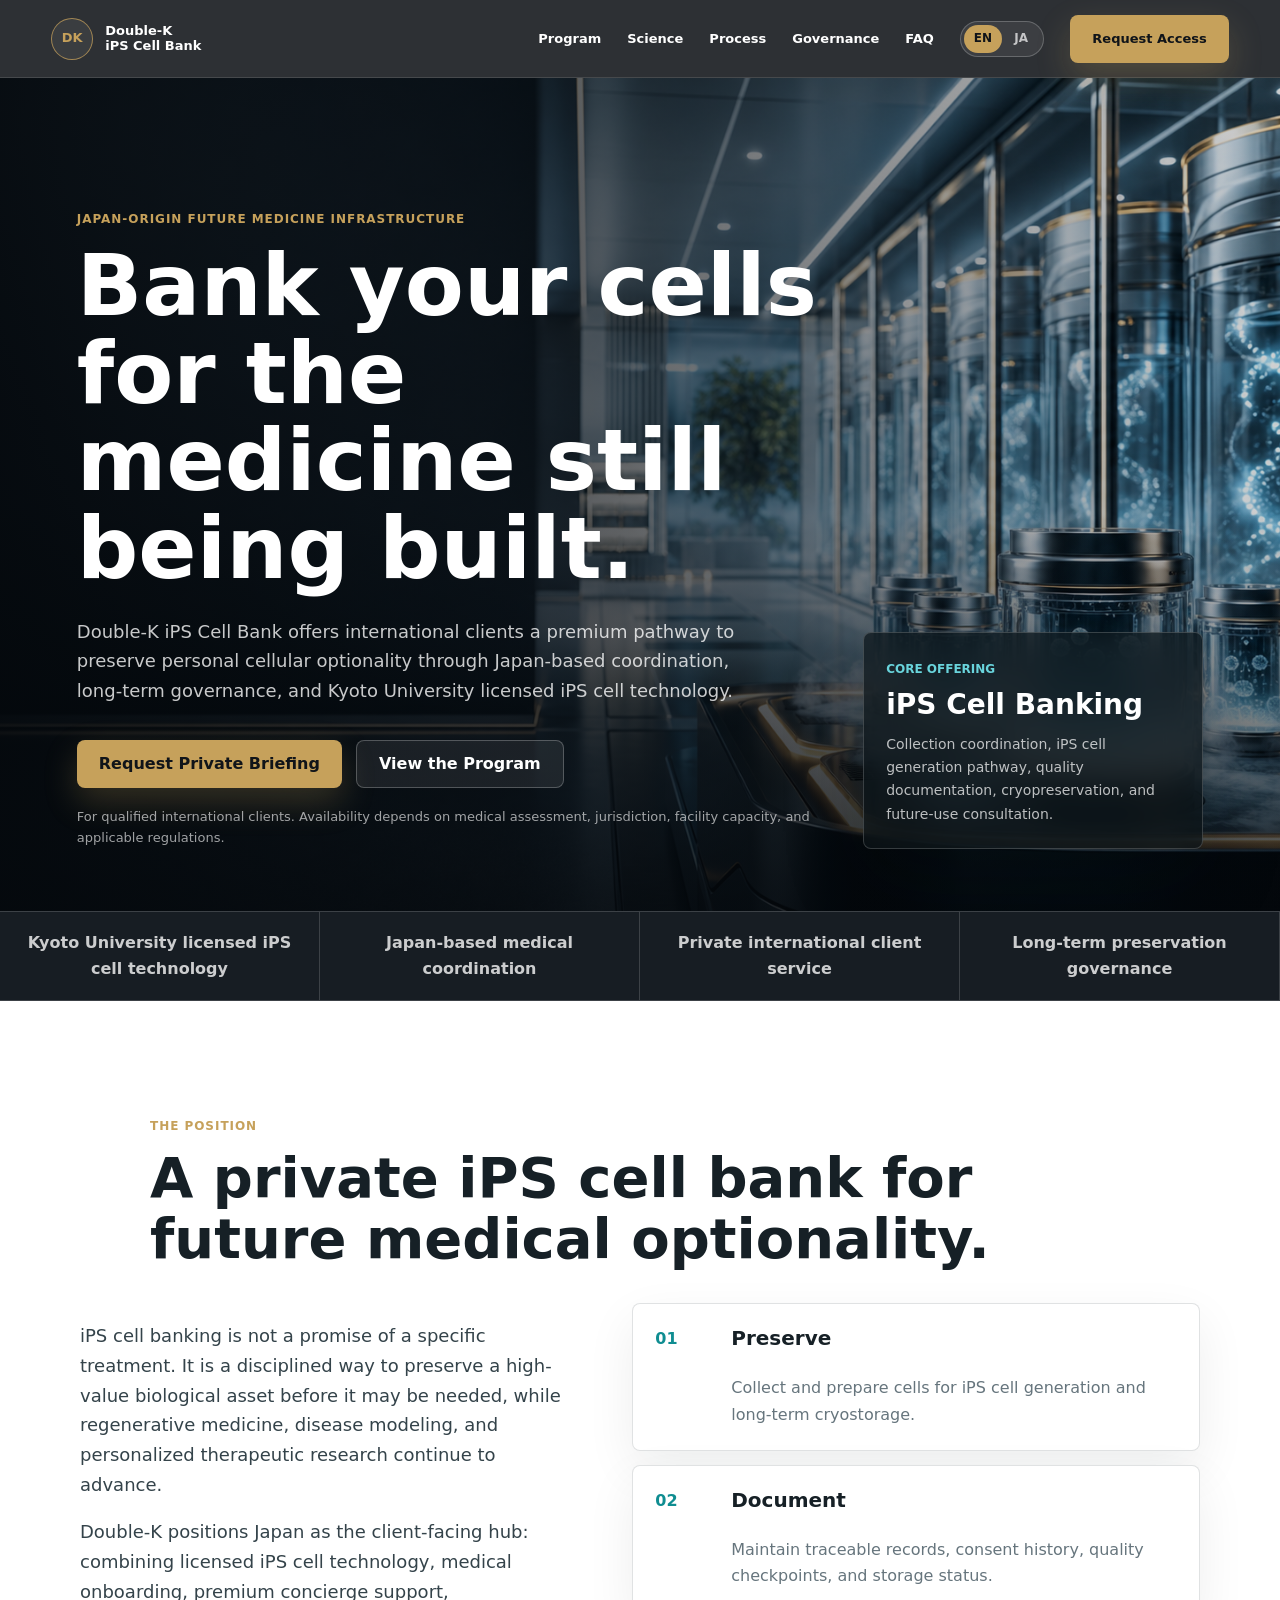
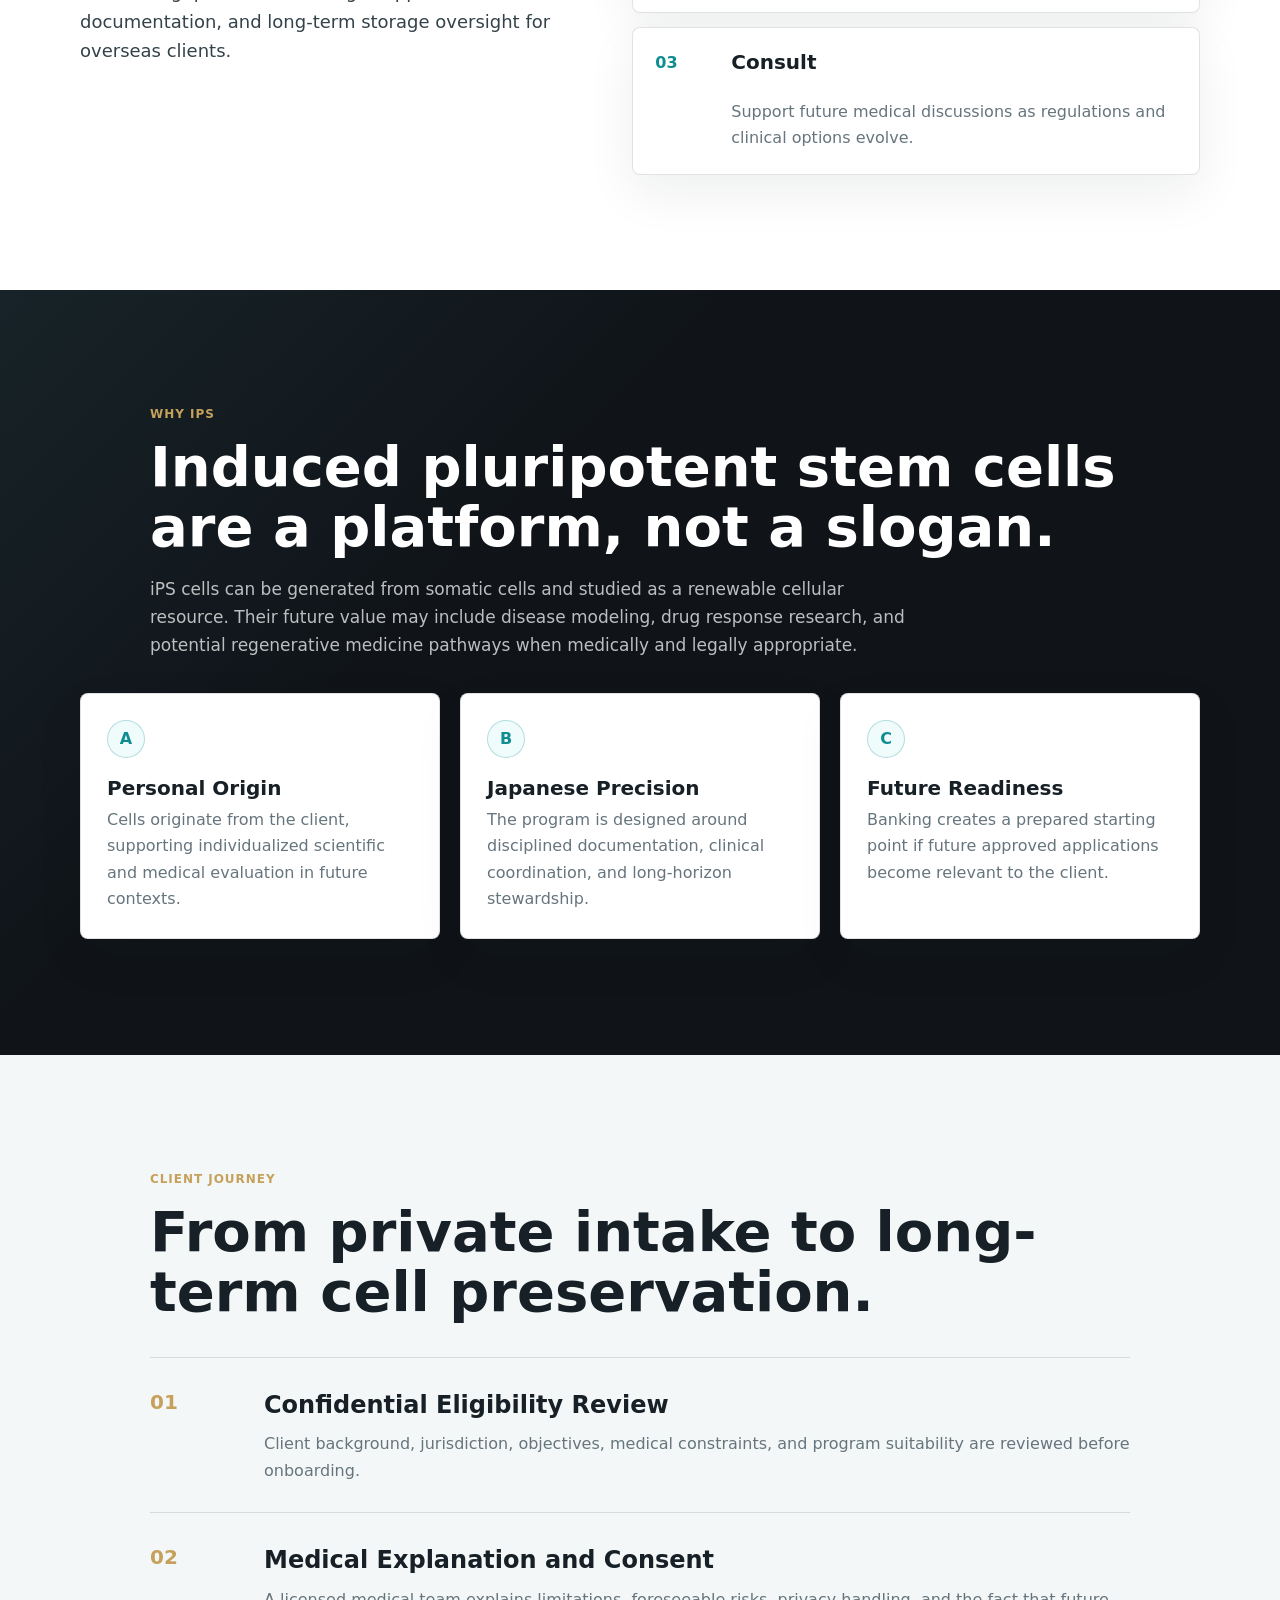
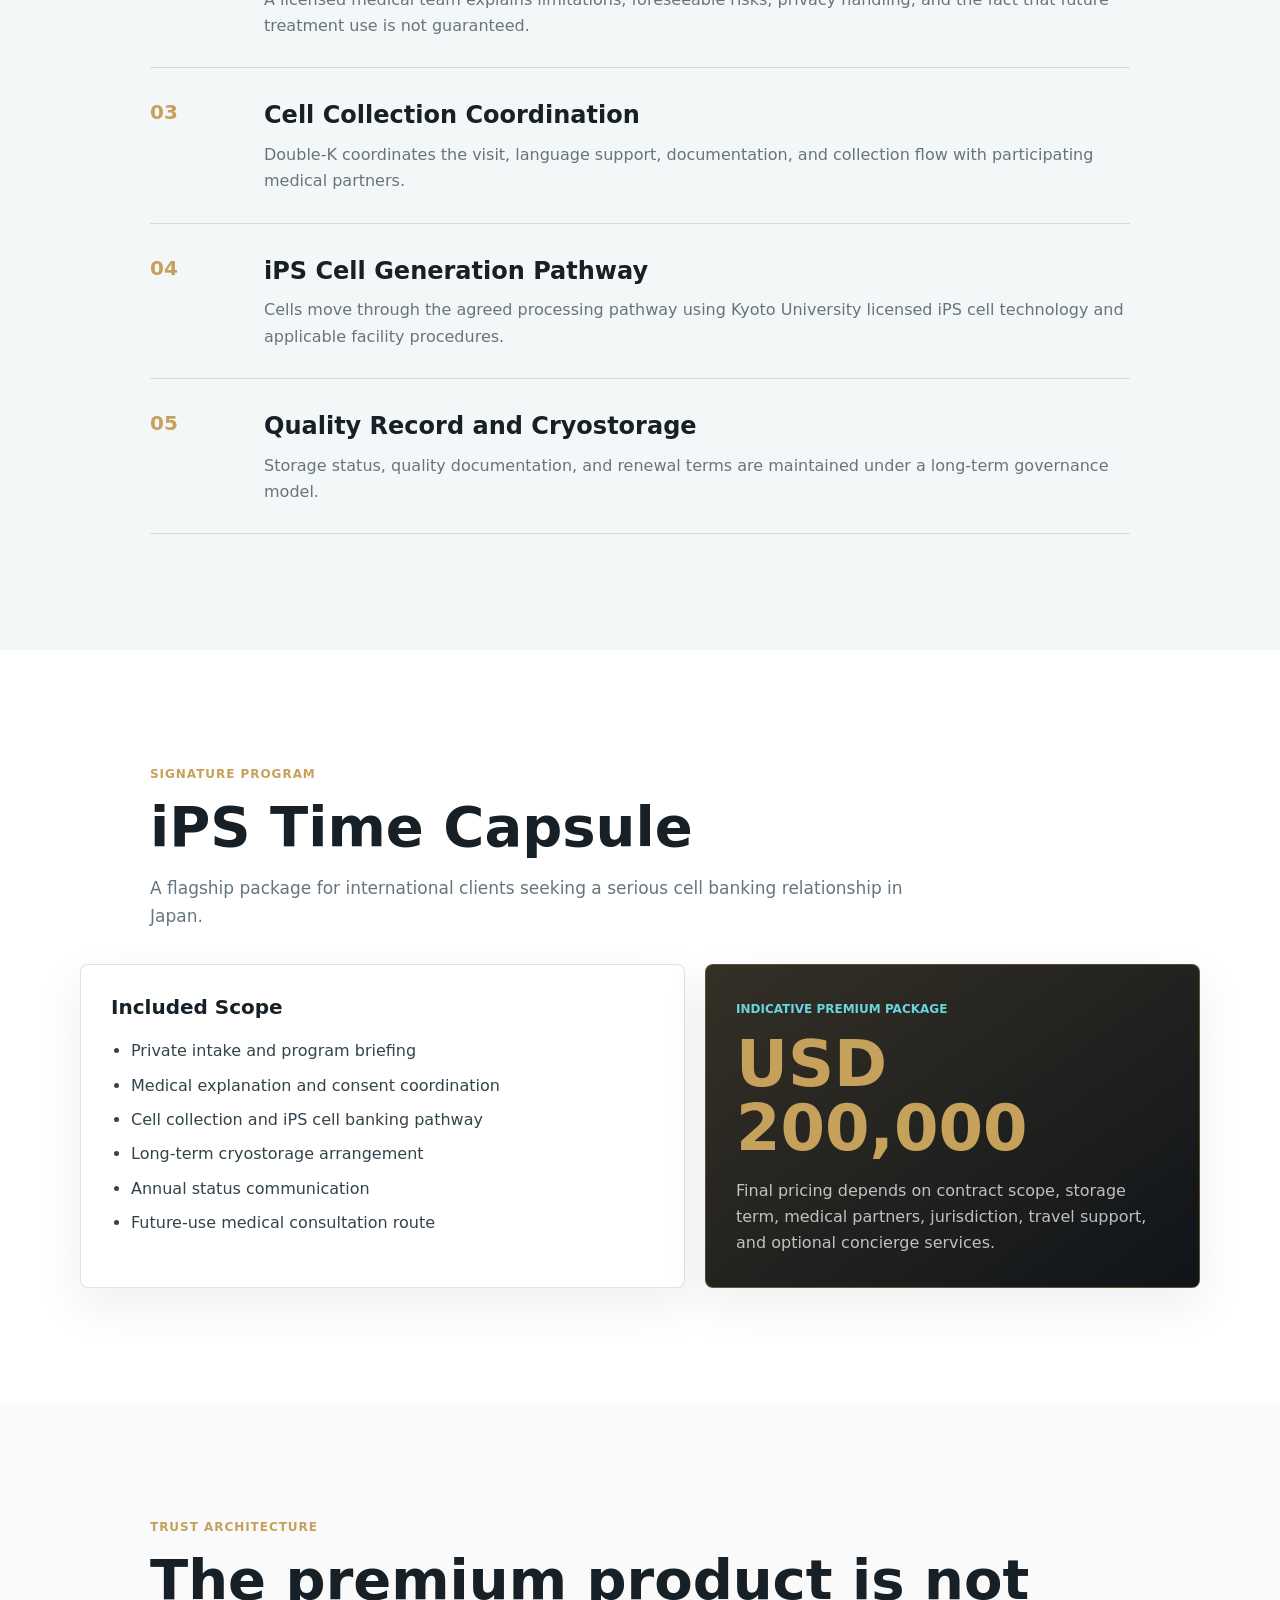
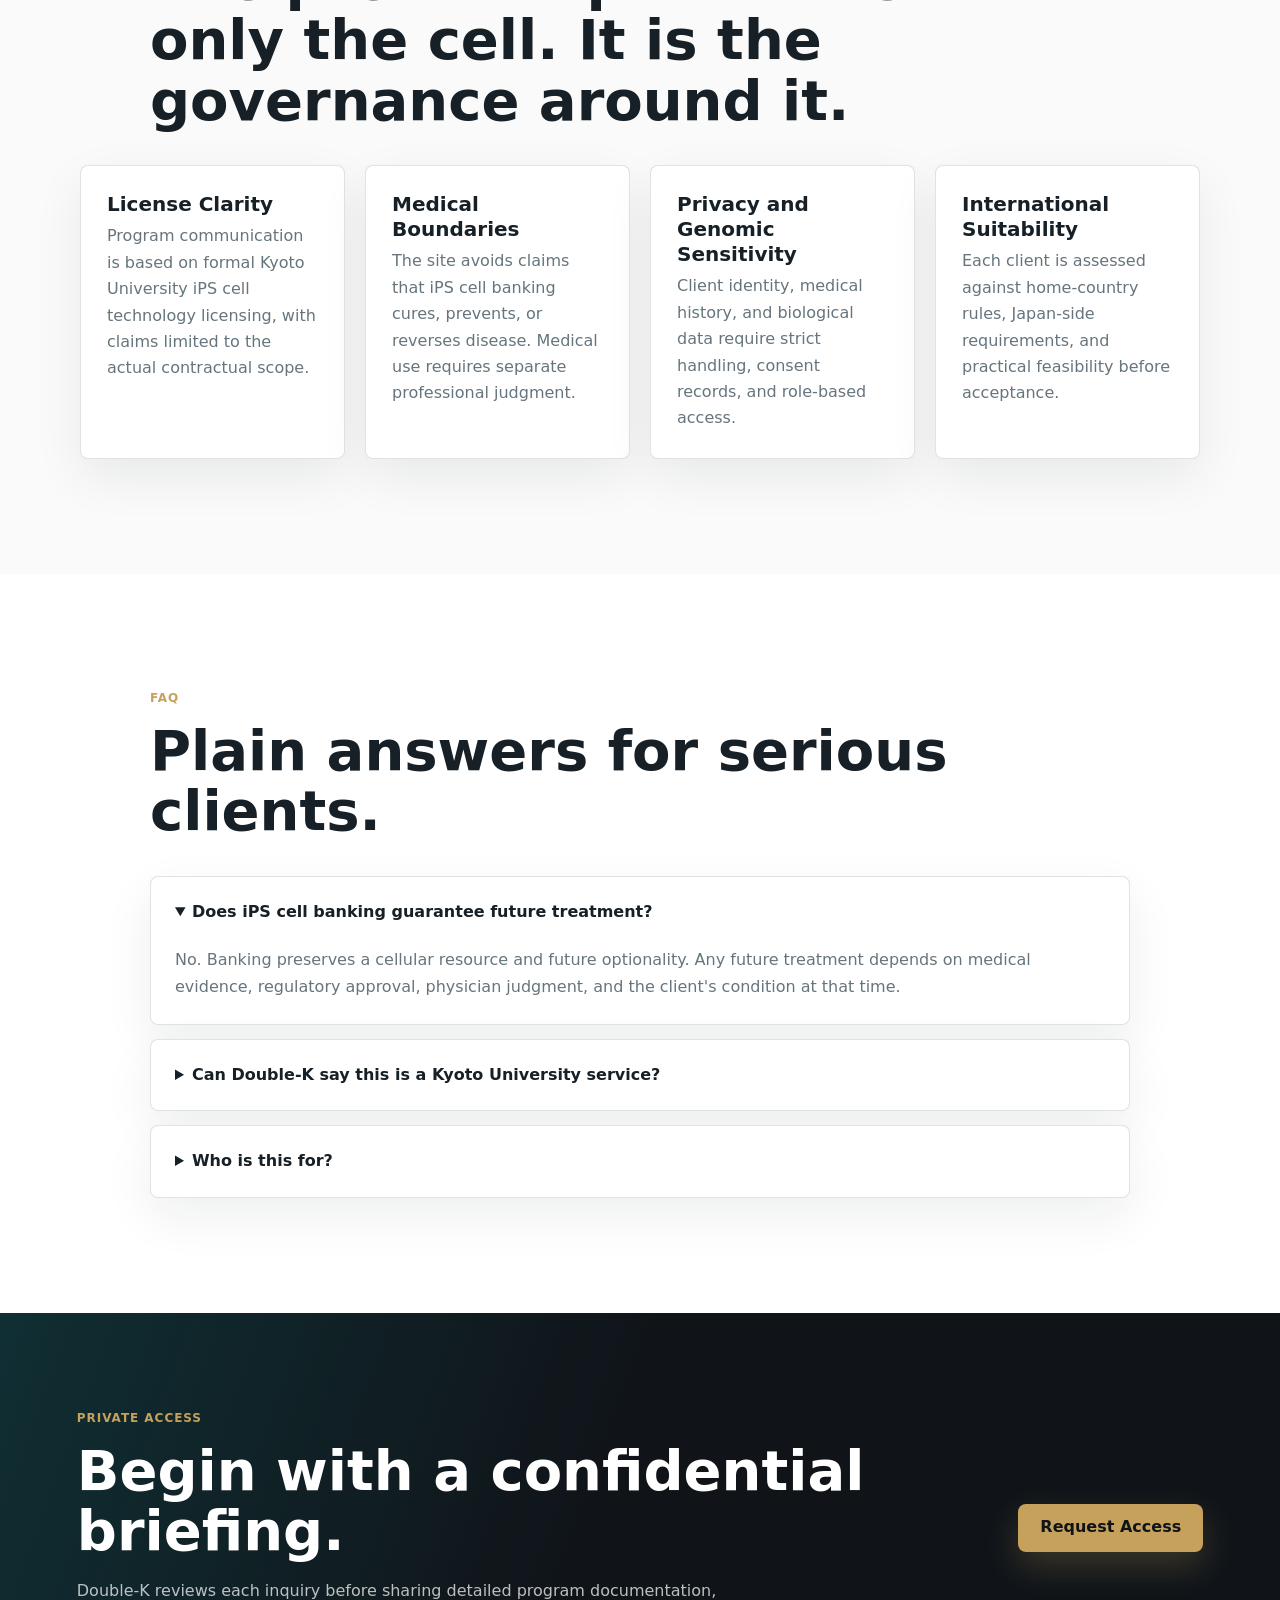
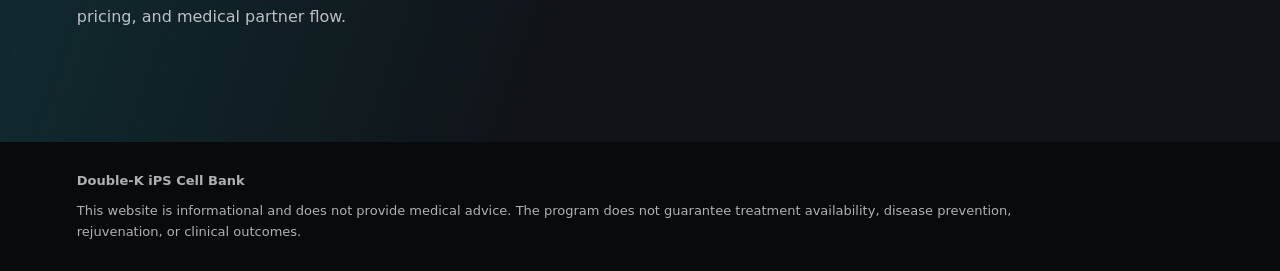
==== index.html @ 8fcce0d9 "Initial Double-K iPS Cell Bank site" ====
<!doctype html>
<html lang="en">
<head>
  <meta charset="utf-8">
  <meta name="viewport" content="width=device-width, initial-scale=1">
  <link rel="icon" type="image/svg+xml" href="assets/favicon.svg">
  <title>Double-K iPS Cell Bank | Private Cell Preservation in Japan</title>
  <meta name="description" content="Double-K iPS Cell Bank is a premium international cell banking program in Japan, built around Kyoto University licensed iPS cell technology, medical coordination, and long-term preservation governance.">
  <meta property="og:site_name" content="Double-K iPS Cell Bank">
  <meta property="og:title" content="Double-K iPS Cell Bank | Private Cell Preservation in Japan">
  <meta property="og:description" content="Preserve future medical optionality through a premium iPS cell banking program in Japan.">
  <meta property="og:type" content="website">
  <meta property="og:image" content="assets/ips-cell-bank-hero.png">
  <meta name="twitter:card" content="summary_large_image">
  <link rel="stylesheet" href="styles.css">
</head>
<body>
  <header class="site-header">
    <a class="brand" href="#top" aria-label="Double-K iPS Cell Bank home">
      <span class="brand-mark">DK</span>
      <span>Double-K<br>iPS Cell Bank</span>
    </a>
    <button class="menu-button" type="button" aria-expanded="false" aria-controls="site-nav" aria-label="Open navigation">
      <span></span><span></span><span></span>
    </button>
    <nav id="site-nav" class="site-nav">
      <a href="#program">Program</a>
      <a href="#science">Science</a>
      <a href="#process">Process</a>
      <a href="#governance">Governance</a>
      <a href="#faq">FAQ</a>
      <span class="lang-switch" aria-label="Language switcher">
        <a class="is-active" href="./" aria-current="page">EN</a>
        <a href="ja/">JA</a>
      </span>
      <a class="nav-cta" href="#contact">Request Access</a>
    </nav>
  </header>

  <main id="top">
    <section class="hero">
      <img class="hero-bg" src="assets/ips-cell-bank-hero.png" alt="Futuristic biomedical cryostorage environment">
      <div class="hero-shade"></div>
      <div class="hero-copy">
        <p class="eyebrow">Japan-Origin Future Medicine Infrastructure</p>
        <h1>Bank your cells for the medicine still being built.</h1>
        <p class="lead">Double-K iPS Cell Bank offers international clients a premium pathway to preserve personal cellular optionality through Japan-based coordination, long-term governance, and Kyoto University licensed iPS cell technology.</p>
        <div class="hero-actions">
          <a class="button primary" href="#contact">Request Private Briefing</a>
          <a class="button secondary" href="#process">View the Program</a>
        </div>
        <p class="hero-note">For qualified international clients. Availability depends on medical assessment, jurisdiction, facility capacity, and applicable regulations.</p>
      </div>
      <div class="hero-panel" aria-label="Program highlights">
        <span class="panel-kicker">Core Offering</span>
        <strong>iPS Cell Banking</strong>
        <p>Collection coordination, iPS cell generation pathway, quality documentation, cryopreservation, and future-use consultation.</p>
      </div>
    </section>

    <section class="proof-band">
      <p>Kyoto University licensed iPS cell technology</p>
      <p>Japan-based medical coordination</p>
      <p>Private international client service</p>
      <p>Long-term preservation governance</p>
    </section>

    <section id="program" class="section split-section">
      <div class="section-heading">
        <p class="eyebrow">The Position</p>
        <h2>A private iPS cell bank for future medical optionality.</h2>
      </div>
      <div class="split-grid">
        <div>
          <p>iPS cell banking is not a promise of a specific treatment. It is a disciplined way to preserve a high-value biological asset before it may be needed, while regenerative medicine, disease modeling, and personalized therapeutic research continue to advance.</p>
          <p>Double-K positions Japan as the client-facing hub: combining licensed iPS cell technology, medical onboarding, premium concierge support, documentation, and long-term storage oversight for overseas clients.</p>
        </div>
        <div class="signal-list">
          <article><span>01</span><h3>Preserve</h3><p>Collect and prepare cells for iPS cell generation and long-term cryostorage.</p></article>
          <article><span>02</span><h3>Document</h3><p>Maintain traceable records, consent history, quality checkpoints, and storage status.</p></article>
          <article><span>03</span><h3>Consult</h3><p>Support future medical discussions as regulations and clinical options evolve.</p></article>
        </div>
      </div>
    </section>

    <section id="science" class="section dark-section">
      <div class="section-heading">
        <p class="eyebrow">Why iPS</p>
        <h2>Induced pluripotent stem cells are a platform, not a slogan.</h2>
        <p>iPS cells can be generated from somatic cells and studied as a renewable cellular resource. Their future value may include disease modeling, drug response research, and potential regenerative medicine pathways when medically and legally appropriate.</p>
      </div>
      <div class="feature-grid">
        <article><span class="icon">A</span><h3>Personal Origin</h3><p>Cells originate from the client, supporting individualized scientific and medical evaluation in future contexts.</p></article>
        <article><span class="icon">B</span><h3>Japanese Precision</h3><p>The program is designed around disciplined documentation, clinical coordination, and long-horizon stewardship.</p></article>
        <article><span class="icon">C</span><h3>Future Readiness</h3><p>Banking creates a prepared starting point if future approved applications become relevant to the client.</p></article>
      </div>
    </section>

    <section id="process" class="section process-section">
      <div class="section-heading">
        <p class="eyebrow">Client Journey</p>
        <h2>From private intake to long-term cell preservation.</h2>
      </div>
      <ol class="process-list">
        <li><span>01</span><div><h3>Confidential Eligibility Review</h3><p>Client background, jurisdiction, objectives, medical constraints, and program suitability are reviewed before onboarding.</p></div></li>
        <li><span>02</span><div><h3>Medical Explanation and Consent</h3><p>A licensed medical team explains limitations, foreseeable risks, privacy handling, and the fact that future treatment use is not guaranteed.</p></div></li>
        <li><span>03</span><div><h3>Cell Collection Coordination</h3><p>Double-K coordinates the visit, language support, documentation, and collection flow with participating medical partners.</p></div></li>
        <li><span>04</span><div><h3>iPS Cell Generation Pathway</h3><p>Cells move through the agreed processing pathway using Kyoto University licensed iPS cell technology and applicable facility procedures.</p></div></li>
        <li><span>05</span><div><h3>Quality Record and Cryostorage</h3><p>Storage status, quality documentation, and renewal terms are maintained under a long-term governance model.</p></div></li>
      </ol>
    </section>

    <section class="section package-section">
      <div class="section-heading">
        <p class="eyebrow">Signature Program</p>
        <h2>iPS Time Capsule</h2>
        <p>A flagship package for international clients seeking a serious cell banking relationship in Japan.</p>
      </div>
      <div class="package-grid">
        <article>
          <h3>Included Scope</h3>
          <ul>
            <li>Private intake and program briefing</li>
            <li>Medical explanation and consent coordination</li>
            <li>Cell collection and iPS cell banking pathway</li>
            <li>Long-term cryostorage arrangement</li>
            <li>Annual status communication</li>
            <li>Future-use medical consultation route</li>
          </ul>
        </article>
        <article class="price-card">
          <span>Indicative Premium Package</span>
          <strong>USD 200,000</strong>
          <p>Final pricing depends on contract scope, storage term, medical partners, jurisdiction, travel support, and optional concierge services.</p>
        </article>
      </div>
    </section>

    <section id="governance" class="section governance-section">
      <div class="section-heading">
        <p class="eyebrow">Trust Architecture</p>
        <h2>The premium product is not only the cell. It is the governance around it.</h2>
      </div>
      <div class="governance-grid">
        <article><h3>License Clarity</h3><p>Program communication is based on formal Kyoto University iPS cell technology licensing, with claims limited to the actual contractual scope.</p></article>
        <article><h3>Medical Boundaries</h3><p>The site avoids claims that iPS cell banking cures, prevents, or reverses disease. Medical use requires separate professional judgment.</p></article>
        <article><h3>Privacy and Genomic Sensitivity</h3><p>Client identity, medical history, and biological data require strict handling, consent records, and role-based access.</p></article>
        <article><h3>International Suitability</h3><p>Each client is assessed against home-country rules, Japan-side requirements, and practical feasibility before acceptance.</p></article>
      </div>
    </section>

    <section id="faq" class="section faq-section">
      <div class="section-heading">
        <p class="eyebrow">FAQ</p>
        <h2>Plain answers for serious clients.</h2>
      </div>
      <div class="faq-list">
        <details open><summary>Does iPS cell banking guarantee future treatment?</summary><p>No. Banking preserves a cellular resource and future optionality. Any future treatment depends on medical evidence, regulatory approval, physician judgment, and the client's condition at that time.</p></details>
        <details><summary>Can Double-K say this is a Kyoto University service?</summary><p>No. The proper expression is that the program uses Kyoto University licensed iPS cell technology, within the scope of the license agreement. It should not imply endorsement unless separately authorized.</p></details>
        <details><summary>Who is this for?</summary><p>International clients who want a long-term, professionally governed cell banking relationship in Japan and who understand that the service is about preparedness, not guaranteed intervention.</p></details>
      </div>
    </section>

    <section id="contact" class="cta-section">
      <div>
        <p class="eyebrow">Private Access</p>
        <h2>Begin with a confidential briefing.</h2>
        <p>Double-K reviews each inquiry before sharing detailed program documentation, pricing, and medical partner flow.</p>
      </div>
      <a class="button primary" href="mailto:info@example.com?subject=Double-K%20iPS%20Cell%20Bank%20Private%20Briefing">Request Access</a>
    </section>
  </main>

  <footer class="site-footer">
    <p><strong>Double-K iPS Cell Bank</strong></p>
    <p>This website is informational and does not provide medical advice. The program does not guarantee treatment availability, disease prevention, rejuvenation, or clinical outcomes.</p>
  </footer>

  <script src="script.js"></script>
</body>
</html>
---- styles.css ----
:root {
  --graphite: #101419;
  --graphite-2: #171d23;
  --ink: #162026;
  --muted: #66757d;
  --mist: #f4f7f7;
  --white: #ffffff;
  --cyan: #69d4dc;
  --teal: #0f8d91;
  --gold: #c6a15b;
  --line: rgba(20, 32, 38, .13);
  --dark-line: rgba(255, 255, 255, .16);
  --shadow: 0 28px 80px rgba(3, 12, 18, .22);
}

* { box-sizing: border-box; }

html {
  scroll-behavior: smooth;
  scroll-padding-top: 88px;
}

body {
  margin: 0;
  color: var(--ink);
  background: var(--white);
  font-family: Inter, ui-sans-serif, system-ui, -apple-system, BlinkMacSystemFont, "Segoe UI", sans-serif;
  line-height: 1.65;
}

a {
  color: inherit;
  text-decoration: none;
}

img {
  display: block;
  max-width: 100%;
}

.site-header {
  position: sticky;
  top: 0;
  z-index: 20;
  display: flex;
  align-items: center;
  justify-content: space-between;
  min-height: 78px;
  padding: 14px clamp(18px, 4vw, 58px);
  color: var(--white);
  background: rgba(16, 20, 25, .88);
  border-bottom: 1px solid rgba(255, 255, 255, .12);
  backdrop-filter: blur(18px);
}

.brand {
  display: inline-flex;
  align-items: center;
  gap: 12px;
  font-size: 13px;
  font-weight: 800;
  line-height: 1.1;
}

.brand-mark {
  display: grid;
  place-items: center;
  width: 42px;
  height: 42px;
  border: 1px solid rgba(198, 161, 91, .75);
  border-radius: 50%;
  color: var(--gold);
  background: rgba(255, 255, 255, .06);
  font-size: 13px;
}

.site-nav {
  display: flex;
  align-items: center;
  gap: 26px;
  font-size: 13px;
  font-weight: 700;
}

.lang-switch {
  display: inline-grid;
  grid-template-columns: repeat(2, 1fr);
  min-width: 78px;
  padding: 3px;
  border: 1px solid rgba(255, 255, 255, .22);
  border-radius: 999px;
  background: rgba(255, 255, 255, .07);
}

.lang-switch a {
  display: grid;
  place-items: center;
  min-height: 28px;
  padding: 0 10px;
  border-radius: 999px;
  color: rgba(255, 255, 255, .7);
  font-size: 12px;
  font-weight: 900;
}

.lang-switch a.is-active {
  color: var(--graphite);
  background: var(--gold);
}

.nav-cta,
.button {
  display: inline-flex;
  align-items: center;
  justify-content: center;
  min-height: 48px;
  padding: 0 22px;
  border-radius: 8px;
  font-weight: 800;
  white-space: nowrap;
}

.nav-cta,
.button.primary {
  color: var(--graphite);
  background: var(--gold);
  box-shadow: 0 14px 34px rgba(198, 161, 91, .24);
}

.button.secondary {
  color: var(--white);
  background: rgba(255, 255, 255, .08);
  border: 1px solid rgba(255, 255, 255, .24);
}

.menu-button {
  display: none;
  width: 44px;
  height: 44px;
  padding: 10px;
  border: 0;
  background: transparent;
}

.menu-button span {
  display: block;
  height: 2px;
  margin: 6px 0;
  background: var(--white);
}

.hero {
  position: relative;
  min-height: calc(100vh - 78px);
  overflow: hidden;
  display: grid;
  align-items: end;
  padding: clamp(80px, 11vw, 132px) clamp(20px, 6vw, 88px) clamp(32px, 5vw, 62px);
  color: var(--white);
  background: var(--graphite);
}

.hero-bg,
.hero-shade {
  position: absolute;
  inset: 0;
}

.hero-bg {
  width: 100%;
  height: 100%;
  object-fit: cover;
}

.hero-shade {
  background:
    linear-gradient(90deg, rgba(4, 8, 12, .92) 0%, rgba(4, 8, 12, .68) 42%, rgba(4, 8, 12, .18) 100%),
    linear-gradient(0deg, rgba(4, 8, 12, .74), transparent 48%);
}

.hero-copy {
  position: relative;
  z-index: 1;
  max-width: 780px;
}

.eyebrow {
  margin: 0 0 12px;
  color: var(--gold);
  font-size: 12px;
  font-weight: 900;
  letter-spacing: .08em;
  text-transform: uppercase;
}

.hero h1 {
  margin: 0;
  max-width: 820px;
  font-size: clamp(44px, 7vw, 86px);
  line-height: 1.02;
}

.lead {
  max-width: 660px;
  margin: 24px 0 0;
  color: rgba(255, 255, 255, .78);
  font-size: 18px;
}

.hero-actions {
  display: flex;
  flex-wrap: wrap;
  gap: 14px;
  margin-top: 34px;
}

.hero-note {
  max-width: 760px;
  margin: 18px 0 0;
  color: rgba(255, 255, 255, .62);
  font-size: 13px;
}

.hero-panel {
  position: absolute;
  right: clamp(20px, 6vw, 88px);
  bottom: clamp(28px, 5vw, 62px);
  z-index: 2;
  width: min(340px, calc(100vw - 40px));
  padding: 22px;
  border: 1px solid rgba(255, 255, 255, .18);
  border-radius: 8px;
  background: rgba(10, 18, 23, .68);
  box-shadow: var(--shadow);
  backdrop-filter: blur(18px);
}

.panel-kicker {
  color: var(--cyan);
  font-size: 12px;
  font-weight: 900;
  text-transform: uppercase;
}

.hero-panel strong {
  display: block;
  margin-top: 8px;
  font-size: 28px;
  line-height: 1.15;
}

.hero-panel p {
  margin: 12px 0 0;
  color: rgba(255, 255, 255, .72);
  font-size: 14px;
}

.proof-band {
  display: grid;
  grid-template-columns: repeat(4, 1fr);
  color: var(--white);
  background: var(--graphite-2);
  border-top: 1px solid var(--dark-line);
  border-bottom: 1px solid var(--dark-line);
}

.proof-band p {
  margin: 0;
  min-height: 86px;
  display: grid;
  place-items: center;
  padding: 18px;
  border-right: 1px solid var(--dark-line);
  color: rgba(255, 255, 255, .78);
  text-align: center;
  font-weight: 800;
}

.section {
  padding: clamp(70px, 9vw, 120px) clamp(20px, 6vw, 88px);
}

.section-heading {
  max-width: 980px;
  margin: 0 auto 34px;
}

.section-heading h2,
.cta-section h2 {
  margin: 0;
  font-size: clamp(30px, 4.6vw, 56px);
  line-height: 1.08;
}

.section-heading p:not(.eyebrow) {
  max-width: 760px;
  color: var(--muted);
  font-size: 17px;
}

.split-grid {
  display: grid;
  grid-template-columns: minmax(0, .86fr) minmax(360px, 1fr);
  gap: clamp(28px, 5vw, 72px);
  max-width: 1120px;
  margin: 0 auto;
  align-items: start;
}

.split-grid > div:first-child {
  color: #34434a;
  font-size: 18px;
}

.signal-list {
  display: grid;
  gap: 14px;
}

.signal-list article,
.feature-grid article,
.package-grid article,
.governance-grid article,
.faq-list details {
  border: 1px solid var(--line);
  border-radius: 8px;
  background: var(--white);
  box-shadow: 0 18px 50px rgba(8, 24, 32, .07);
}

.signal-list article {
  display: grid;
  grid-template-columns: 58px 1fr;
  gap: 18px;
  padding: 22px;
}

.signal-list span,
.feature-grid .icon {
  color: var(--teal);
  font-weight: 900;
}

.signal-list h3,
.feature-grid h3,
.package-grid h3,
.governance-grid h3 {
  margin: 0 0 6px;
  font-size: 20px;
  line-height: 1.25;
}

.signal-list p,
.feature-grid p,
.package-grid p,
.governance-grid p,
.faq-list p {
  margin: 0;
  color: var(--muted);
}

.signal-list p { grid-column: 2; }

.dark-section {
  color: var(--white);
  background:
    linear-gradient(135deg, rgba(105, 212, 220, .08), transparent 36%),
    var(--graphite);
}

.dark-section .section-heading p:not(.eyebrow) {
  color: rgba(255, 255, 255, .72);
}

.feature-grid,
.governance-grid {
  display: grid;
  grid-template-columns: repeat(3, 1fr);
  gap: 20px;
  max-width: 1120px;
  margin: 0 auto;
}

.feature-grid article {
  padding: 26px;
  color: var(--ink);
}

.feature-grid .icon {
  display: inline-grid;
  place-items: center;
  width: 38px;
  height: 38px;
  margin-bottom: 18px;
  border: 1px solid rgba(15, 141, 145, .28);
  border-radius: 50%;
  background: rgba(105, 212, 220, .1);
}

.process-section { background: var(--mist); }

.process-list {
  max-width: 980px;
  margin: 0 auto;
  padding: 0;
  list-style: none;
  border-top: 1px solid var(--line);
}

.process-list li {
  display: grid;
  grid-template-columns: 90px 1fr;
  gap: 24px;
  padding: 28px 0;
  border-bottom: 1px solid var(--line);
}

.process-list span {
  color: var(--gold);
  font-weight: 900;
  font-size: 20px;
}

.process-list h3 {
  margin: 0 0 6px;
  font-size: 24px;
}

.process-list p {
  margin: 0;
  color: var(--muted);
}

.package-grid {
  display: grid;
  grid-template-columns: 1.1fr .9fr;
  gap: 20px;
  max-width: 1120px;
  margin: 0 auto;
}

.package-grid article { padding: 30px; }

.package-grid ul {
  margin: 18px 0 0;
  padding-left: 20px;
  color: #33434a;
}

.package-grid li + li { margin-top: 8px; }

.price-card {
  color: var(--white);
  background:
    linear-gradient(145deg, rgba(198, 161, 91, .2), transparent),
    var(--graphite) !important;
  border-color: rgba(198, 161, 91, .36) !important;
}

.price-card span {
  color: var(--cyan);
  font-size: 12px;
  font-weight: 900;
  text-transform: uppercase;
}

.price-card strong {
  display: block;
  margin: 10px 0 18px;
  color: var(--gold);
  font-size: clamp(42px, 5vw, 64px);
  line-height: 1;
}

.price-card p { color: rgba(255, 255, 255, .72); }

.governance-section { background: #f9faf9; }

.governance-grid {
  grid-template-columns: repeat(4, 1fr);
}

.governance-grid article { padding: 26px; }

.faq-list {
  max-width: 980px;
  margin: 0 auto;
  display: grid;
  gap: 14px;
}

.faq-list details { padding: 0; }

.faq-list summary {
  cursor: pointer;
  padding: 22px 24px;
  font-weight: 900;
}

.faq-list p { padding: 0 24px 24px; }

.cta-section {
  display: flex;
  align-items: center;
  justify-content: space-between;
  gap: 28px;
  padding: clamp(64px, 8vw, 96px) clamp(20px, 6vw, 88px);
  color: var(--white);
  background:
    linear-gradient(110deg, rgba(15, 141, 145, .22), transparent 46%),
    var(--graphite);
}

.cta-section p:not(.eyebrow) {
  max-width: 680px;
  color: rgba(255, 255, 255, .72);
}

.site-footer {
  padding: 28px clamp(20px, 6vw, 88px);
  color: rgba(255, 255, 255, .68);
  background: #080b0e;
  font-size: 13px;
}

.site-footer p {
  max-width: 980px;
  margin: 0;
}

.site-footer p + p { margin-top: 8px; }

@media (max-width: 980px) {
  .site-nav {
    position: fixed;
    inset: 78px 0 auto 0;
    display: none;
    flex-direction: column;
    align-items: stretch;
    gap: 0;
    padding: 14px 20px 24px;
    background: rgba(16, 20, 25, .98);
  }

  .site-nav.is-open { display: flex; }

  .site-nav a {
    padding: 14px 0;
    border-bottom: 1px solid rgba(255, 255, 255, .1);
  }

  .site-nav .lang-switch {
    width: 112px;
    margin: 14px 0;
  }

  .site-nav .lang-switch a {
    padding: 0 12px;
    border-bottom: 0;
  }

  .menu-button { display: block; }

  .hero {
    min-height: 840px;
    align-items: start;
  }

  .hero-panel {
    left: 20px;
    right: 20px;
    bottom: 28px;
  }

  .proof-band,
  .feature-grid,
  .governance-grid,
  .package-grid,
  .split-grid {
    grid-template-columns: 1fr;
  }

  .proof-band p {
    min-height: 64px;
    border-right: 0;
    border-bottom: 1px solid var(--dark-line);
  }

  .cta-section {
    align-items: flex-start;
    flex-direction: column;
  }
}

@media (max-width: 640px) {
  .brand { font-size: 12px; }

  .hero {
    min-height: 780px;
    padding-top: 66px;
  }

  .hero h1 { font-size: 42px; }

  .lead { font-size: 16px; }

  .hero-actions,
  .button {
    width: 100%;
  }

  .process-list li,
  .signal-list article {
    grid-template-columns: 1fr;
    gap: 8px;
  }

  .signal-list p { grid-column: auto; }

  .section {
    padding-left: 18px;
    padding-right: 18px;
  }
}
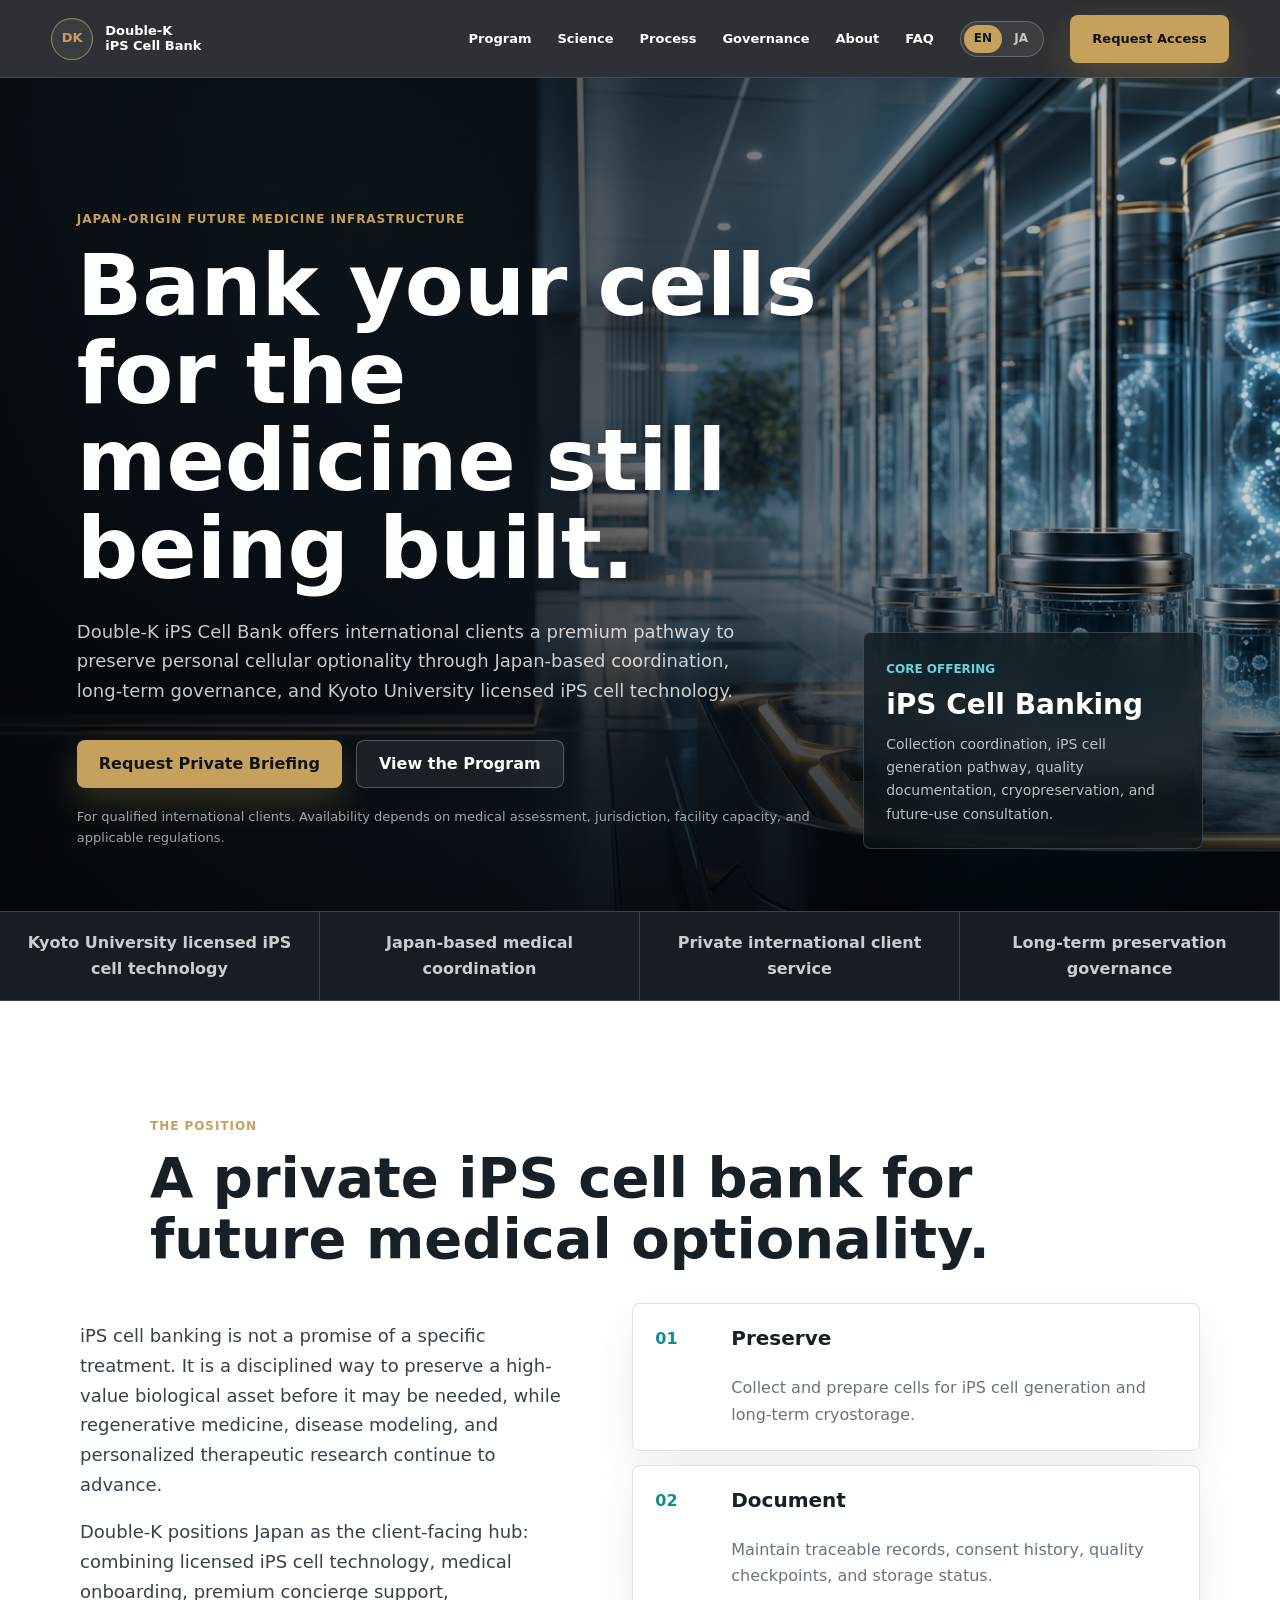
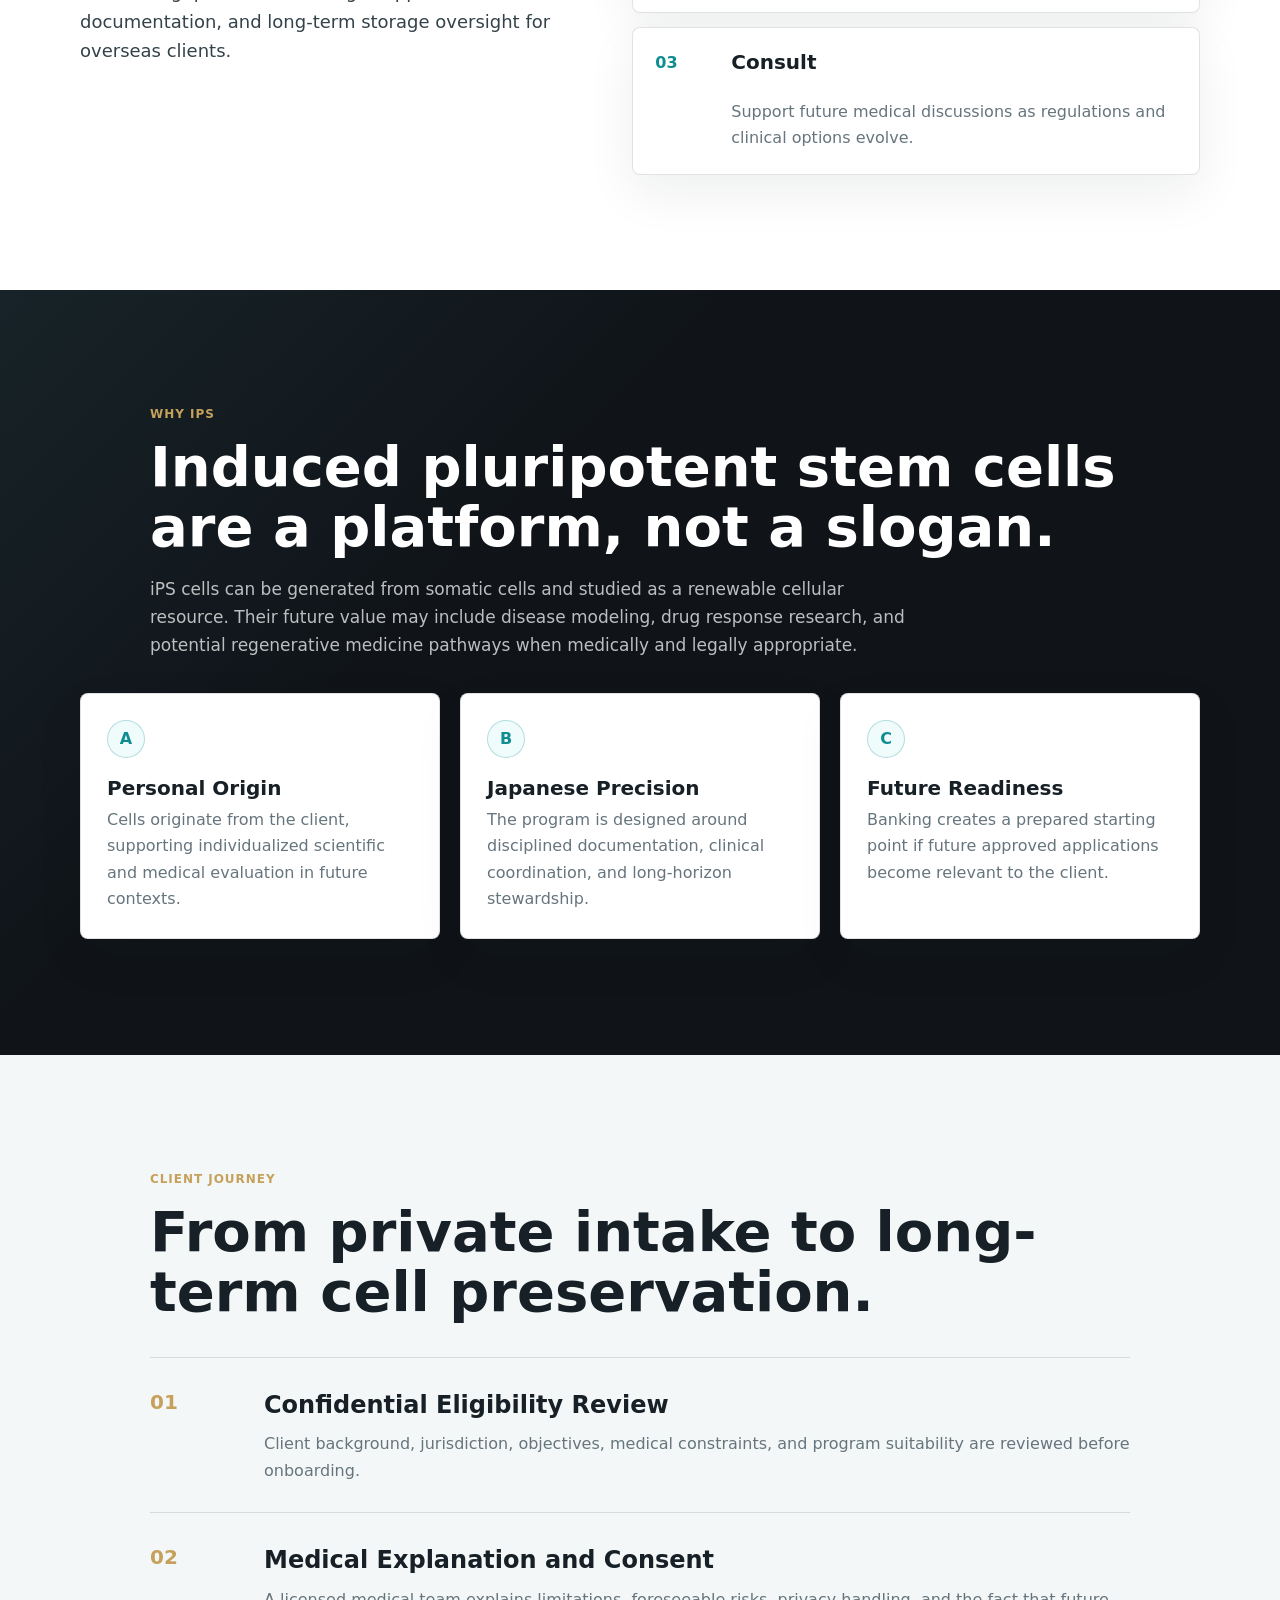
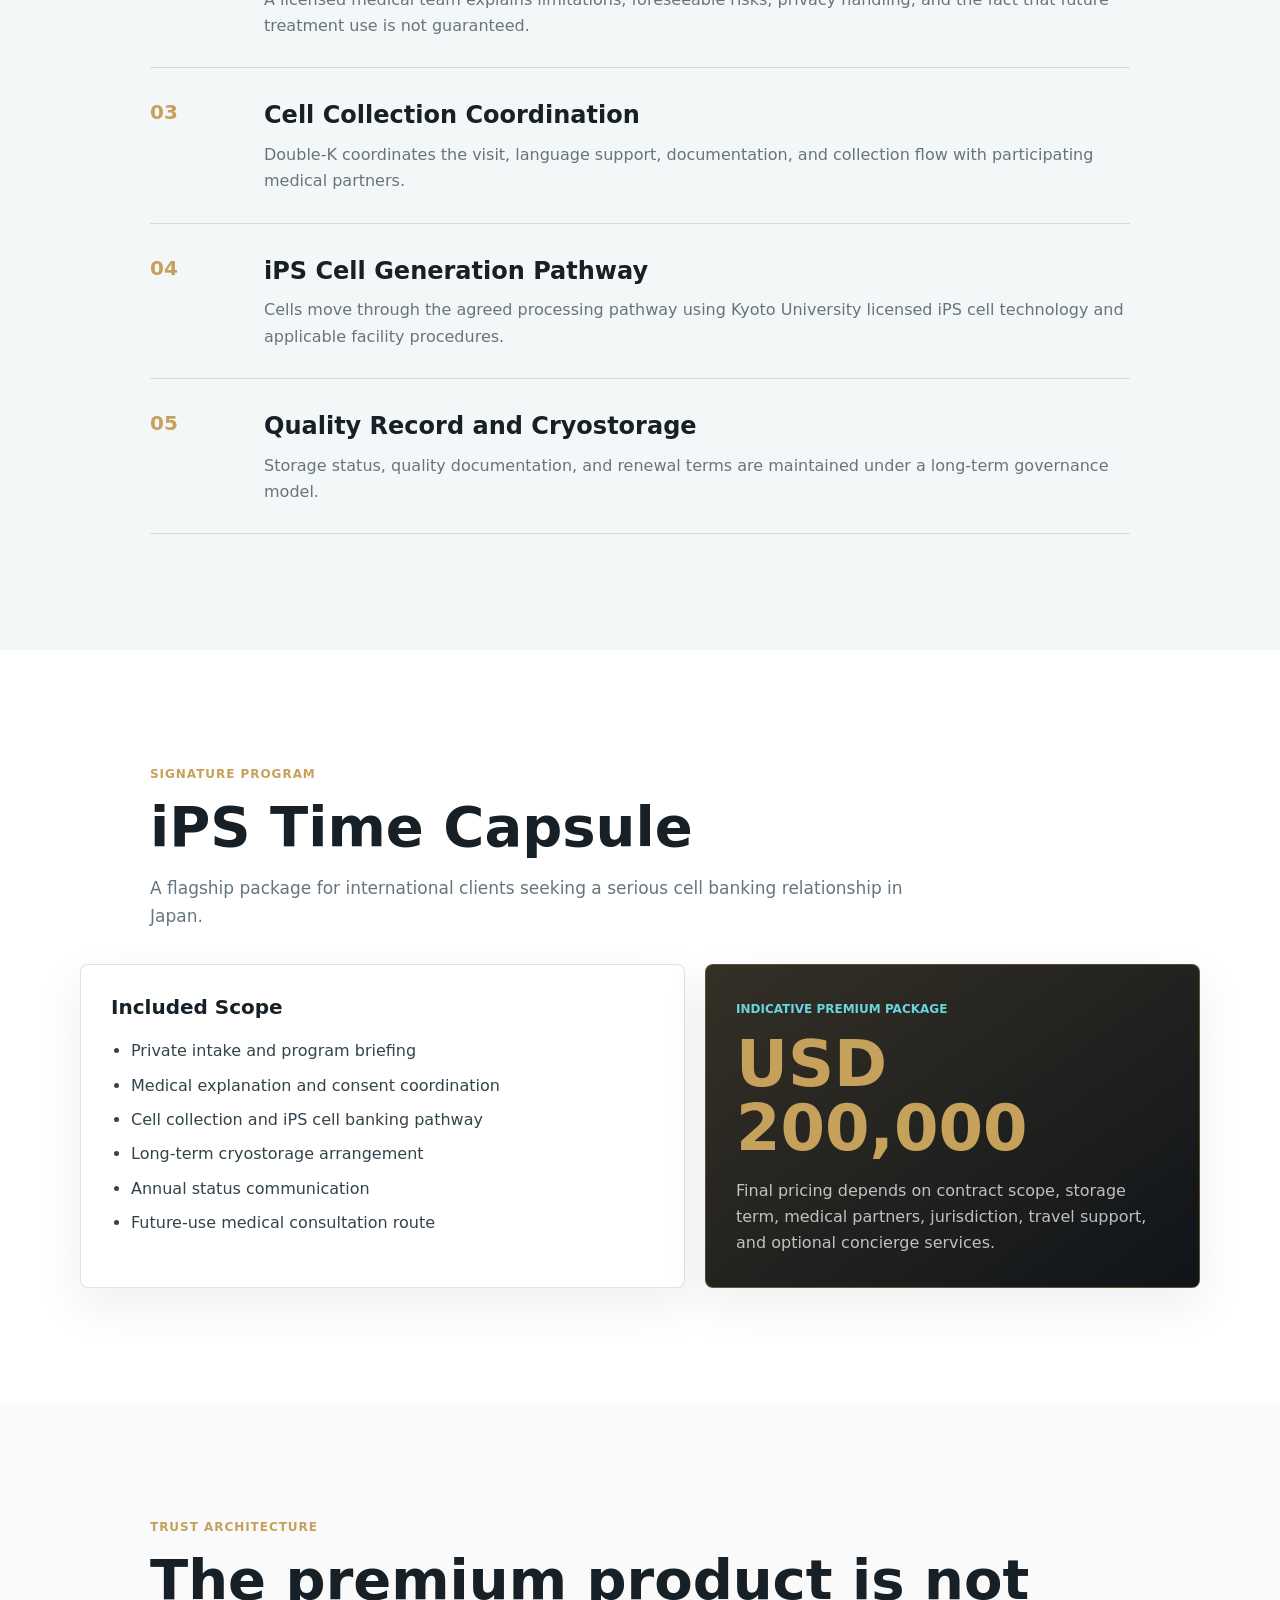
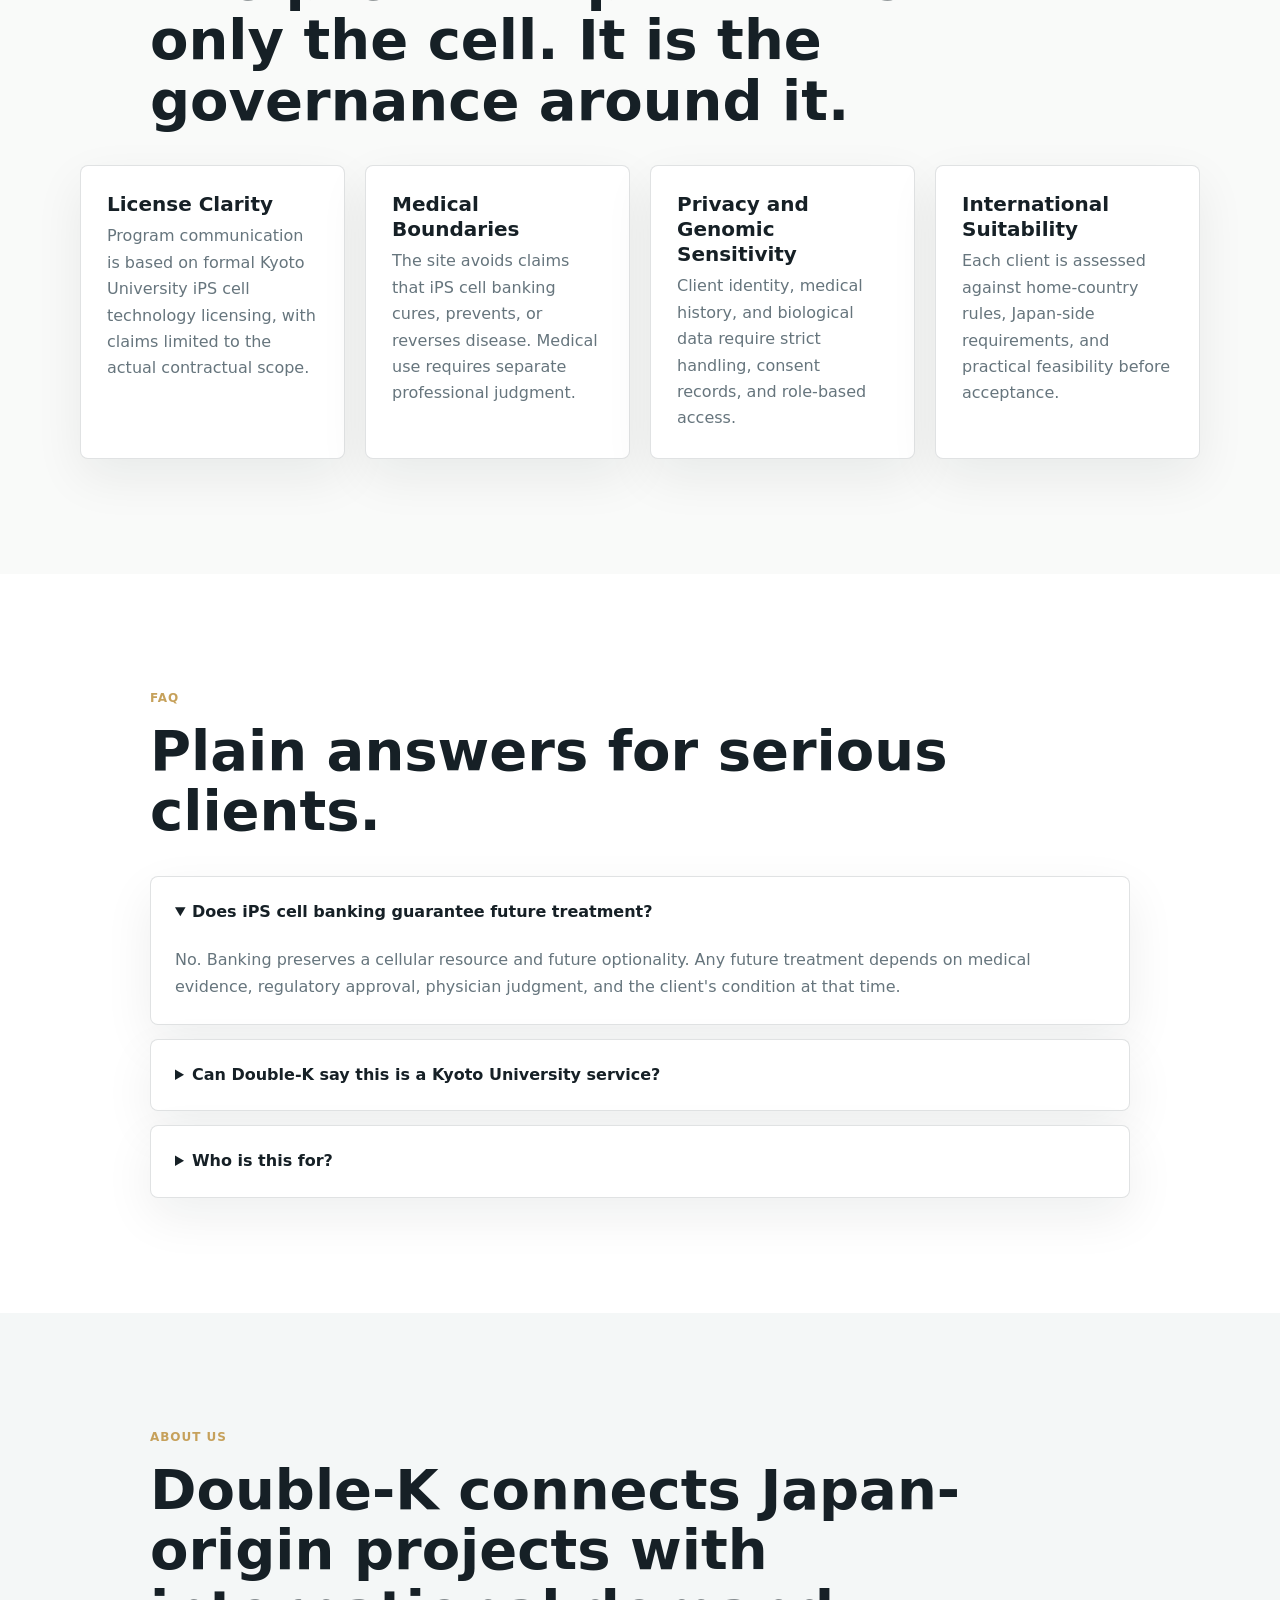
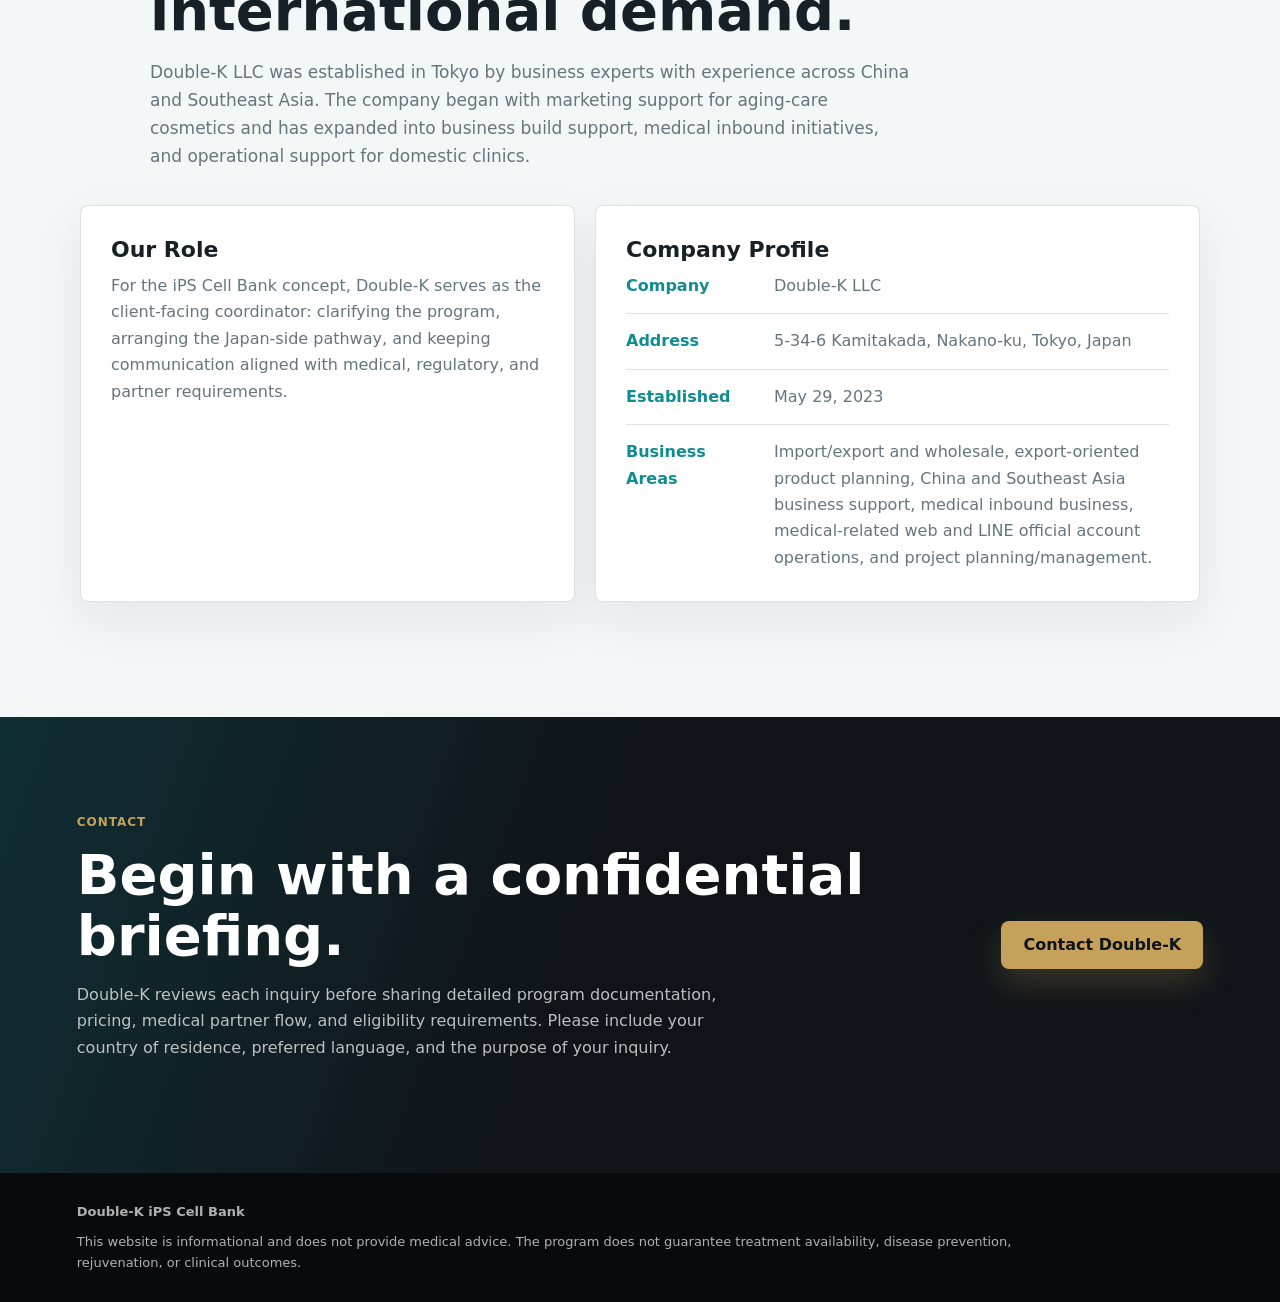
==== commit efc52d9d: "Add about and contact sections" ====
--- a/index.html
+++ b/index.html
@@ -28,6 +28,7 @@
       <a href="#science">Science</a>
       <a href="#process">Process</a>
       <a href="#governance">Governance</a>
+      <a href="#about">About</a>
       <a href="#faq">FAQ</a>
       <span class="lang-switch" aria-label="Language switcher">
         <a class="is-active" href="./" aria-current="page">EN</a>
@@ -161,13 +162,36 @@
       </div>
     </section>
 
+    <section id="about" class="section about-section">
+      <div class="section-heading">
+        <p class="eyebrow">About Us</p>
+        <h2>Double-K connects Japan-origin projects with international demand.</h2>
+        <p>Double-K LLC was established in Tokyo by business experts with experience across China and Southeast Asia. The company began with marketing support for aging-care cosmetics and has expanded into business build support, medical inbound initiatives, and operational support for domestic clinics.</p>
+      </div>
+      <div class="about-grid">
+        <article>
+          <h3>Our Role</h3>
+          <p>For the iPS Cell Bank concept, Double-K serves as the client-facing coordinator: clarifying the program, arranging the Japan-side pathway, and keeping communication aligned with medical, regulatory, and partner requirements.</p>
+        </article>
+        <article>
+          <h3>Company Profile</h3>
+          <dl class="company-list">
+            <div><dt>Company</dt><dd>Double-K LLC</dd></div>
+            <div><dt>Address</dt><dd>5-34-6 Kamitakada, Nakano-ku, Tokyo, Japan</dd></div>
+            <div><dt>Established</dt><dd>May 29, 2023</dd></div>
+            <div><dt>Business Areas</dt><dd>Import/export and wholesale, export-oriented product planning, China and Southeast Asia business support, medical inbound business, medical-related web and LINE official account operations, and project planning/management.</dd></div>
+          </dl>
+        </article>
+      </div>
+    </section>
+
     <section id="contact" class="cta-section">
       <div>
-        <p class="eyebrow">Private Access</p>
+        <p class="eyebrow">Contact</p>
         <h2>Begin with a confidential briefing.</h2>
-        <p>Double-K reviews each inquiry before sharing detailed program documentation, pricing, and medical partner flow.</p>
-      </div>
-      <a class="button primary" href="mailto:info@example.com?subject=Double-K%20iPS%20Cell%20Bank%20Private%20Briefing">Request Access</a>
+        <p>Double-K reviews each inquiry before sharing detailed program documentation, pricing, medical partner flow, and eligibility requirements. Please include your country of residence, preferred language, and the purpose of your inquiry.</p>
+      </div>
+      <a class="button primary" href="mailto:info@double-k.co.jp?subject=Double-K%20iPS%20Cell%20Bank%20Private%20Briefing">Contact Double-K</a>
     </section>
   </main>
 
--- a/styles.css
+++ b/styles.css
@@ -482,6 +482,68 @@
 
 .governance-grid article { padding: 26px; }
 
+.about-section {
+  background: var(--mist);
+}
+
+.about-grid {
+  display: grid;
+  grid-template-columns: .9fr 1.1fr;
+  gap: 20px;
+  max-width: 1120px;
+  margin: 0 auto;
+}
+
+.about-grid article {
+  padding: 30px;
+  border: 1px solid var(--line);
+  border-radius: 8px;
+  background: var(--white);
+  box-shadow: 0 18px 50px rgba(8, 24, 32, .07);
+}
+
+.about-grid h3 {
+  margin: 0 0 10px;
+  font-size: 22px;
+  line-height: 1.25;
+}
+
+.about-grid p {
+  margin: 0;
+  color: var(--muted);
+}
+
+.company-list {
+  margin: 0;
+}
+
+.company-list div {
+  display: grid;
+  grid-template-columns: 130px 1fr;
+  gap: 18px;
+  padding: 14px 0;
+  border-bottom: 1px solid var(--line);
+}
+
+.company-list div:first-child {
+  padding-top: 0;
+}
+
+.company-list div:last-child {
+  padding-bottom: 0;
+  border-bottom: 0;
+}
+
+.company-list dt {
+  color: var(--teal);
+  font-weight: 900;
+}
+
+.company-list dd {
+  margin: 0;
+  color: var(--muted);
+}
+
 .faq-list {
   max-width: 980px;
   margin: 0 auto;
@@ -575,6 +637,7 @@
   .proof-band,
   .feature-grid,
   .governance-grid,
+  .about-grid,
   .package-grid,
   .split-grid {
     grid-template-columns: 1fr;
@@ -610,7 +673,8 @@
   }
 
   .process-list li,
-  .signal-list article {
+  .signal-list article,
+  .company-list div {
     grid-template-columns: 1fr;
     gap: 8px;
   }
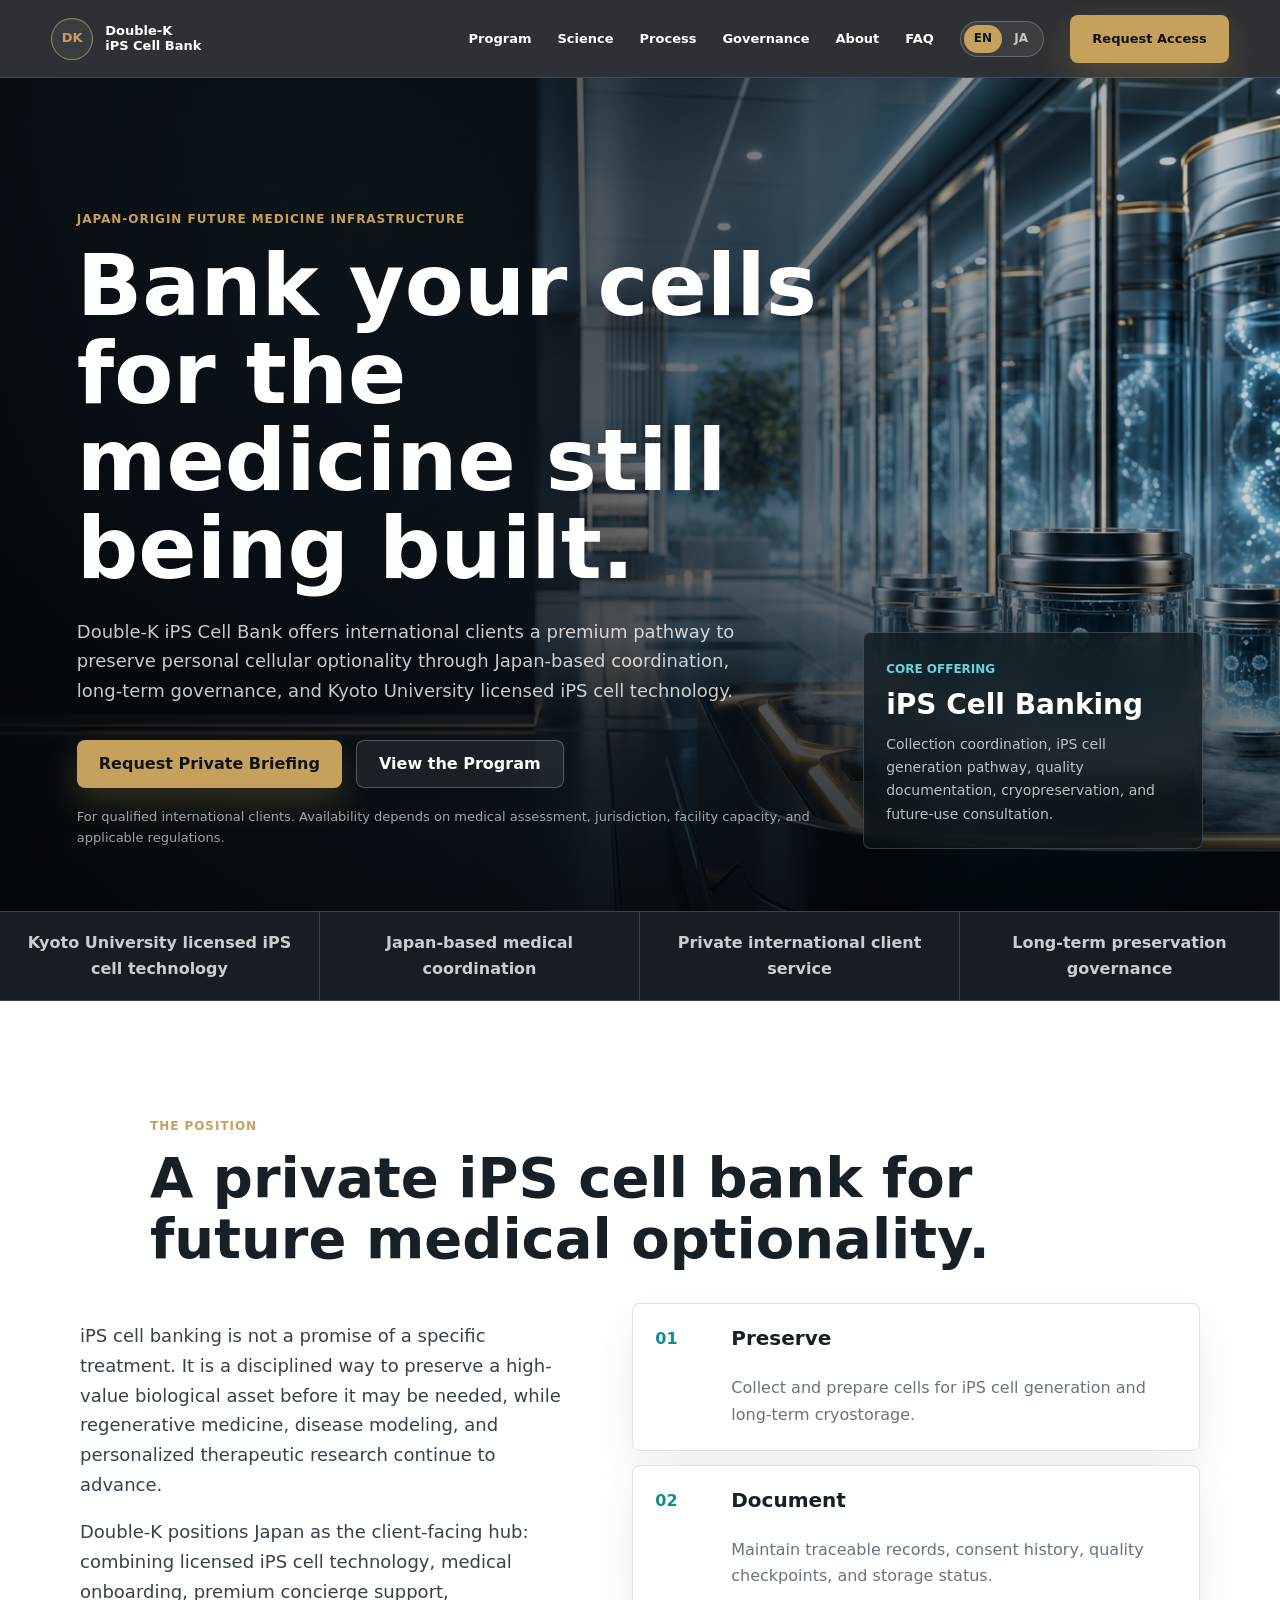
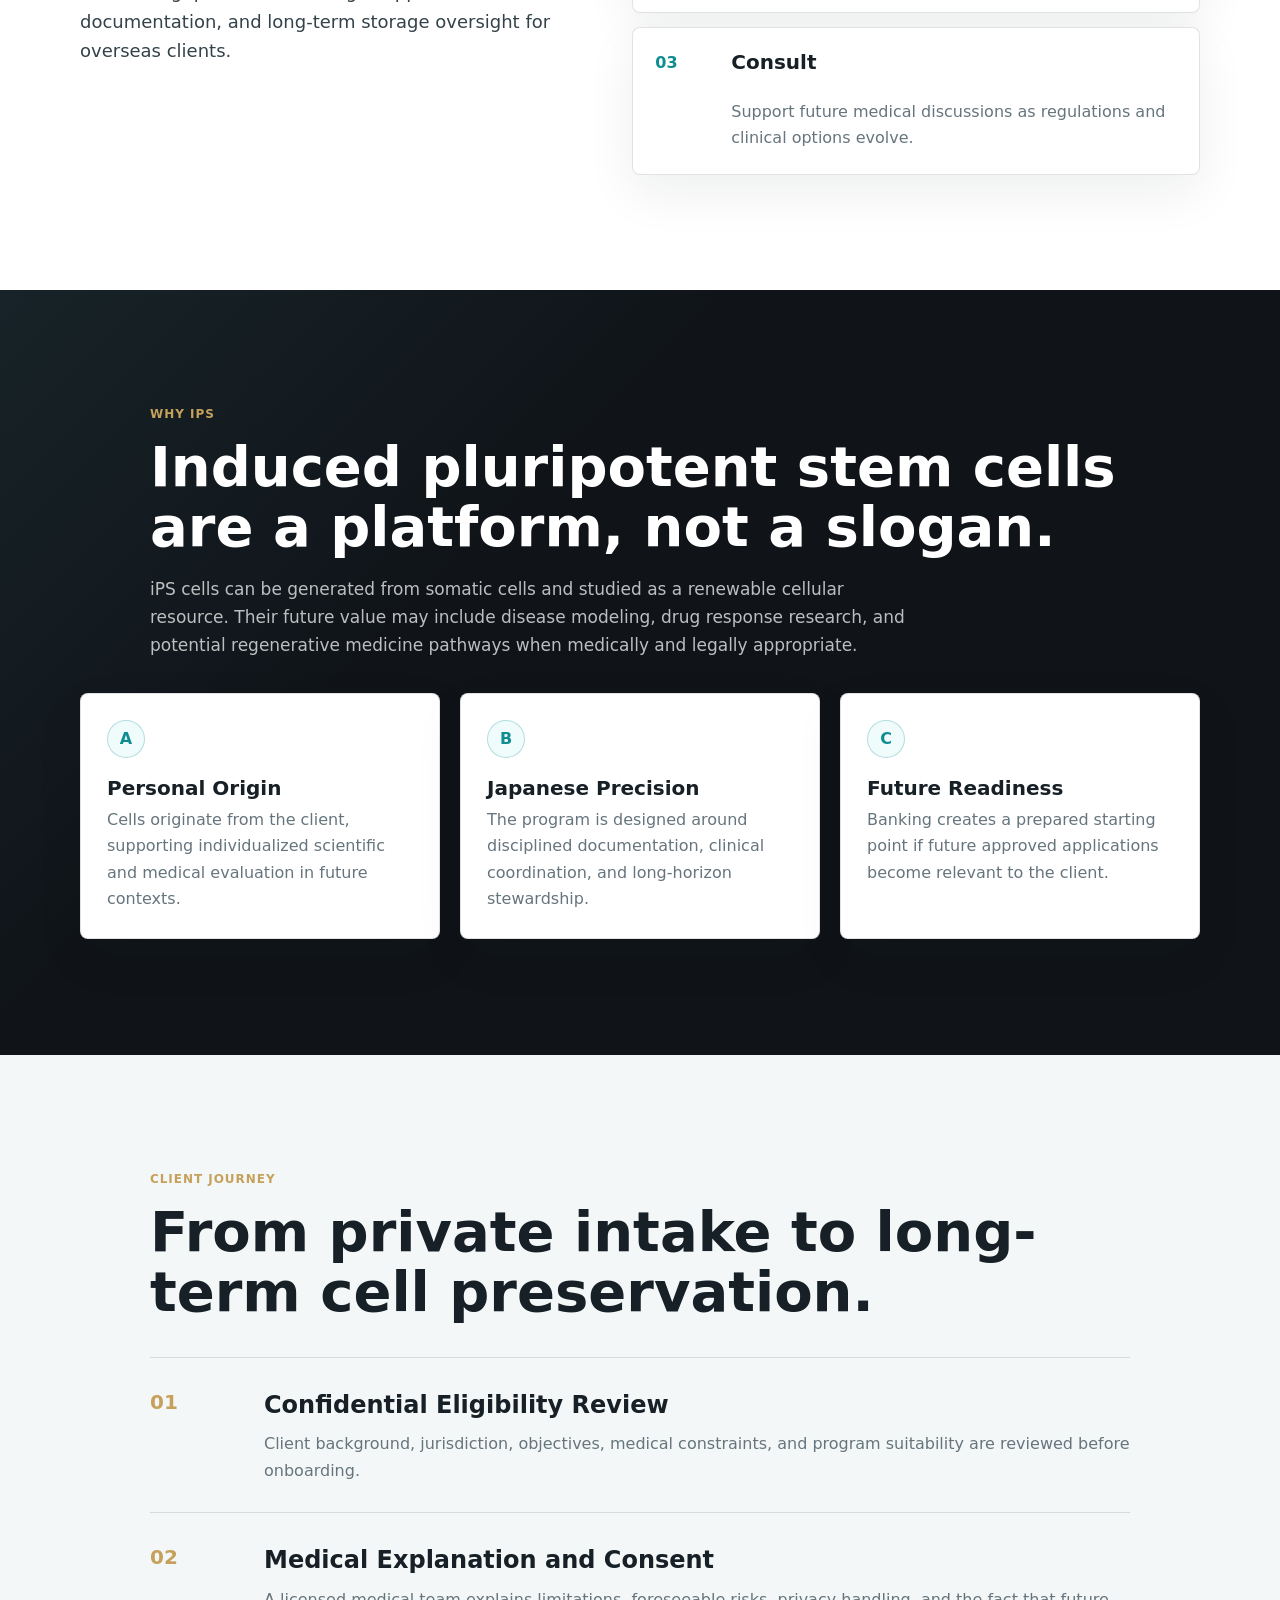
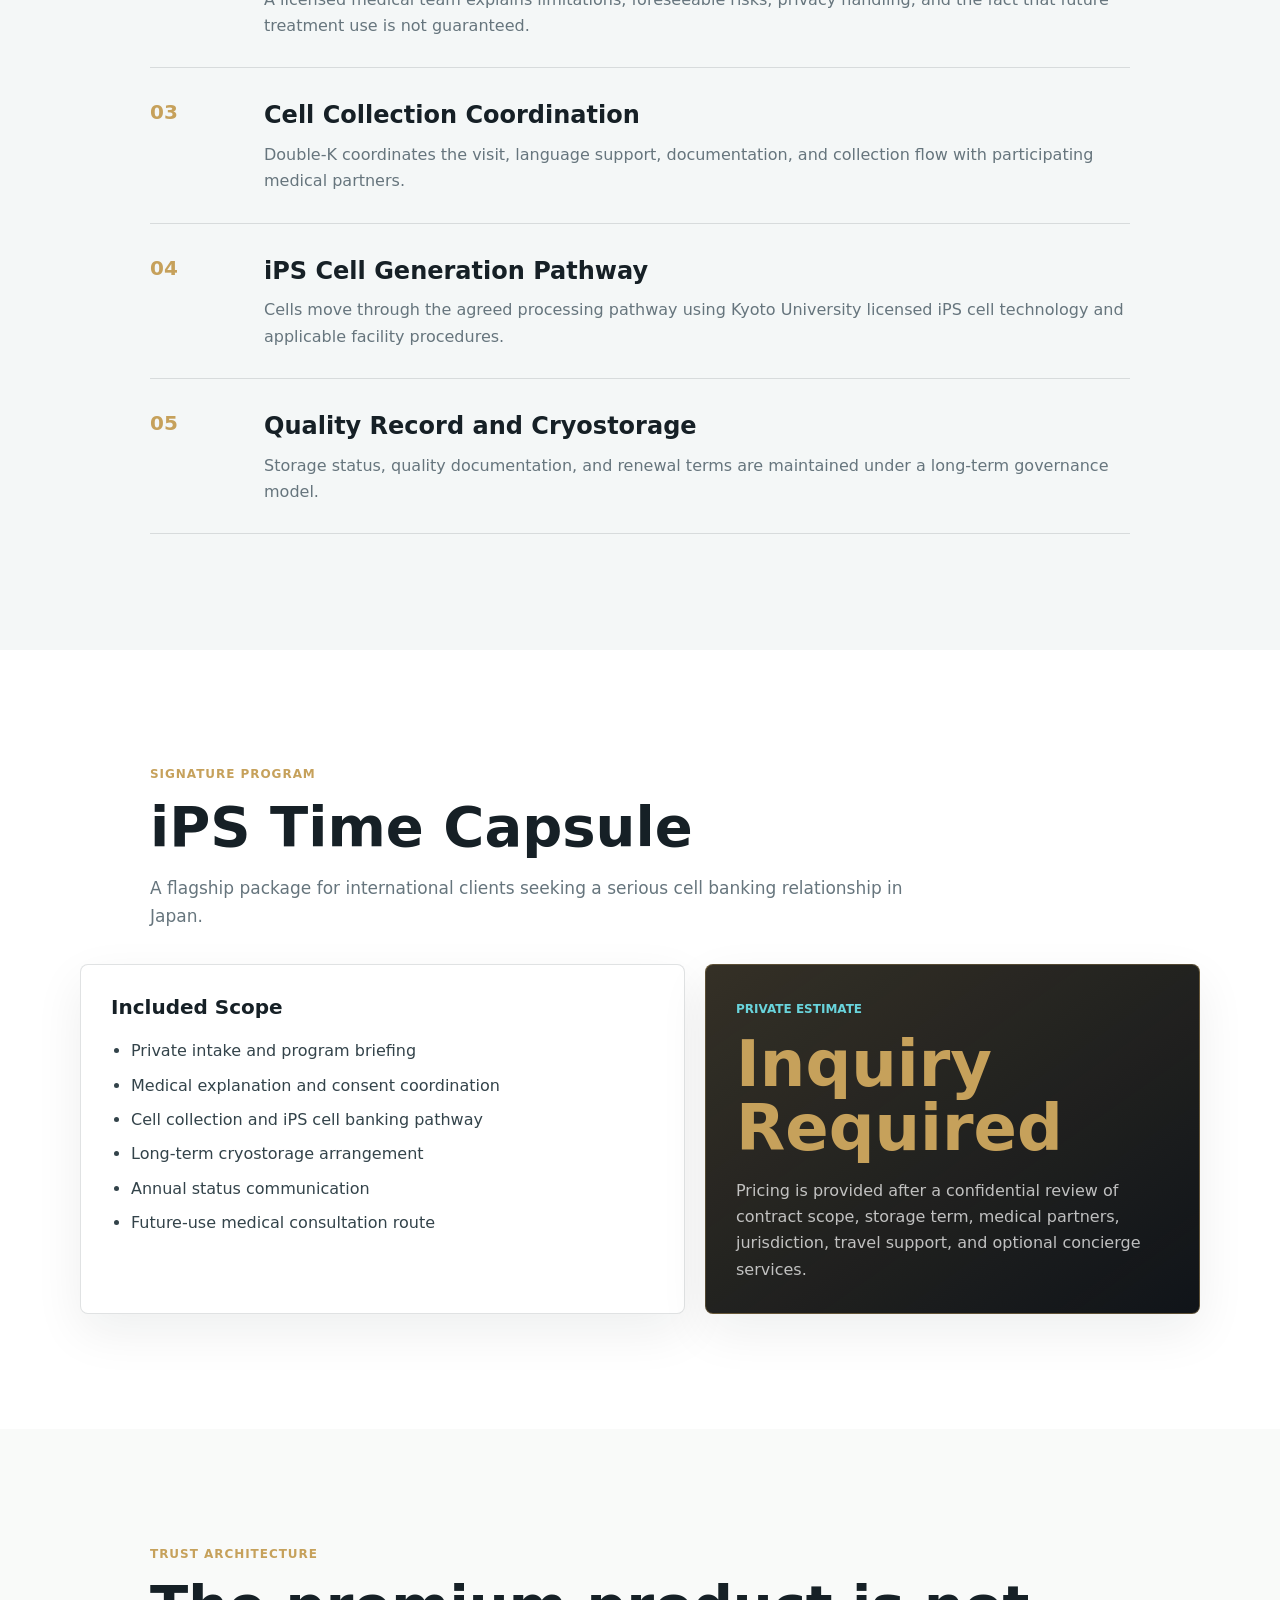
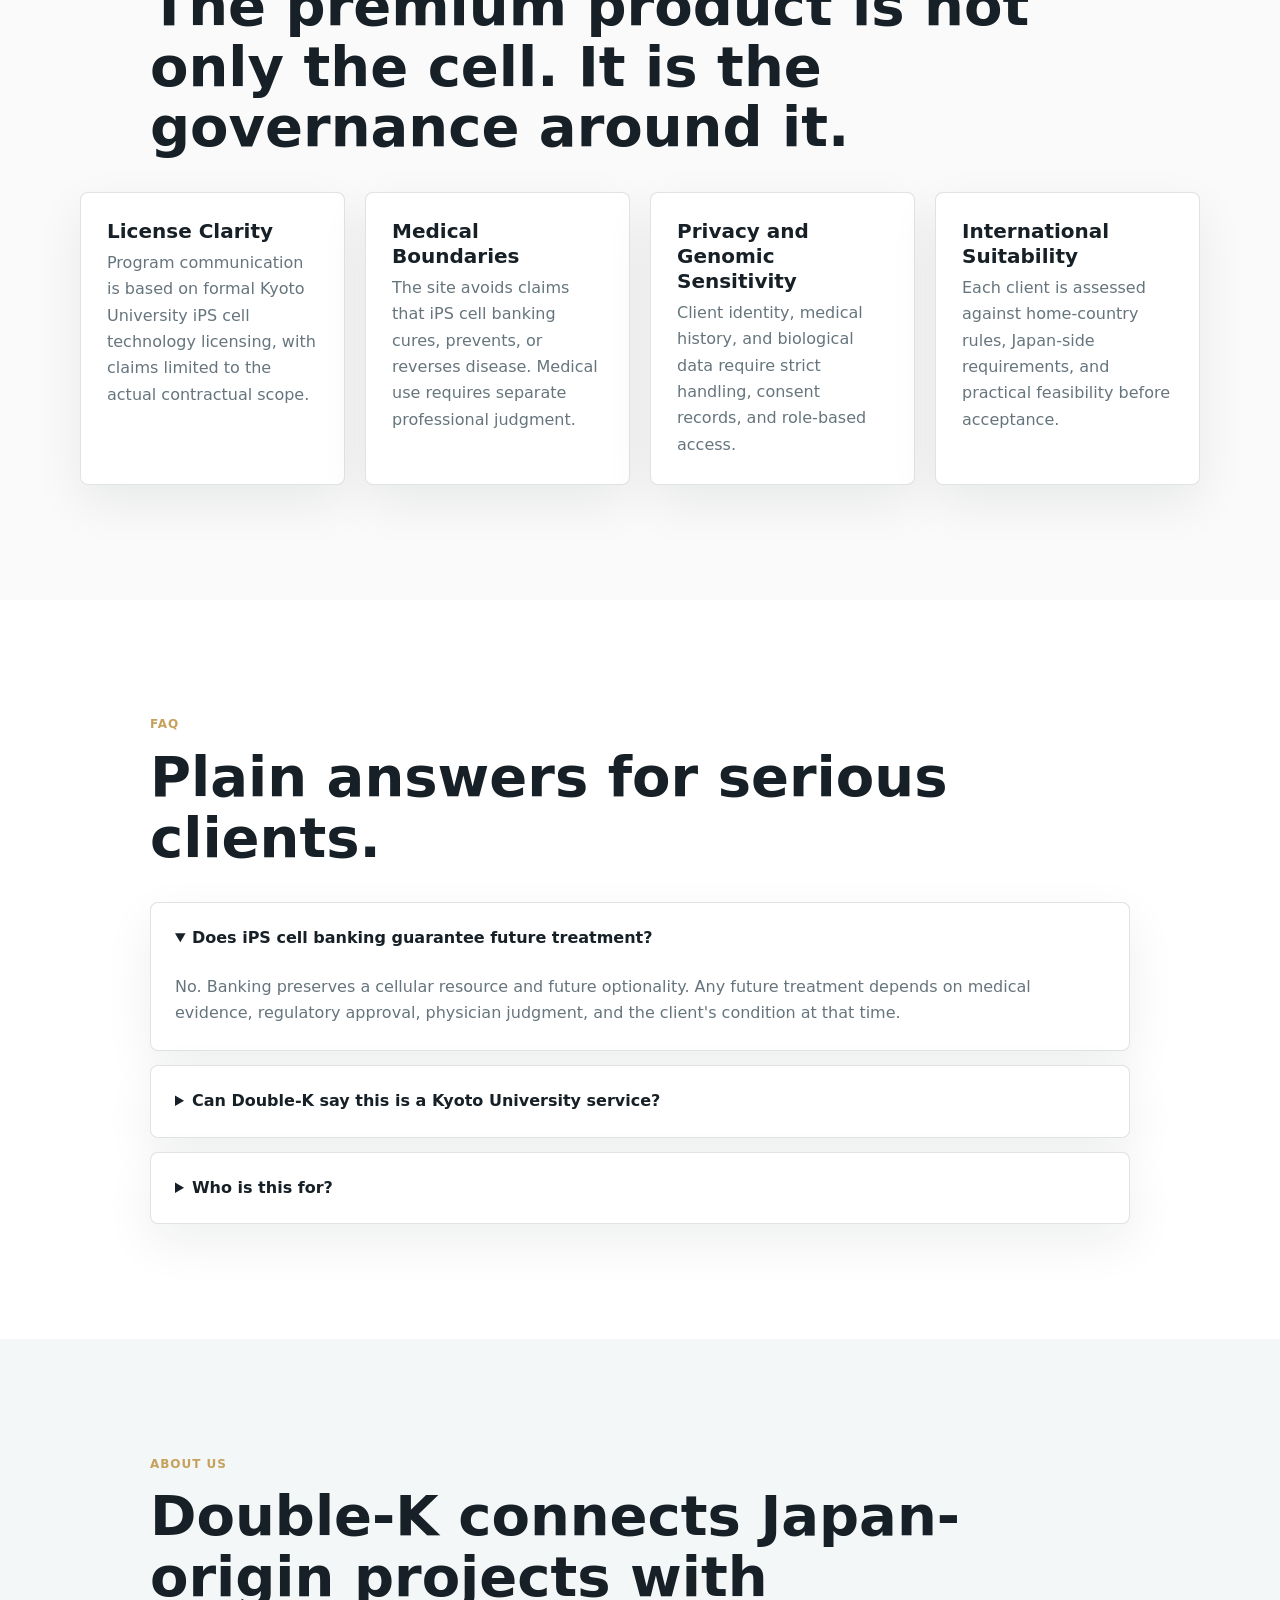
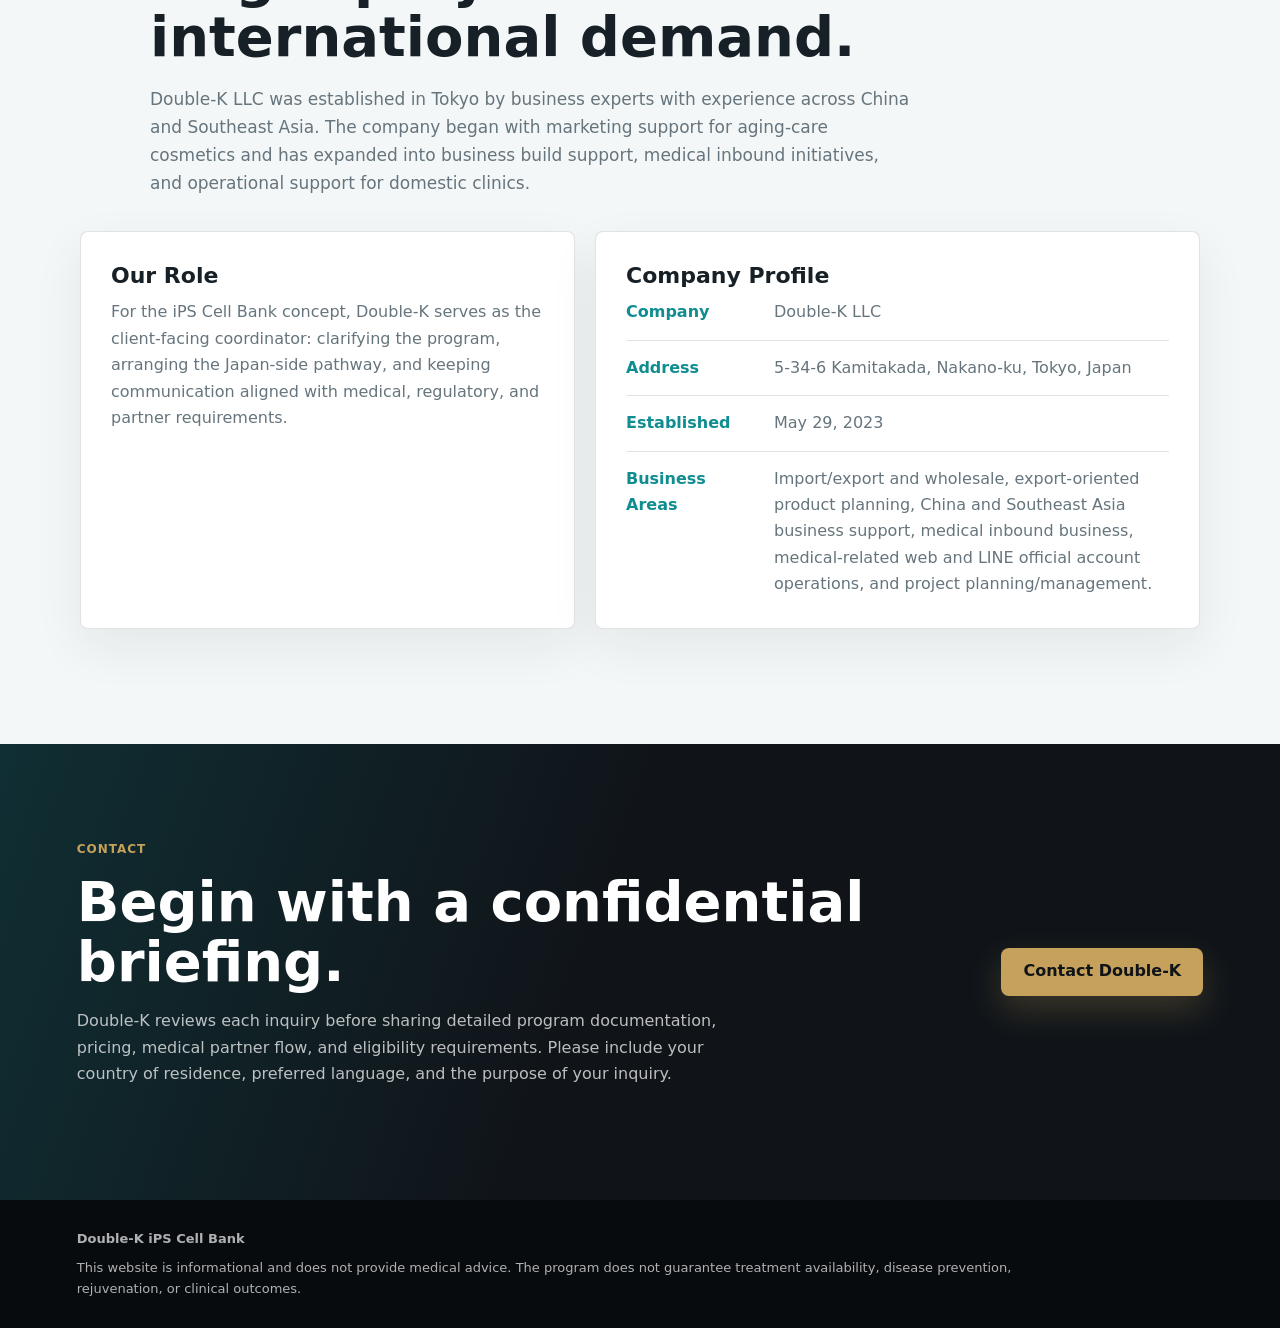
==== commit 2cb1d810: "Replace package price with inquiry notice" ====
--- a/index.html
+++ b/index.html
@@ -130,9 +130,9 @@
           </ul>
         </article>
         <article class="price-card">
-          <span>Indicative Premium Package</span>
-          <strong>USD 200,000</strong>
-          <p>Final pricing depends on contract scope, storage term, medical partners, jurisdiction, travel support, and optional concierge services.</p>
+          <span>Private Estimate</span>
+          <strong>Inquiry Required</strong>
+          <p>Pricing is provided after a confidential review of contract scope, storage term, medical partners, jurisdiction, travel support, and optional concierge services.</p>
         </article>
       </div>
     </section>
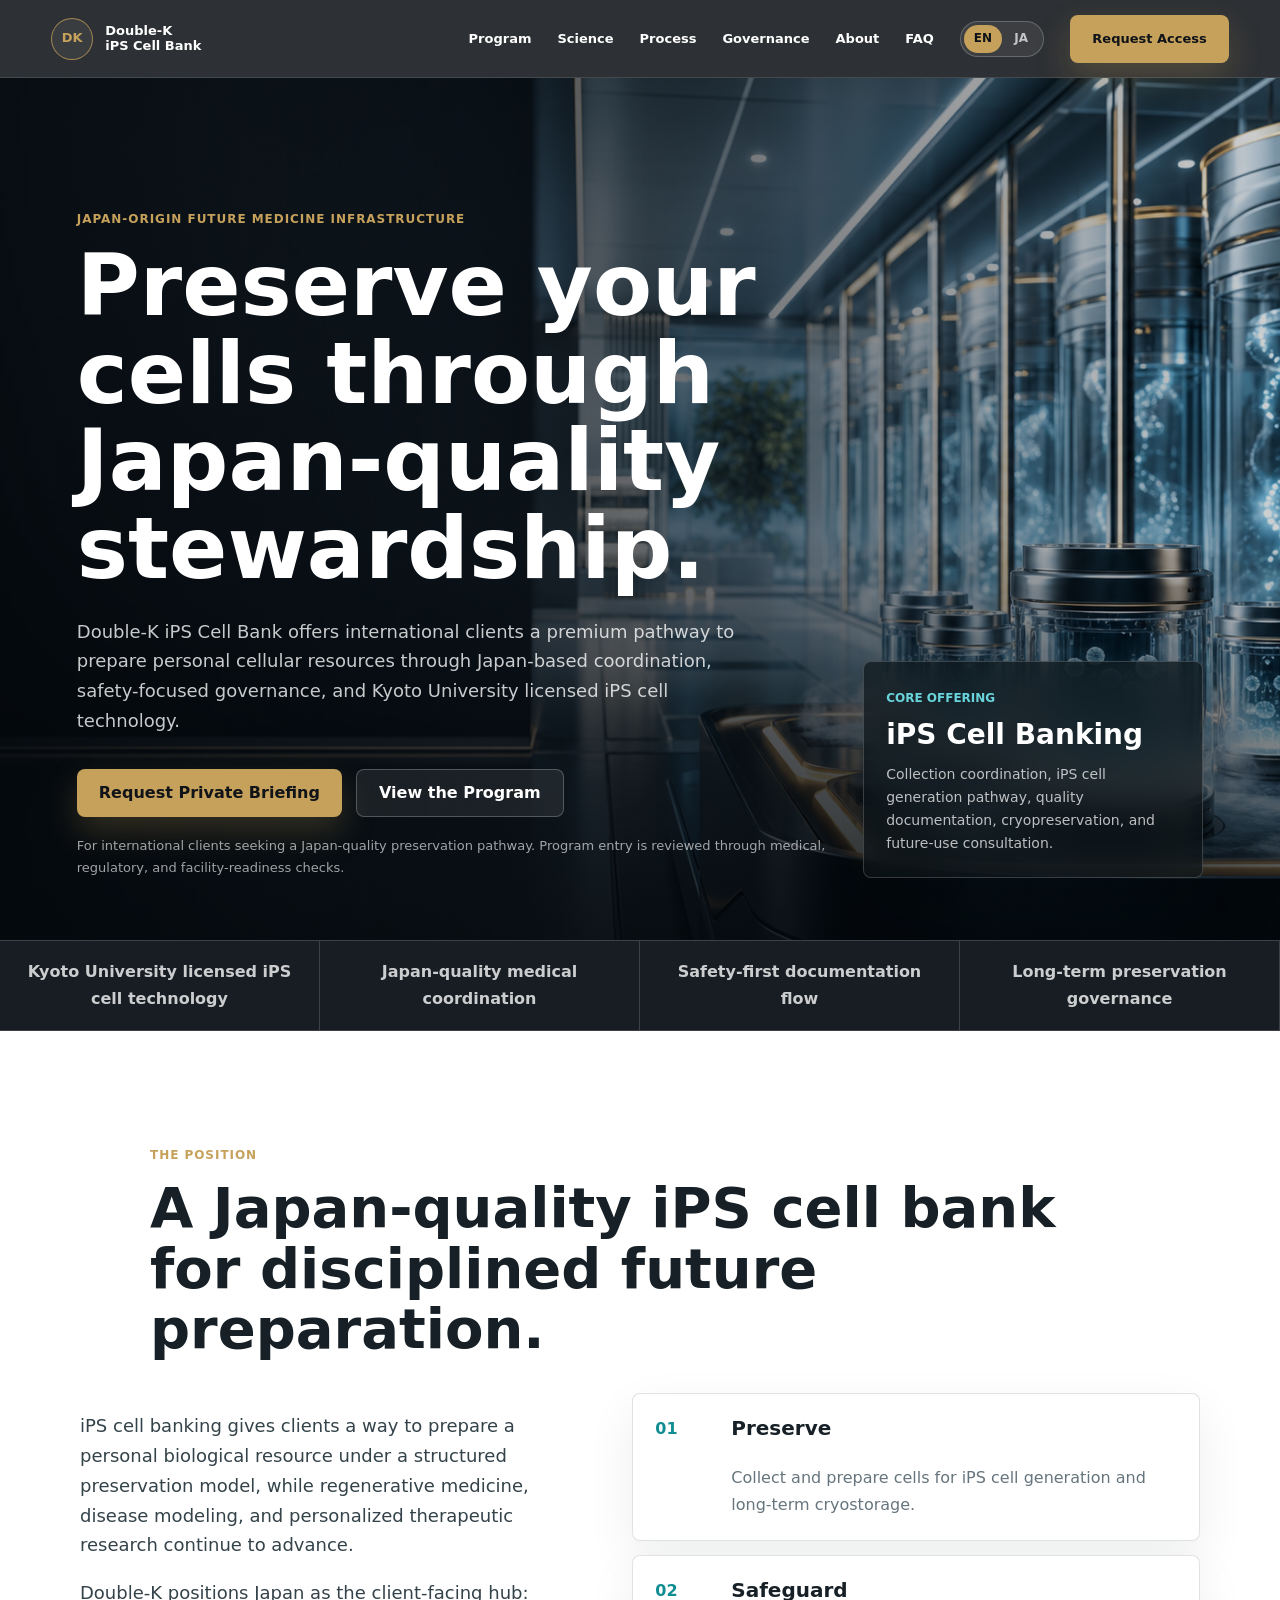
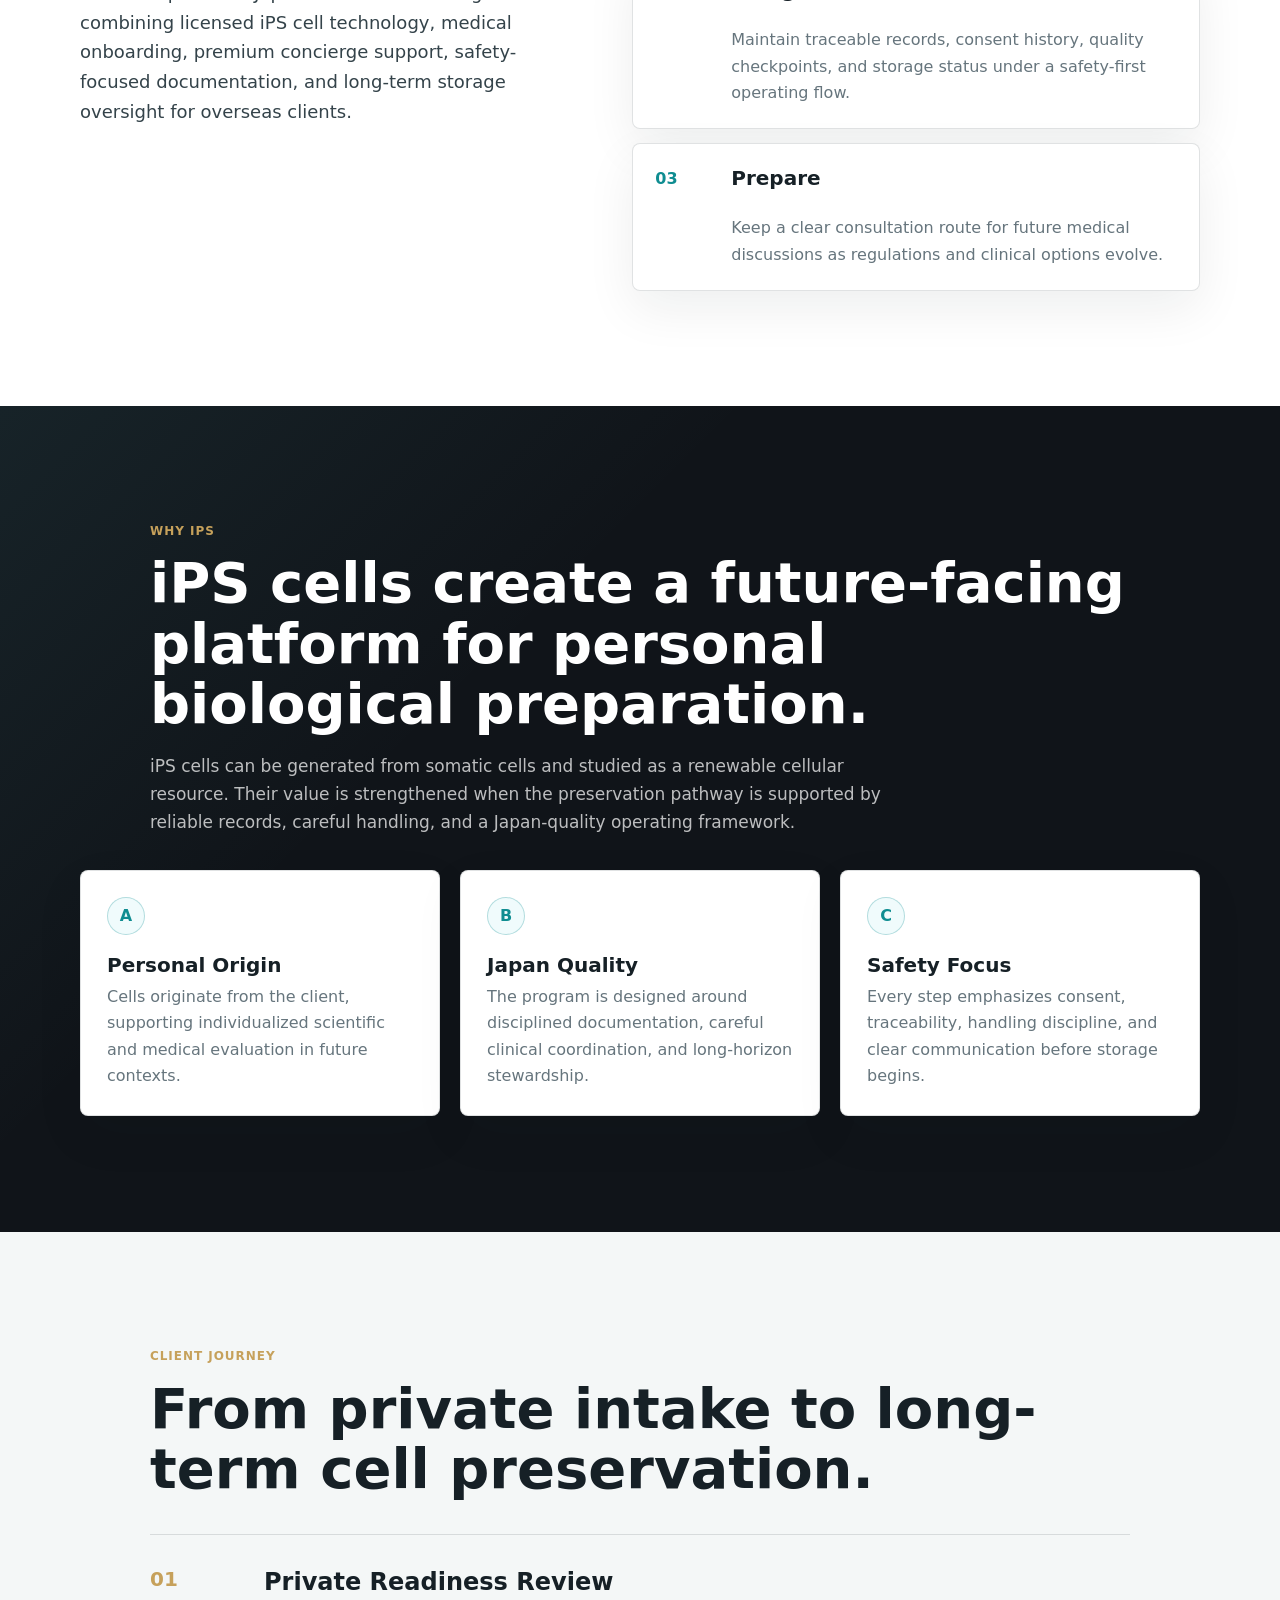
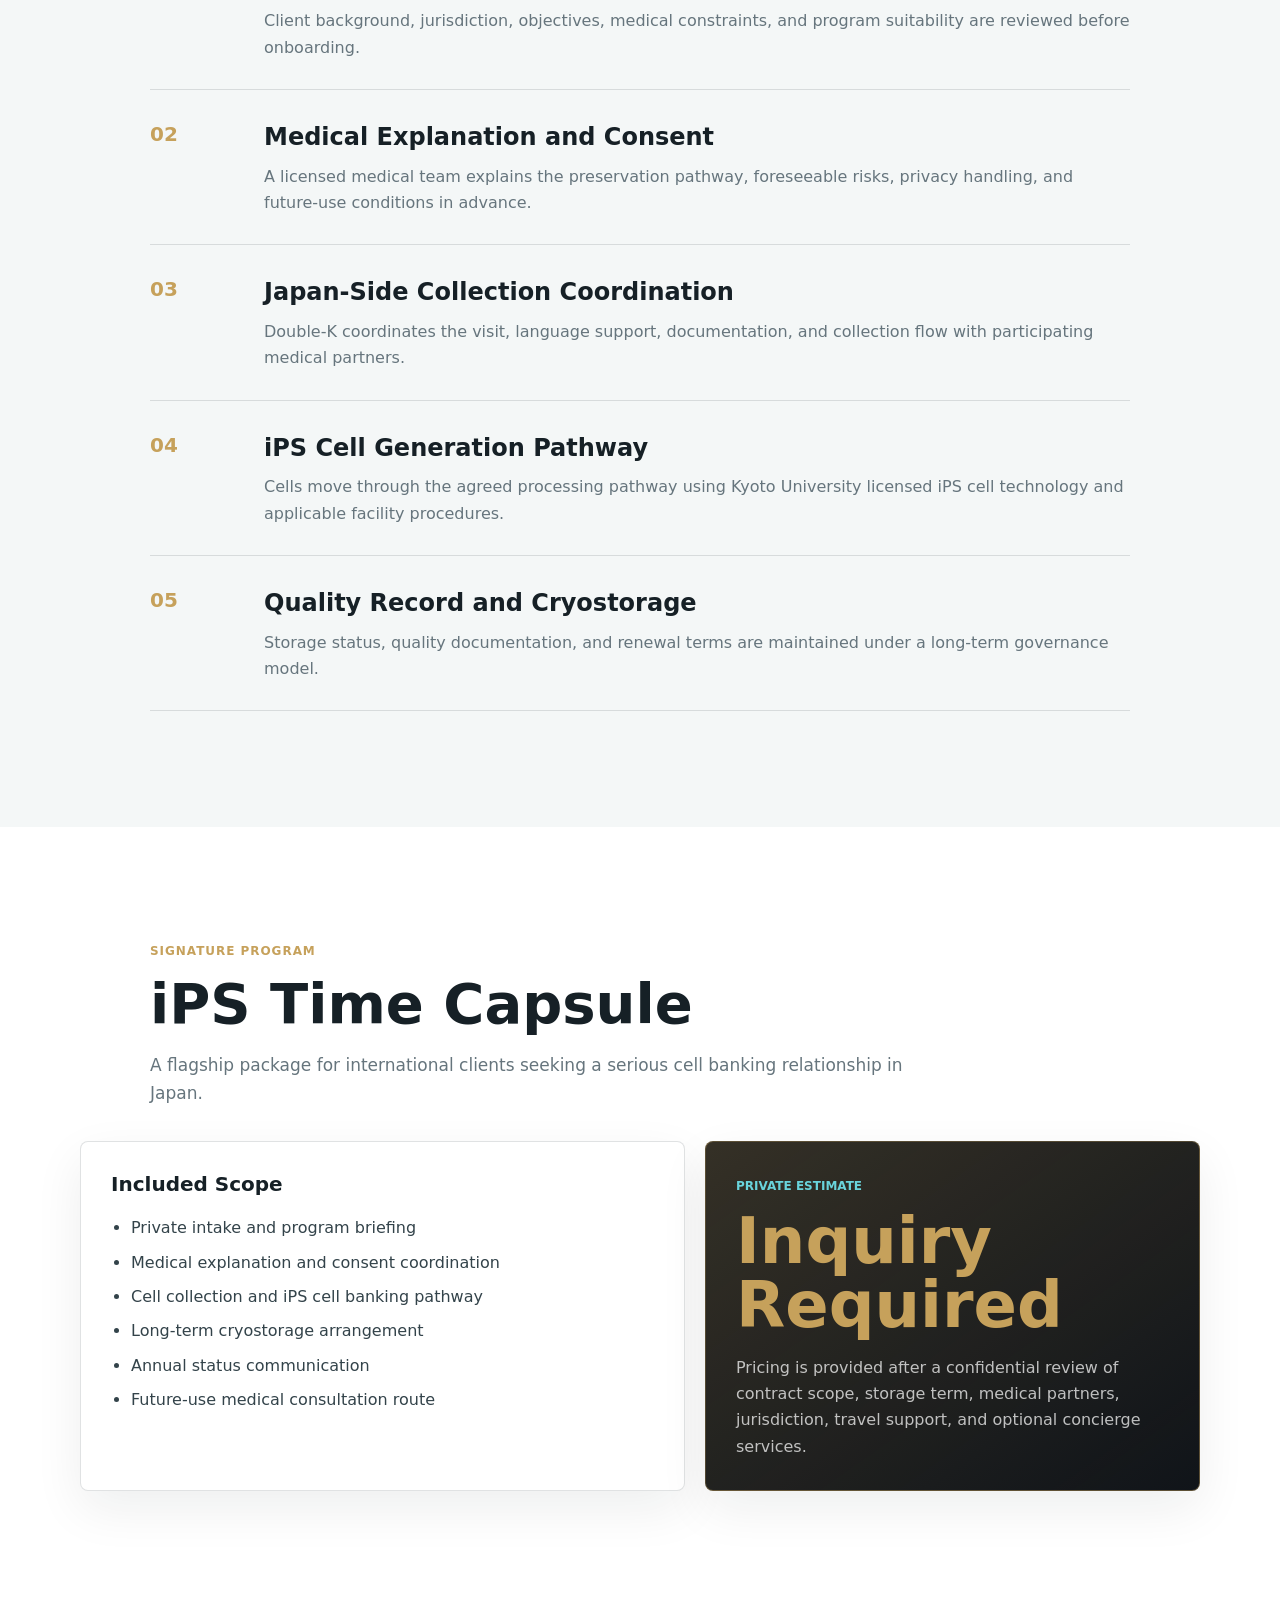
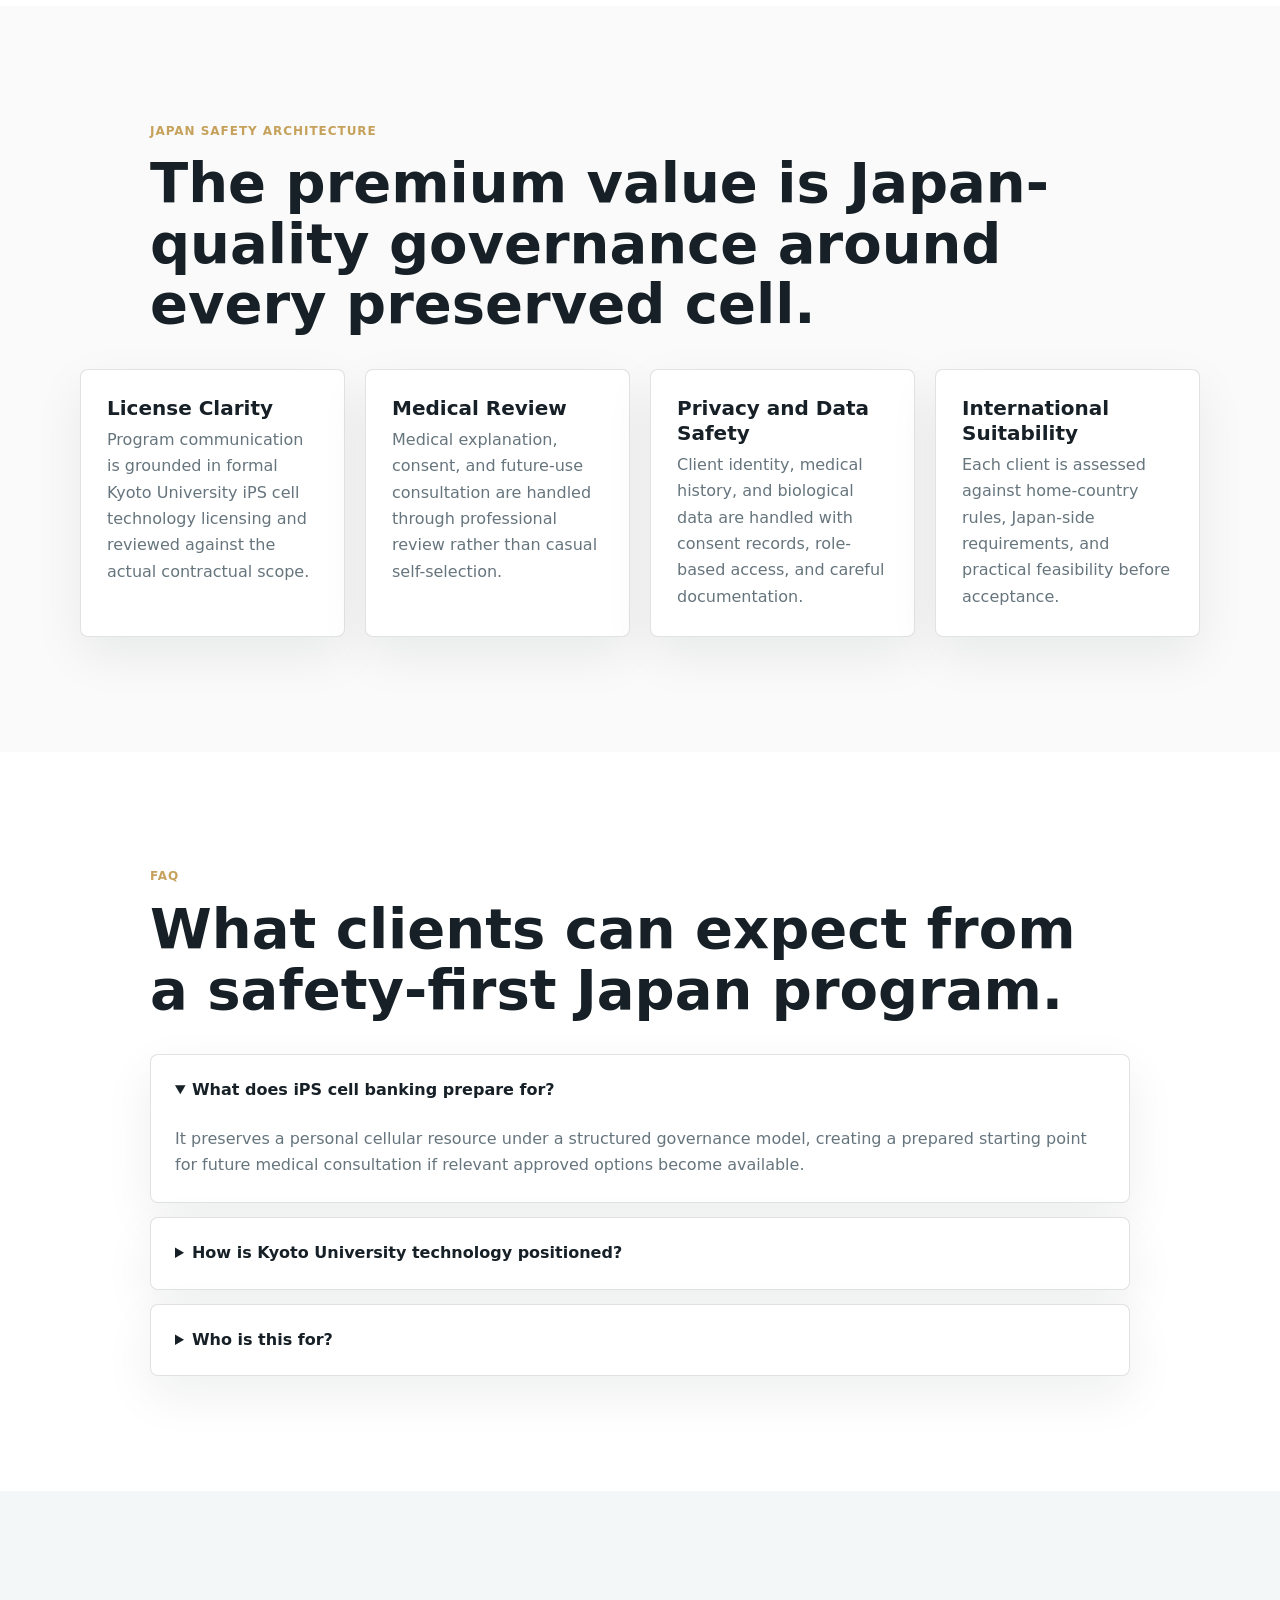
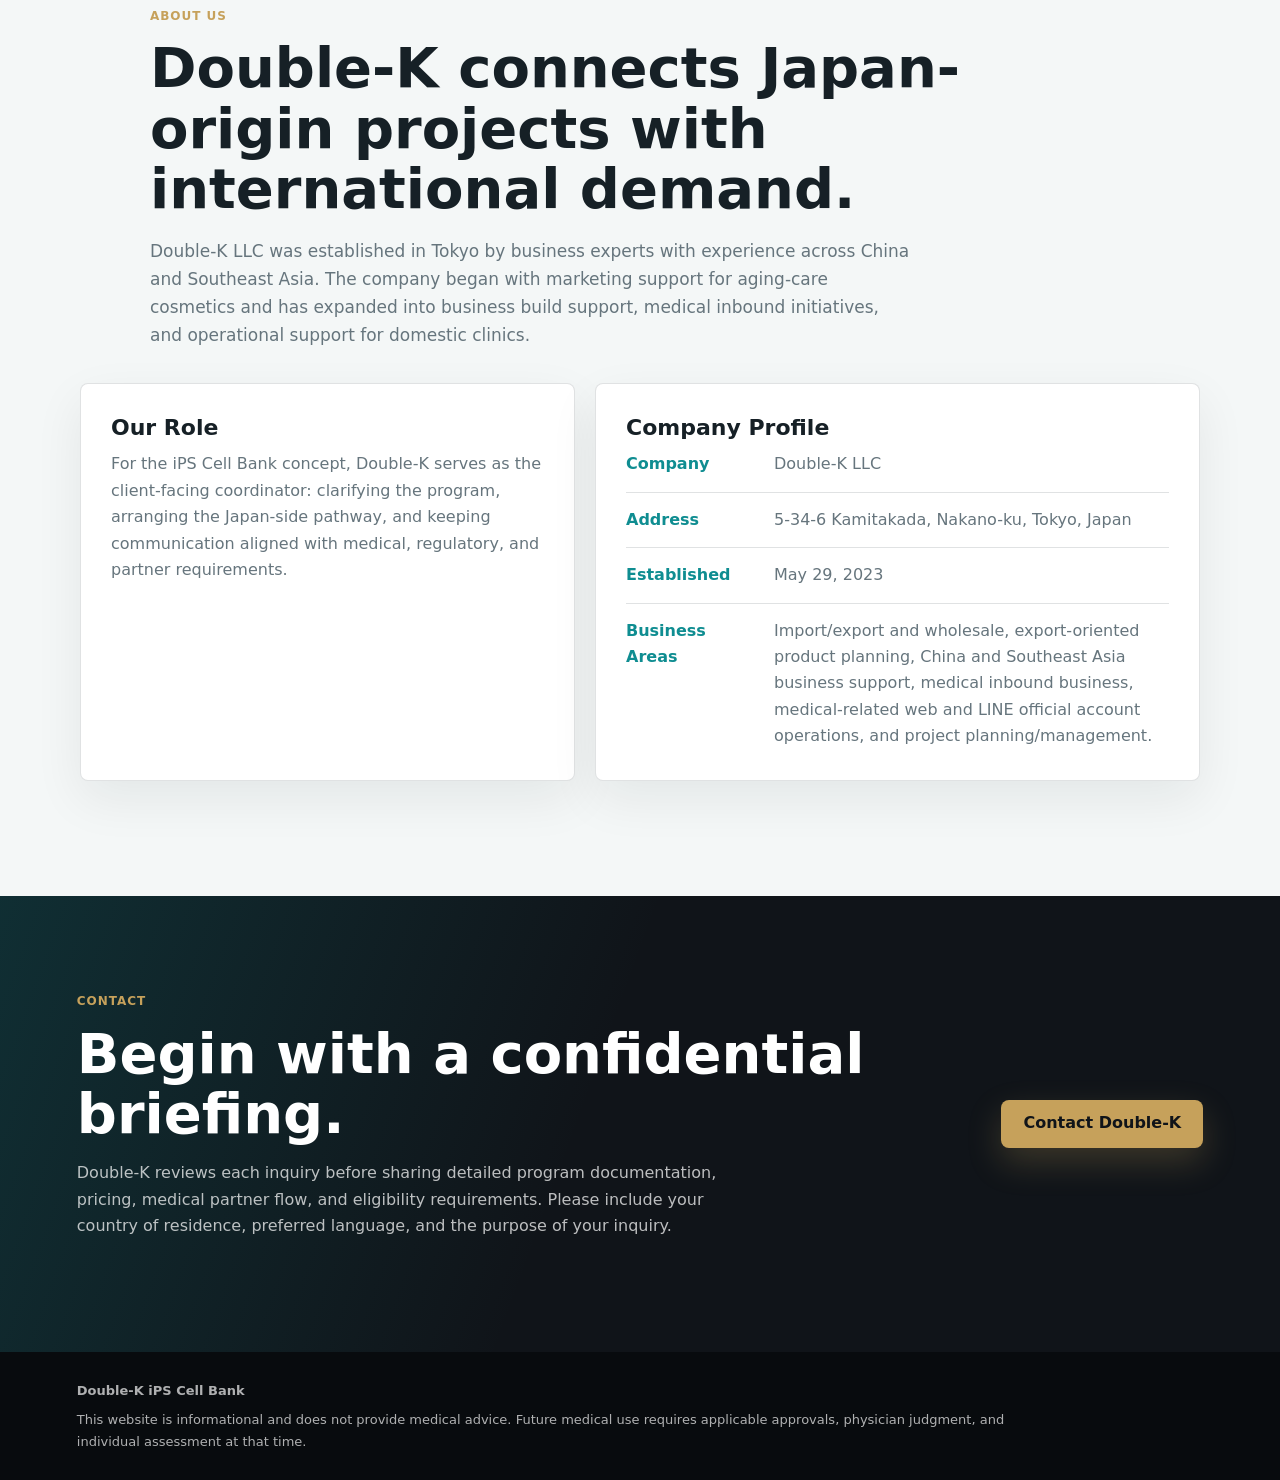
==== commit 3db3abcc: "Emphasize Japan quality and safety messaging" ====
--- a/index.html
+++ b/index.html
@@ -44,13 +44,13 @@
       <div class="hero-shade"></div>
       <div class="hero-copy">
         <p class="eyebrow">Japan-Origin Future Medicine Infrastructure</p>
-        <h1>Bank your cells for the medicine still being built.</h1>
-        <p class="lead">Double-K iPS Cell Bank offers international clients a premium pathway to preserve personal cellular optionality through Japan-based coordination, long-term governance, and Kyoto University licensed iPS cell technology.</p>
+        <h1>Preserve your cells through Japan-quality stewardship.</h1>
+        <p class="lead">Double-K iPS Cell Bank offers international clients a premium pathway to prepare personal cellular resources through Japan-based coordination, safety-focused governance, and Kyoto University licensed iPS cell technology.</p>
         <div class="hero-actions">
           <a class="button primary" href="#contact">Request Private Briefing</a>
           <a class="button secondary" href="#process">View the Program</a>
         </div>
-        <p class="hero-note">For qualified international clients. Availability depends on medical assessment, jurisdiction, facility capacity, and applicable regulations.</p>
+        <p class="hero-note">For international clients seeking a Japan-quality preservation pathway. Program entry is reviewed through medical, regulatory, and facility-readiness checks.</p>
       </div>
       <div class="hero-panel" aria-label="Program highlights">
         <span class="panel-kicker">Core Offering</span>
@@ -61,25 +61,25 @@
 
     <section class="proof-band">
       <p>Kyoto University licensed iPS cell technology</p>
-      <p>Japan-based medical coordination</p>
-      <p>Private international client service</p>
+      <p>Japan-quality medical coordination</p>
+      <p>Safety-first documentation flow</p>
       <p>Long-term preservation governance</p>
     </section>
 
     <section id="program" class="section split-section">
       <div class="section-heading">
         <p class="eyebrow">The Position</p>
-        <h2>A private iPS cell bank for future medical optionality.</h2>
+        <h2>A Japan-quality iPS cell bank for disciplined future preparation.</h2>
       </div>
       <div class="split-grid">
         <div>
-          <p>iPS cell banking is not a promise of a specific treatment. It is a disciplined way to preserve a high-value biological asset before it may be needed, while regenerative medicine, disease modeling, and personalized therapeutic research continue to advance.</p>
-          <p>Double-K positions Japan as the client-facing hub: combining licensed iPS cell technology, medical onboarding, premium concierge support, documentation, and long-term storage oversight for overseas clients.</p>
+          <p>iPS cell banking gives clients a way to prepare a personal biological resource under a structured preservation model, while regenerative medicine, disease modeling, and personalized therapeutic research continue to advance.</p>
+          <p>Double-K positions Japan as the client-facing hub: combining licensed iPS cell technology, medical onboarding, premium concierge support, safety-focused documentation, and long-term storage oversight for overseas clients.</p>
         </div>
         <div class="signal-list">
           <article><span>01</span><h3>Preserve</h3><p>Collect and prepare cells for iPS cell generation and long-term cryostorage.</p></article>
-          <article><span>02</span><h3>Document</h3><p>Maintain traceable records, consent history, quality checkpoints, and storage status.</p></article>
-          <article><span>03</span><h3>Consult</h3><p>Support future medical discussions as regulations and clinical options evolve.</p></article>
+          <article><span>02</span><h3>Safeguard</h3><p>Maintain traceable records, consent history, quality checkpoints, and storage status under a safety-first operating flow.</p></article>
+          <article><span>03</span><h3>Prepare</h3><p>Keep a clear consultation route for future medical discussions as regulations and clinical options evolve.</p></article>
         </div>
       </div>
     </section>
@@ -87,13 +87,13 @@
     <section id="science" class="section dark-section">
       <div class="section-heading">
         <p class="eyebrow">Why iPS</p>
-        <h2>Induced pluripotent stem cells are a platform, not a slogan.</h2>
-        <p>iPS cells can be generated from somatic cells and studied as a renewable cellular resource. Their future value may include disease modeling, drug response research, and potential regenerative medicine pathways when medically and legally appropriate.</p>
+        <h2>iPS cells create a future-facing platform for personal biological preparation.</h2>
+        <p>iPS cells can be generated from somatic cells and studied as a renewable cellular resource. Their value is strengthened when the preservation pathway is supported by reliable records, careful handling, and a Japan-quality operating framework.</p>
       </div>
       <div class="feature-grid">
         <article><span class="icon">A</span><h3>Personal Origin</h3><p>Cells originate from the client, supporting individualized scientific and medical evaluation in future contexts.</p></article>
-        <article><span class="icon">B</span><h3>Japanese Precision</h3><p>The program is designed around disciplined documentation, clinical coordination, and long-horizon stewardship.</p></article>
-        <article><span class="icon">C</span><h3>Future Readiness</h3><p>Banking creates a prepared starting point if future approved applications become relevant to the client.</p></article>
+        <article><span class="icon">B</span><h3>Japan Quality</h3><p>The program is designed around disciplined documentation, careful clinical coordination, and long-horizon stewardship.</p></article>
+        <article><span class="icon">C</span><h3>Safety Focus</h3><p>Every step emphasizes consent, traceability, handling discipline, and clear communication before storage begins.</p></article>
       </div>
     </section>
 
@@ -103,9 +103,9 @@
         <h2>From private intake to long-term cell preservation.</h2>
       </div>
       <ol class="process-list">
-        <li><span>01</span><div><h3>Confidential Eligibility Review</h3><p>Client background, jurisdiction, objectives, medical constraints, and program suitability are reviewed before onboarding.</p></div></li>
-        <li><span>02</span><div><h3>Medical Explanation and Consent</h3><p>A licensed medical team explains limitations, foreseeable risks, privacy handling, and the fact that future treatment use is not guaranteed.</p></div></li>
-        <li><span>03</span><div><h3>Cell Collection Coordination</h3><p>Double-K coordinates the visit, language support, documentation, and collection flow with participating medical partners.</p></div></li>
+        <li><span>01</span><div><h3>Private Readiness Review</h3><p>Client background, jurisdiction, objectives, medical constraints, and program suitability are reviewed before onboarding.</p></div></li>
+        <li><span>02</span><div><h3>Medical Explanation and Consent</h3><p>A licensed medical team explains the preservation pathway, foreseeable risks, privacy handling, and future-use conditions in advance.</p></div></li>
+        <li><span>03</span><div><h3>Japan-Side Collection Coordination</h3><p>Double-K coordinates the visit, language support, documentation, and collection flow with participating medical partners.</p></div></li>
         <li><span>04</span><div><h3>iPS Cell Generation Pathway</h3><p>Cells move through the agreed processing pathway using Kyoto University licensed iPS cell technology and applicable facility procedures.</p></div></li>
         <li><span>05</span><div><h3>Quality Record and Cryostorage</h3><p>Storage status, quality documentation, and renewal terms are maintained under a long-term governance model.</p></div></li>
       </ol>
@@ -139,13 +139,13 @@
 
     <section id="governance" class="section governance-section">
       <div class="section-heading">
-        <p class="eyebrow">Trust Architecture</p>
-        <h2>The premium product is not only the cell. It is the governance around it.</h2>
+        <p class="eyebrow">Japan Safety Architecture</p>
+        <h2>The premium value is Japan-quality governance around every preserved cell.</h2>
       </div>
       <div class="governance-grid">
-        <article><h3>License Clarity</h3><p>Program communication is based on formal Kyoto University iPS cell technology licensing, with claims limited to the actual contractual scope.</p></article>
-        <article><h3>Medical Boundaries</h3><p>The site avoids claims that iPS cell banking cures, prevents, or reverses disease. Medical use requires separate professional judgment.</p></article>
-        <article><h3>Privacy and Genomic Sensitivity</h3><p>Client identity, medical history, and biological data require strict handling, consent records, and role-based access.</p></article>
+        <article><h3>License Clarity</h3><p>Program communication is grounded in formal Kyoto University iPS cell technology licensing and reviewed against the actual contractual scope.</p></article>
+        <article><h3>Medical Review</h3><p>Medical explanation, consent, and future-use consultation are handled through professional review rather than casual self-selection.</p></article>
+        <article><h3>Privacy and Data Safety</h3><p>Client identity, medical history, and biological data are handled with consent records, role-based access, and careful documentation.</p></article>
         <article><h3>International Suitability</h3><p>Each client is assessed against home-country rules, Japan-side requirements, and practical feasibility before acceptance.</p></article>
       </div>
     </section>
@@ -153,12 +153,12 @@
     <section id="faq" class="section faq-section">
       <div class="section-heading">
         <p class="eyebrow">FAQ</p>
-        <h2>Plain answers for serious clients.</h2>
+        <h2>What clients can expect from a safety-first Japan program.</h2>
       </div>
       <div class="faq-list">
-        <details open><summary>Does iPS cell banking guarantee future treatment?</summary><p>No. Banking preserves a cellular resource and future optionality. Any future treatment depends on medical evidence, regulatory approval, physician judgment, and the client's condition at that time.</p></details>
-        <details><summary>Can Double-K say this is a Kyoto University service?</summary><p>No. The proper expression is that the program uses Kyoto University licensed iPS cell technology, within the scope of the license agreement. It should not imply endorsement unless separately authorized.</p></details>
-        <details><summary>Who is this for?</summary><p>International clients who want a long-term, professionally governed cell banking relationship in Japan and who understand that the service is about preparedness, not guaranteed intervention.</p></details>
+        <details open><summary>What does iPS cell banking prepare for?</summary><p>It preserves a personal cellular resource under a structured governance model, creating a prepared starting point for future medical consultation if relevant approved options become available.</p></details>
+        <details><summary>How is Kyoto University technology positioned?</summary><p>The program uses Kyoto University licensed iPS cell technology within the scope of the license agreement, combined with Double-K's Japan-side coordination and client support.</p></details>
+        <details><summary>Who is this for?</summary><p>International clients who want a long-term, professionally governed cell banking relationship in Japan, with emphasis on documentation quality, safety review, and future readiness.</p></details>
       </div>
     </section>
 
@@ -197,7 +197,7 @@
 
   <footer class="site-footer">
     <p><strong>Double-K iPS Cell Bank</strong></p>
-    <p>This website is informational and does not provide medical advice. The program does not guarantee treatment availability, disease prevention, rejuvenation, or clinical outcomes.</p>
+    <p>This website is informational and does not provide medical advice. Future medical use requires applicable approvals, physician judgment, and individual assessment at that time.</p>
   </footer>
 
   <script src="script.js"></script>
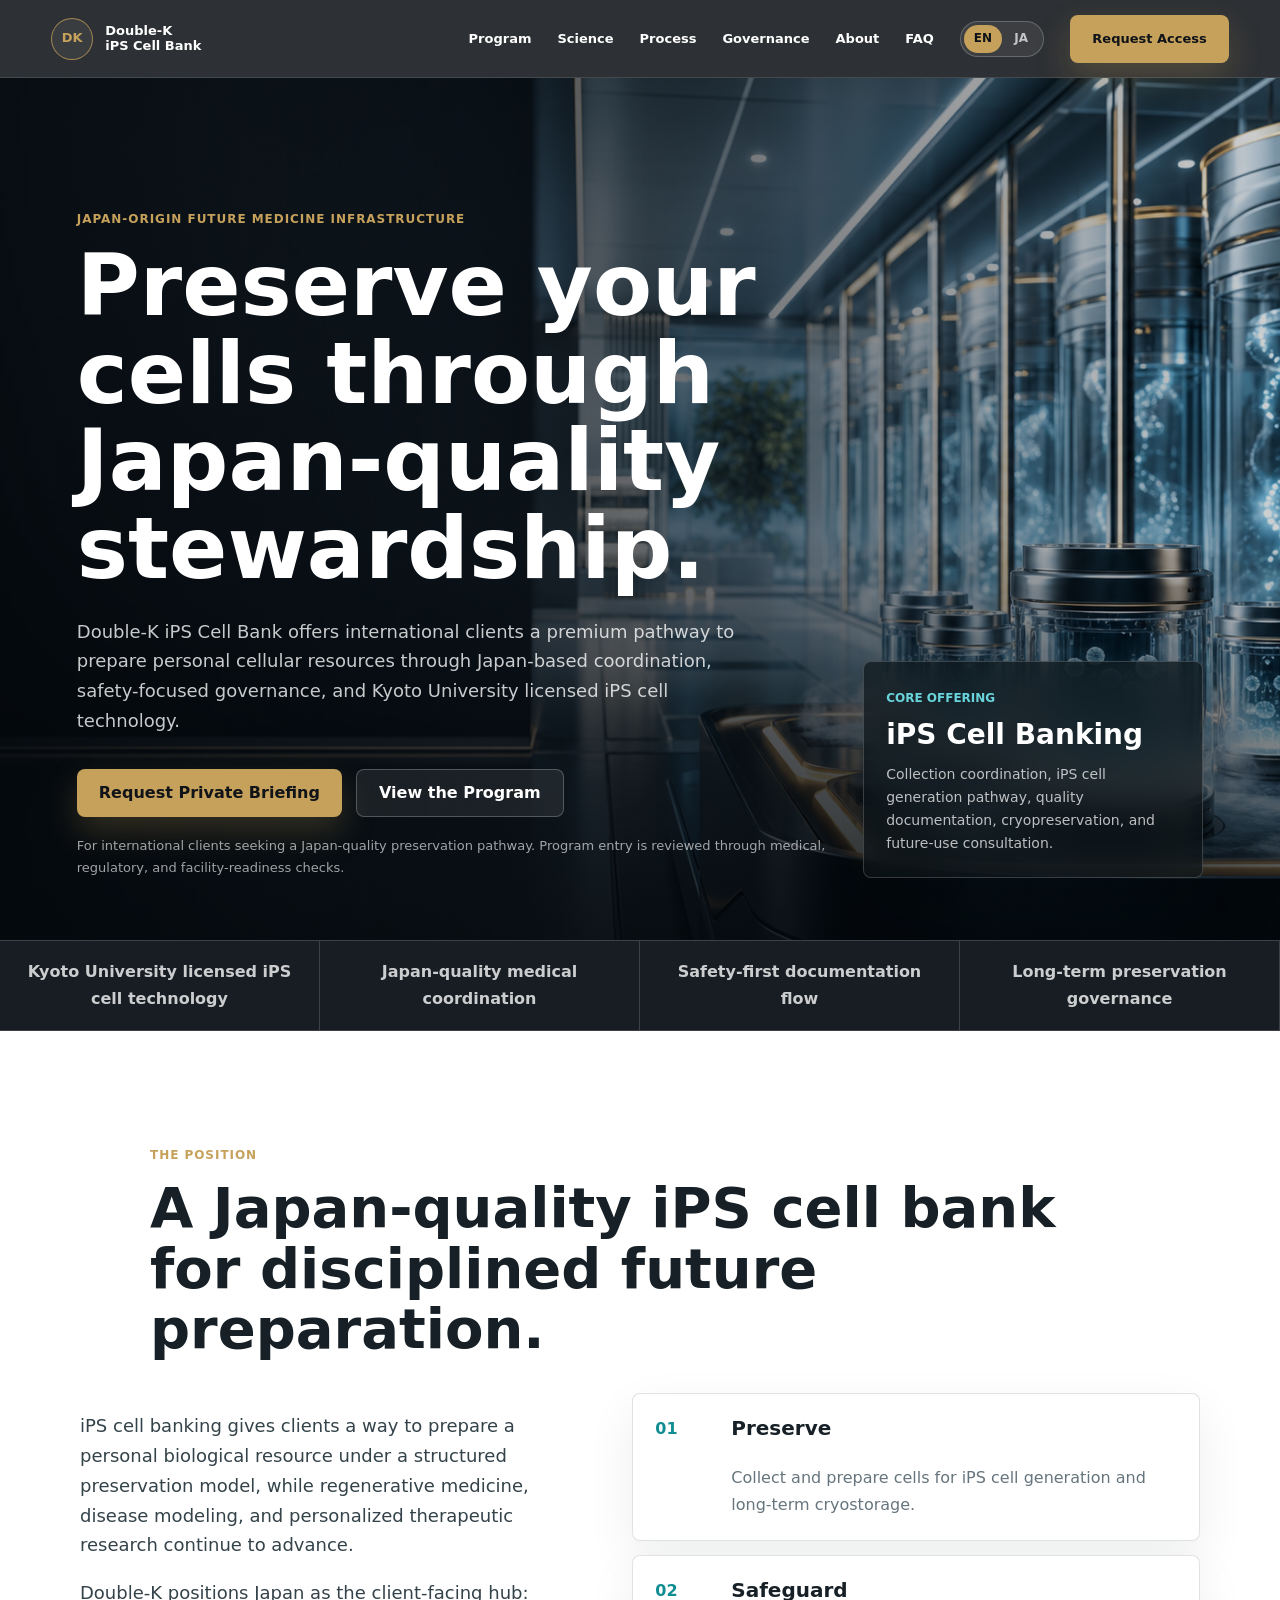
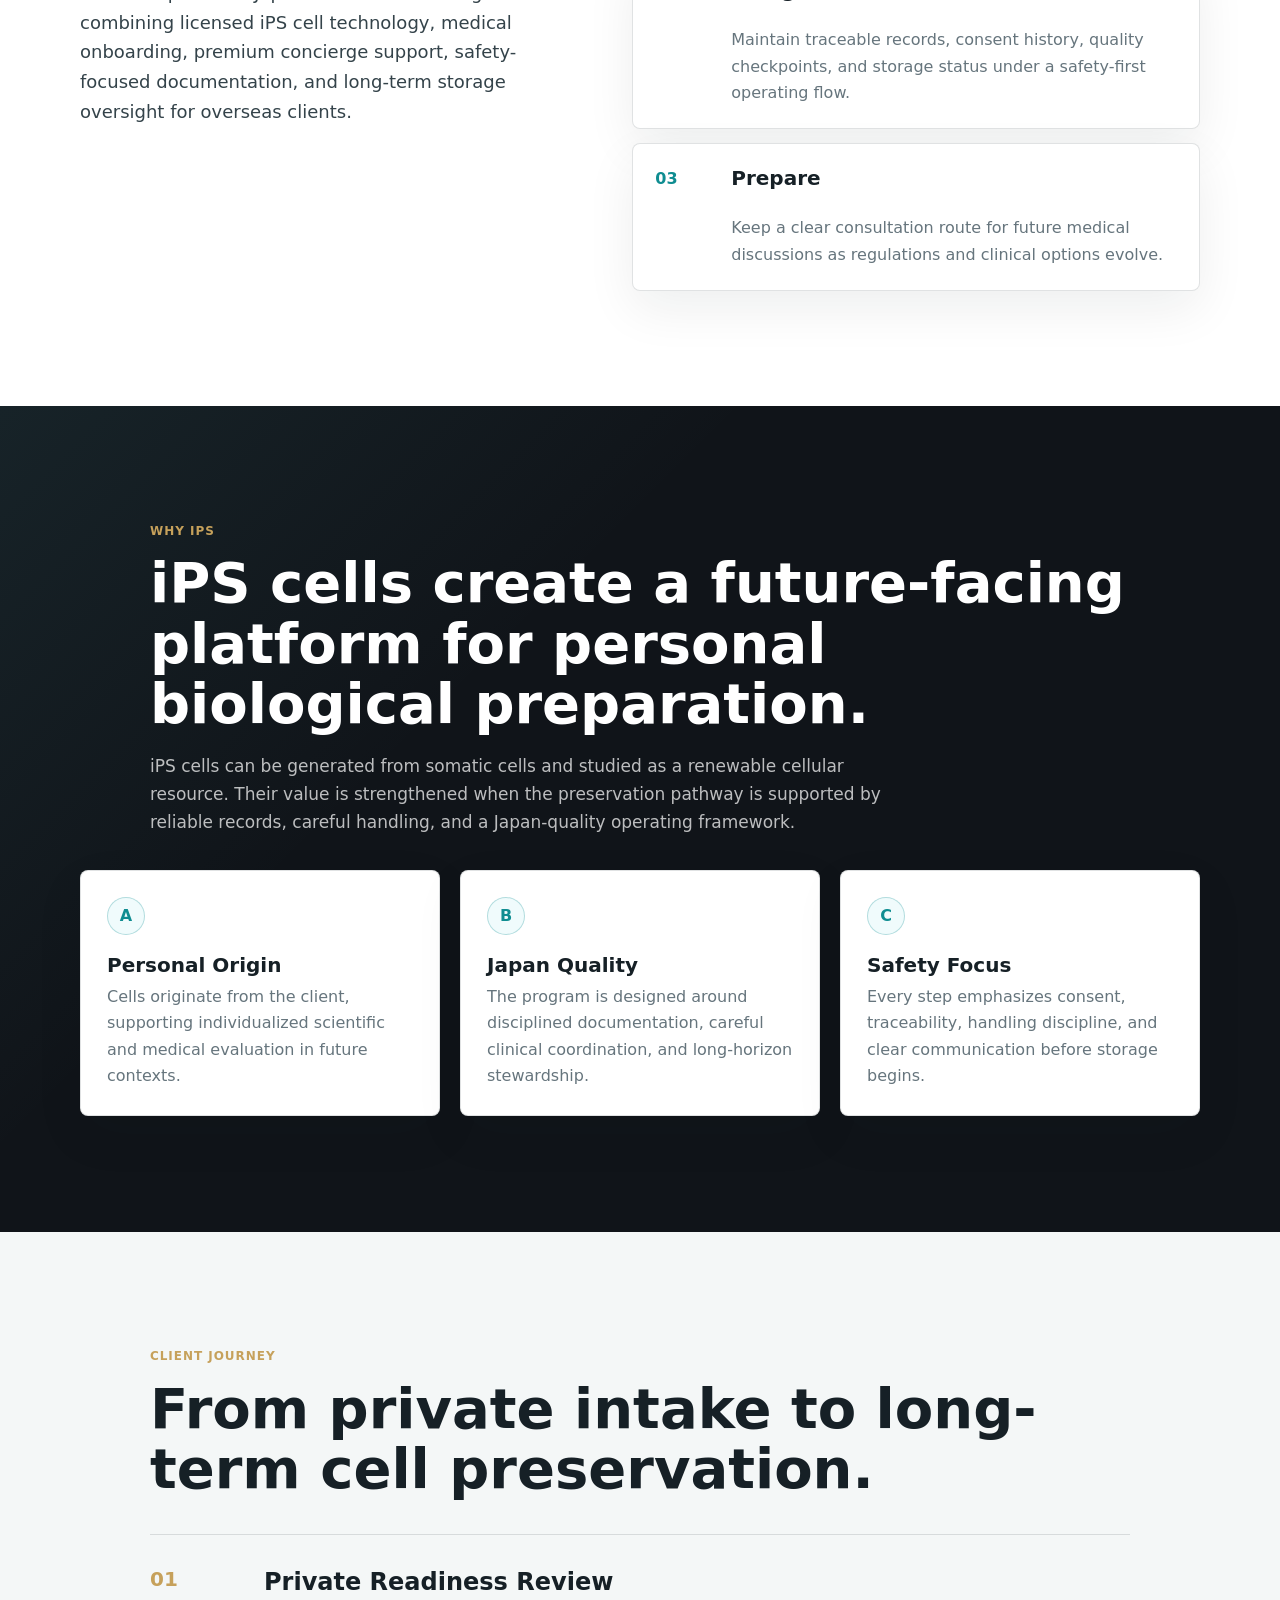
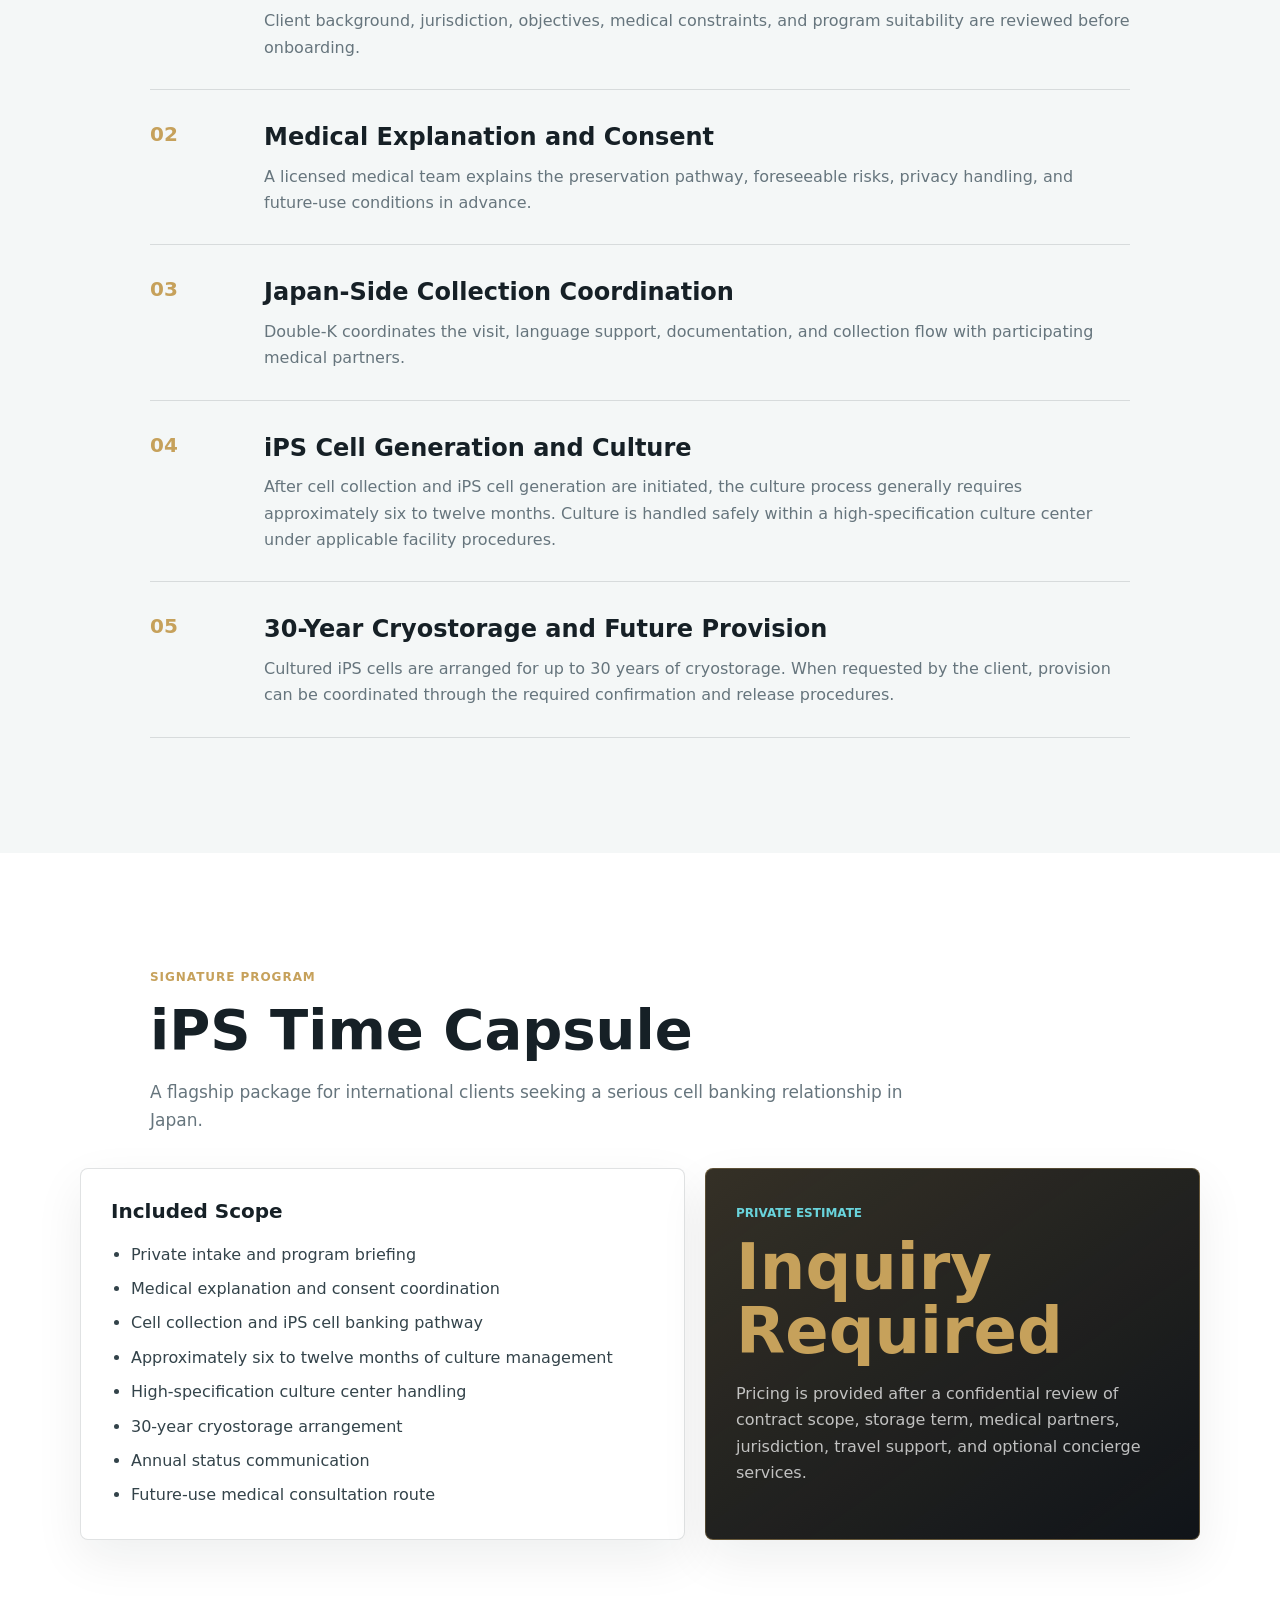
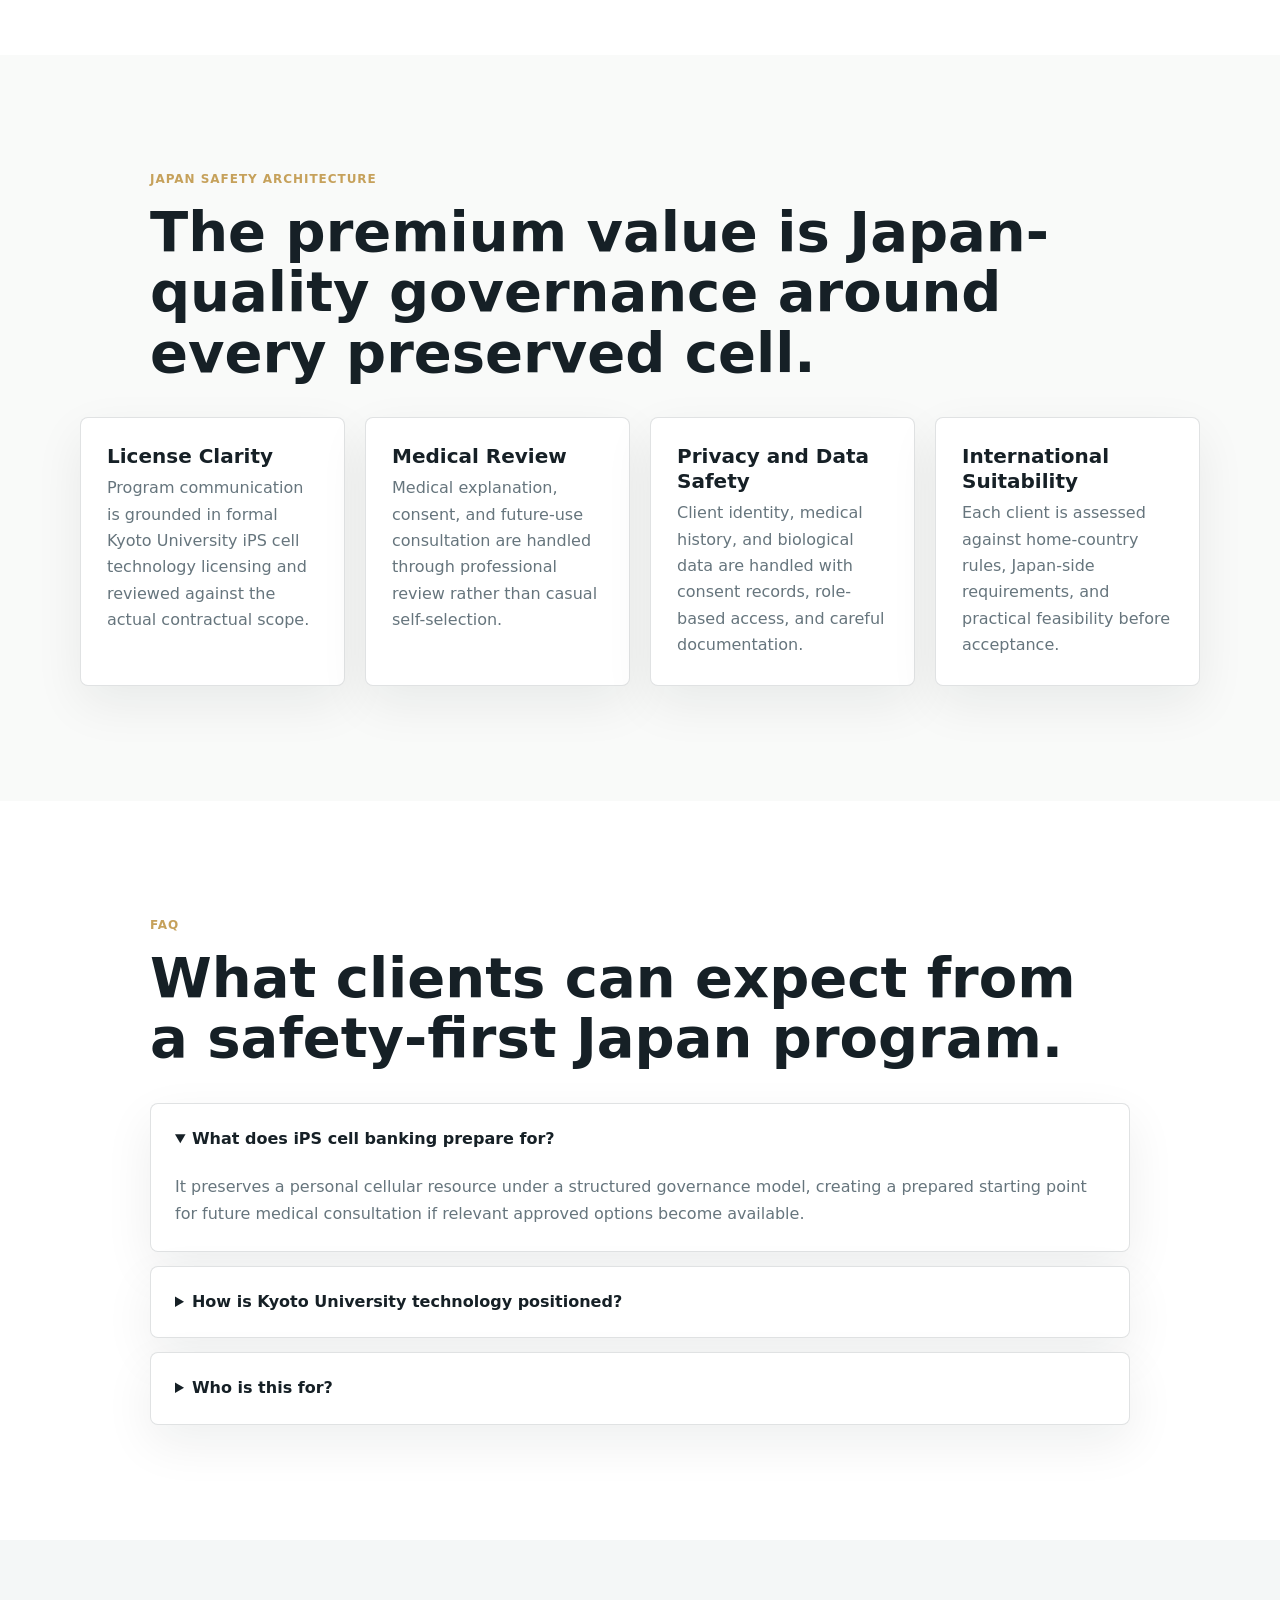
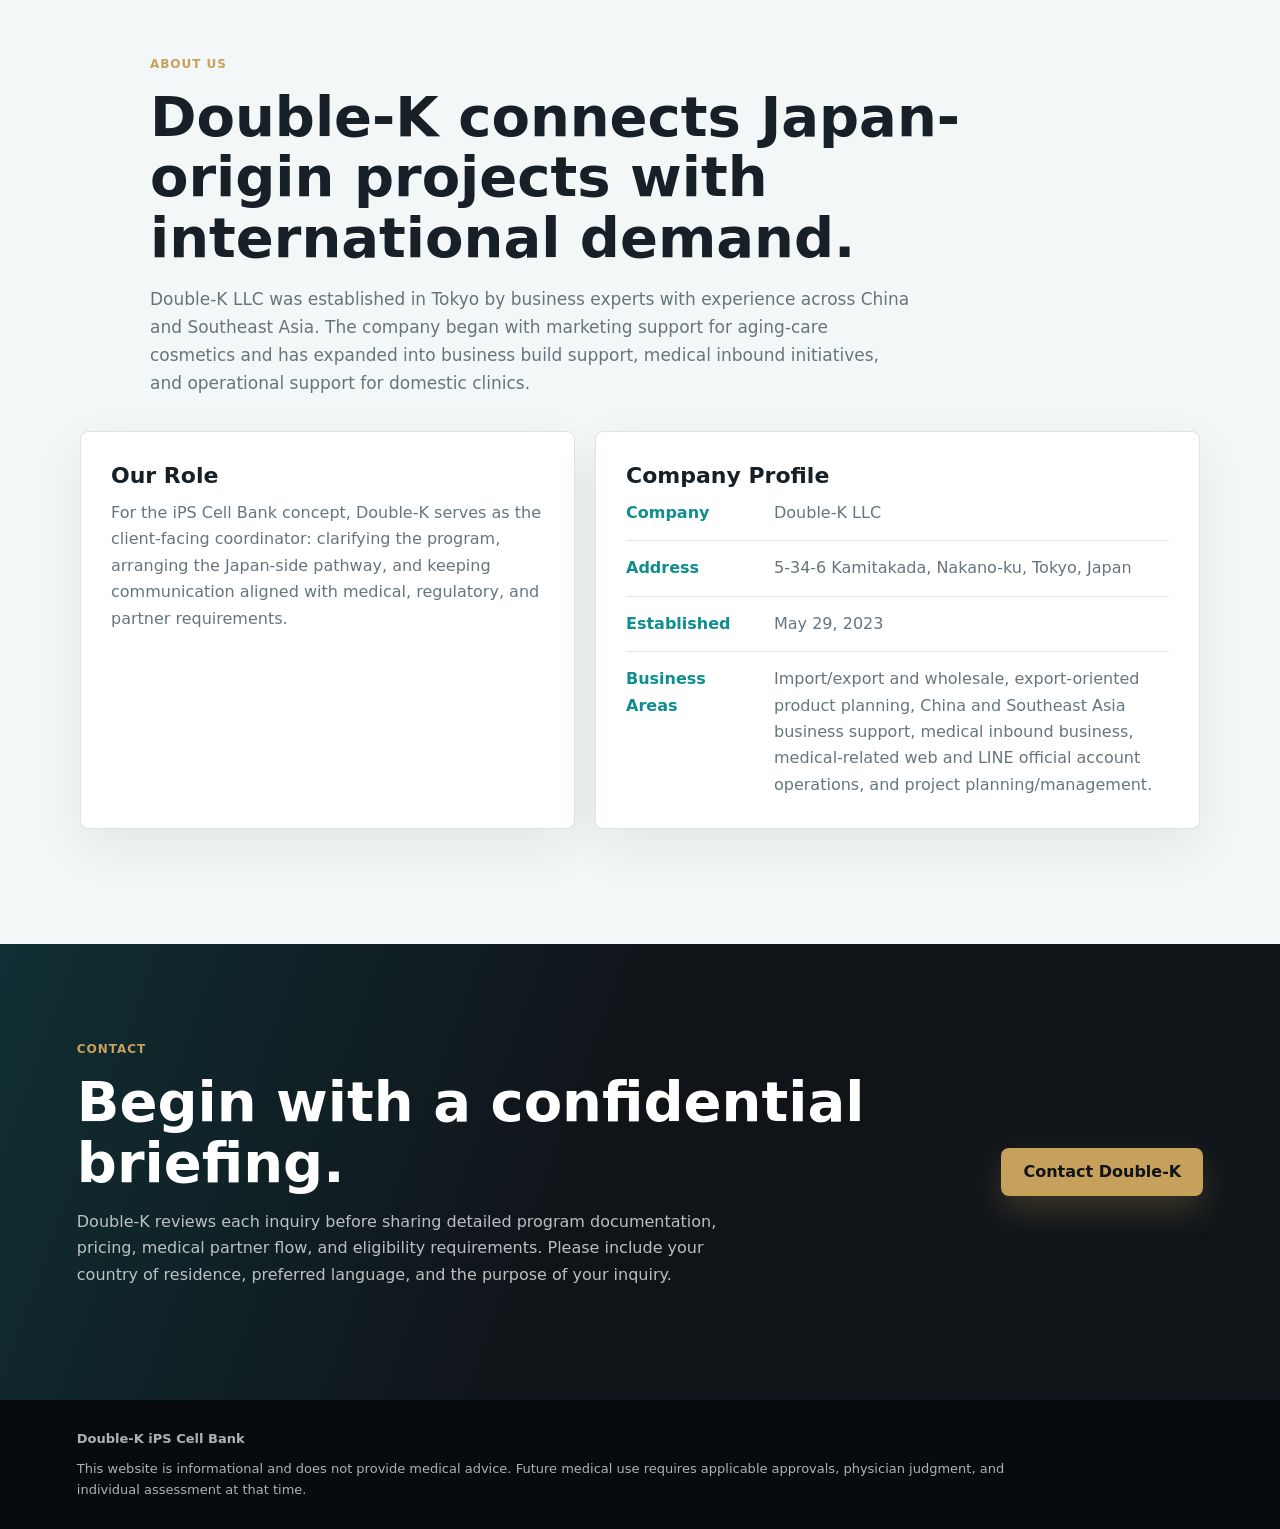
==== commit 9969e0d6: "Add culture and long-term storage details" ====
--- a/index.html
+++ b/index.html
@@ -106,8 +106,8 @@
         <li><span>01</span><div><h3>Private Readiness Review</h3><p>Client background, jurisdiction, objectives, medical constraints, and program suitability are reviewed before onboarding.</p></div></li>
         <li><span>02</span><div><h3>Medical Explanation and Consent</h3><p>A licensed medical team explains the preservation pathway, foreseeable risks, privacy handling, and future-use conditions in advance.</p></div></li>
         <li><span>03</span><div><h3>Japan-Side Collection Coordination</h3><p>Double-K coordinates the visit, language support, documentation, and collection flow with participating medical partners.</p></div></li>
-        <li><span>04</span><div><h3>iPS Cell Generation Pathway</h3><p>Cells move through the agreed processing pathway using Kyoto University licensed iPS cell technology and applicable facility procedures.</p></div></li>
-        <li><span>05</span><div><h3>Quality Record and Cryostorage</h3><p>Storage status, quality documentation, and renewal terms are maintained under a long-term governance model.</p></div></li>
+        <li><span>04</span><div><h3>iPS Cell Generation and Culture</h3><p>After cell collection and iPS cell generation are initiated, the culture process generally requires approximately six to twelve months. Culture is handled safely within a high-specification culture center under applicable facility procedures.</p></div></li>
+        <li><span>05</span><div><h3>30-Year Cryostorage and Future Provision</h3><p>Cultured iPS cells are arranged for up to 30 years of cryostorage. When requested by the client, provision can be coordinated through the required confirmation and release procedures.</p></div></li>
       </ol>
     </section>
 
@@ -124,7 +124,9 @@
             <li>Private intake and program briefing</li>
             <li>Medical explanation and consent coordination</li>
             <li>Cell collection and iPS cell banking pathway</li>
-            <li>Long-term cryostorage arrangement</li>
+            <li>Approximately six to twelve months of culture management</li>
+            <li>High-specification culture center handling</li>
+            <li>30-year cryostorage arrangement</li>
             <li>Annual status communication</li>
             <li>Future-use medical consultation route</li>
           </ul>
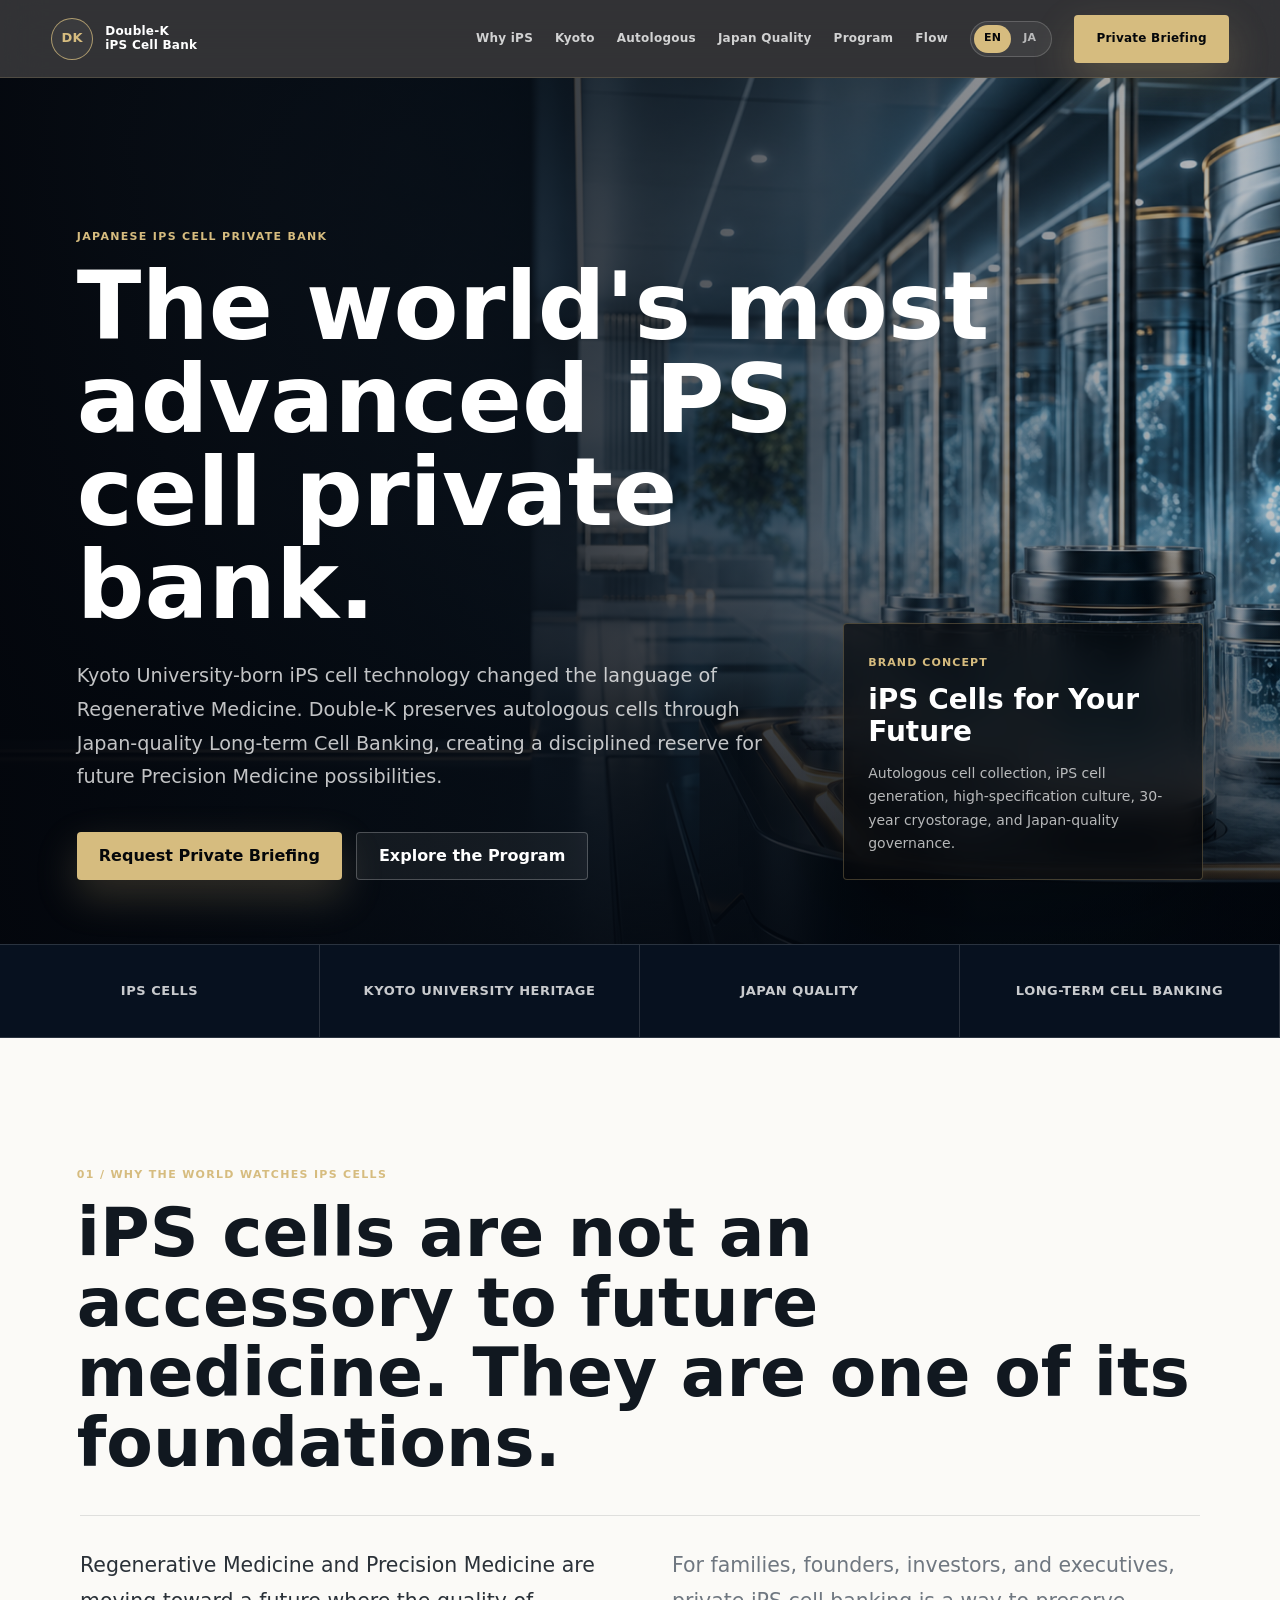
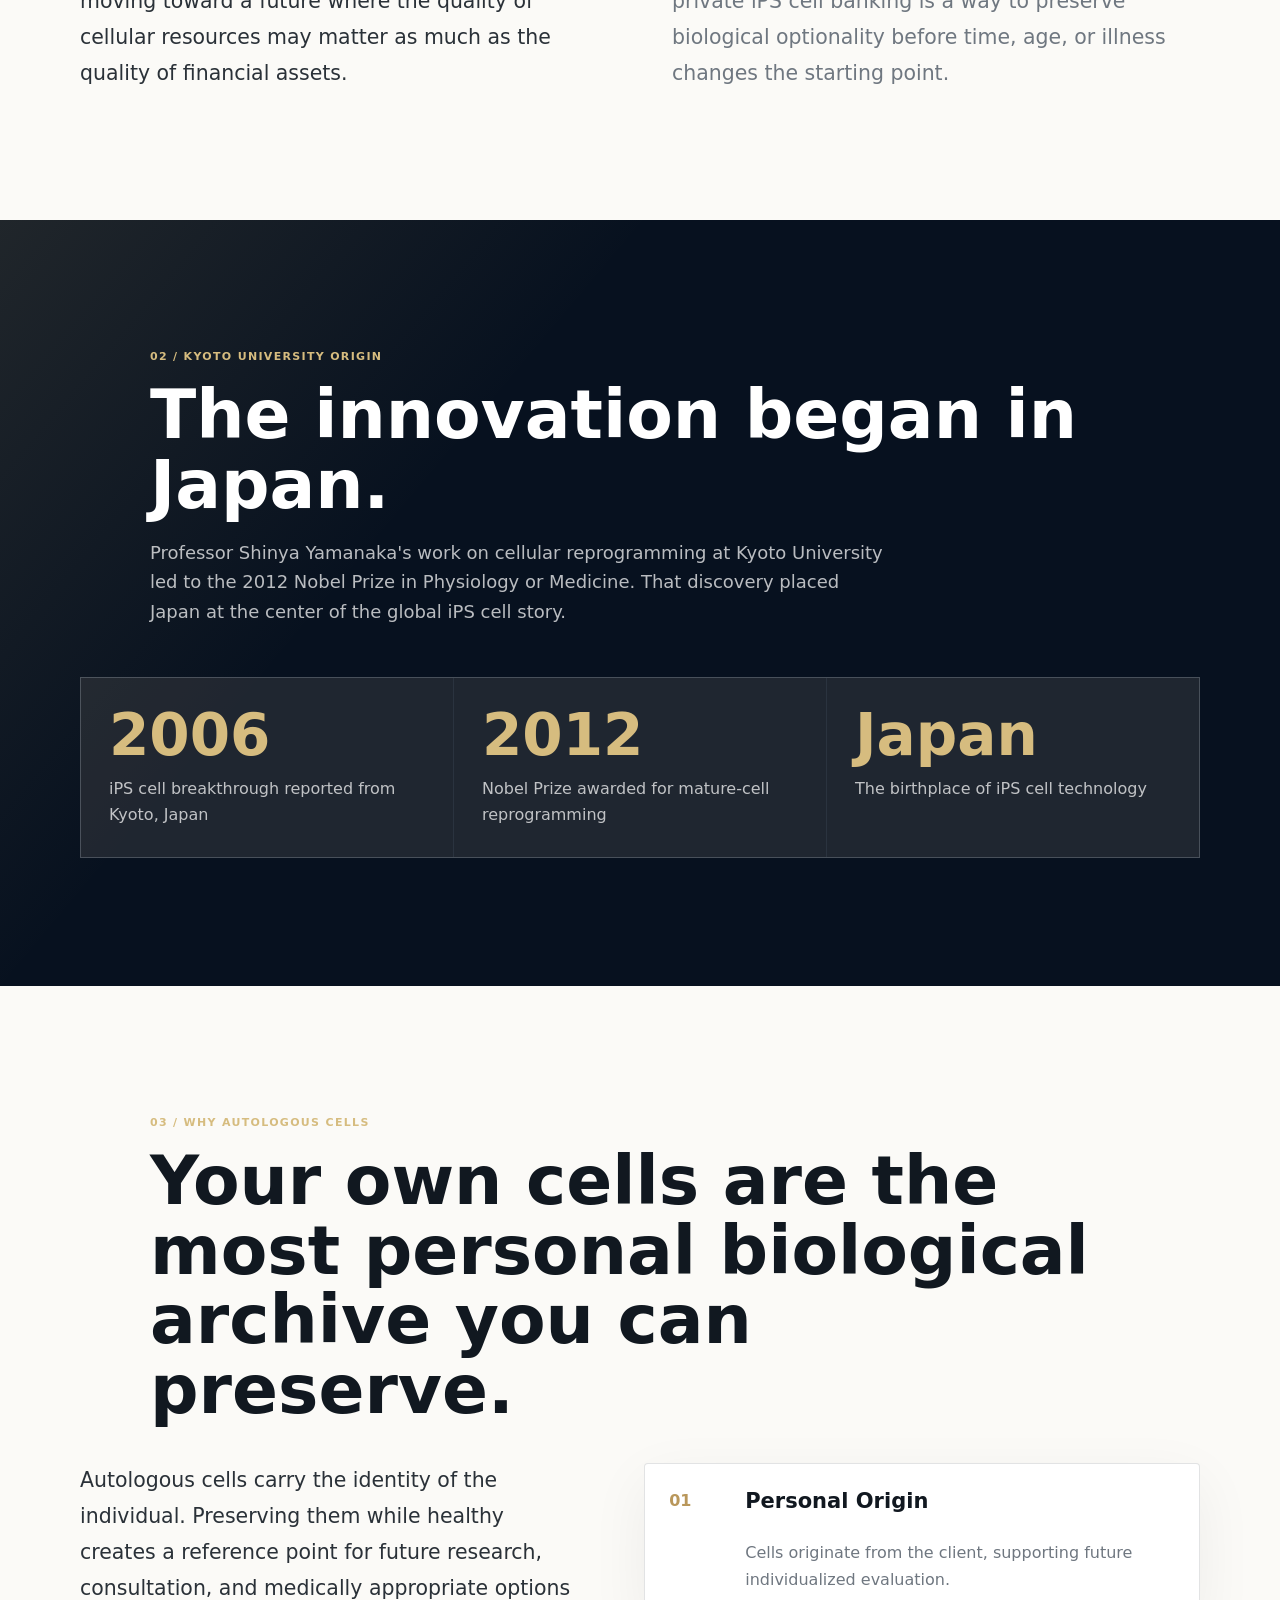
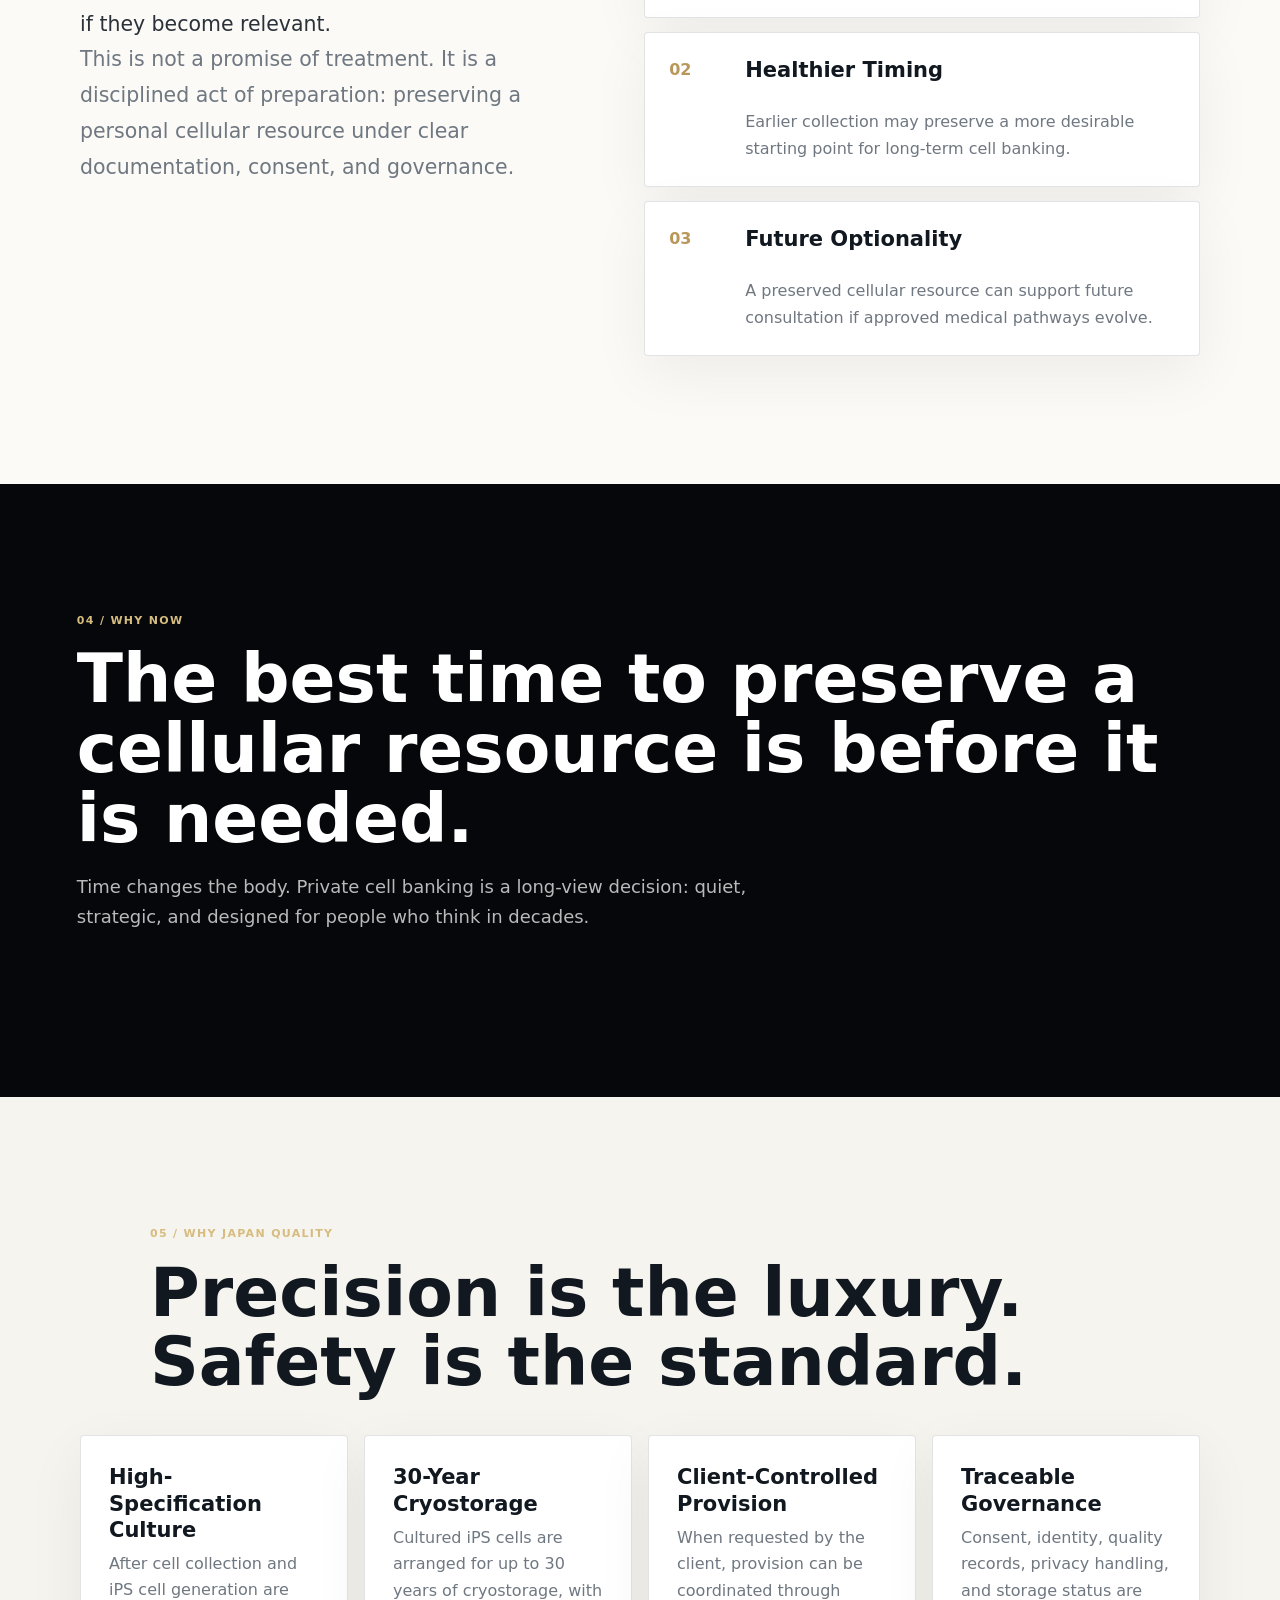
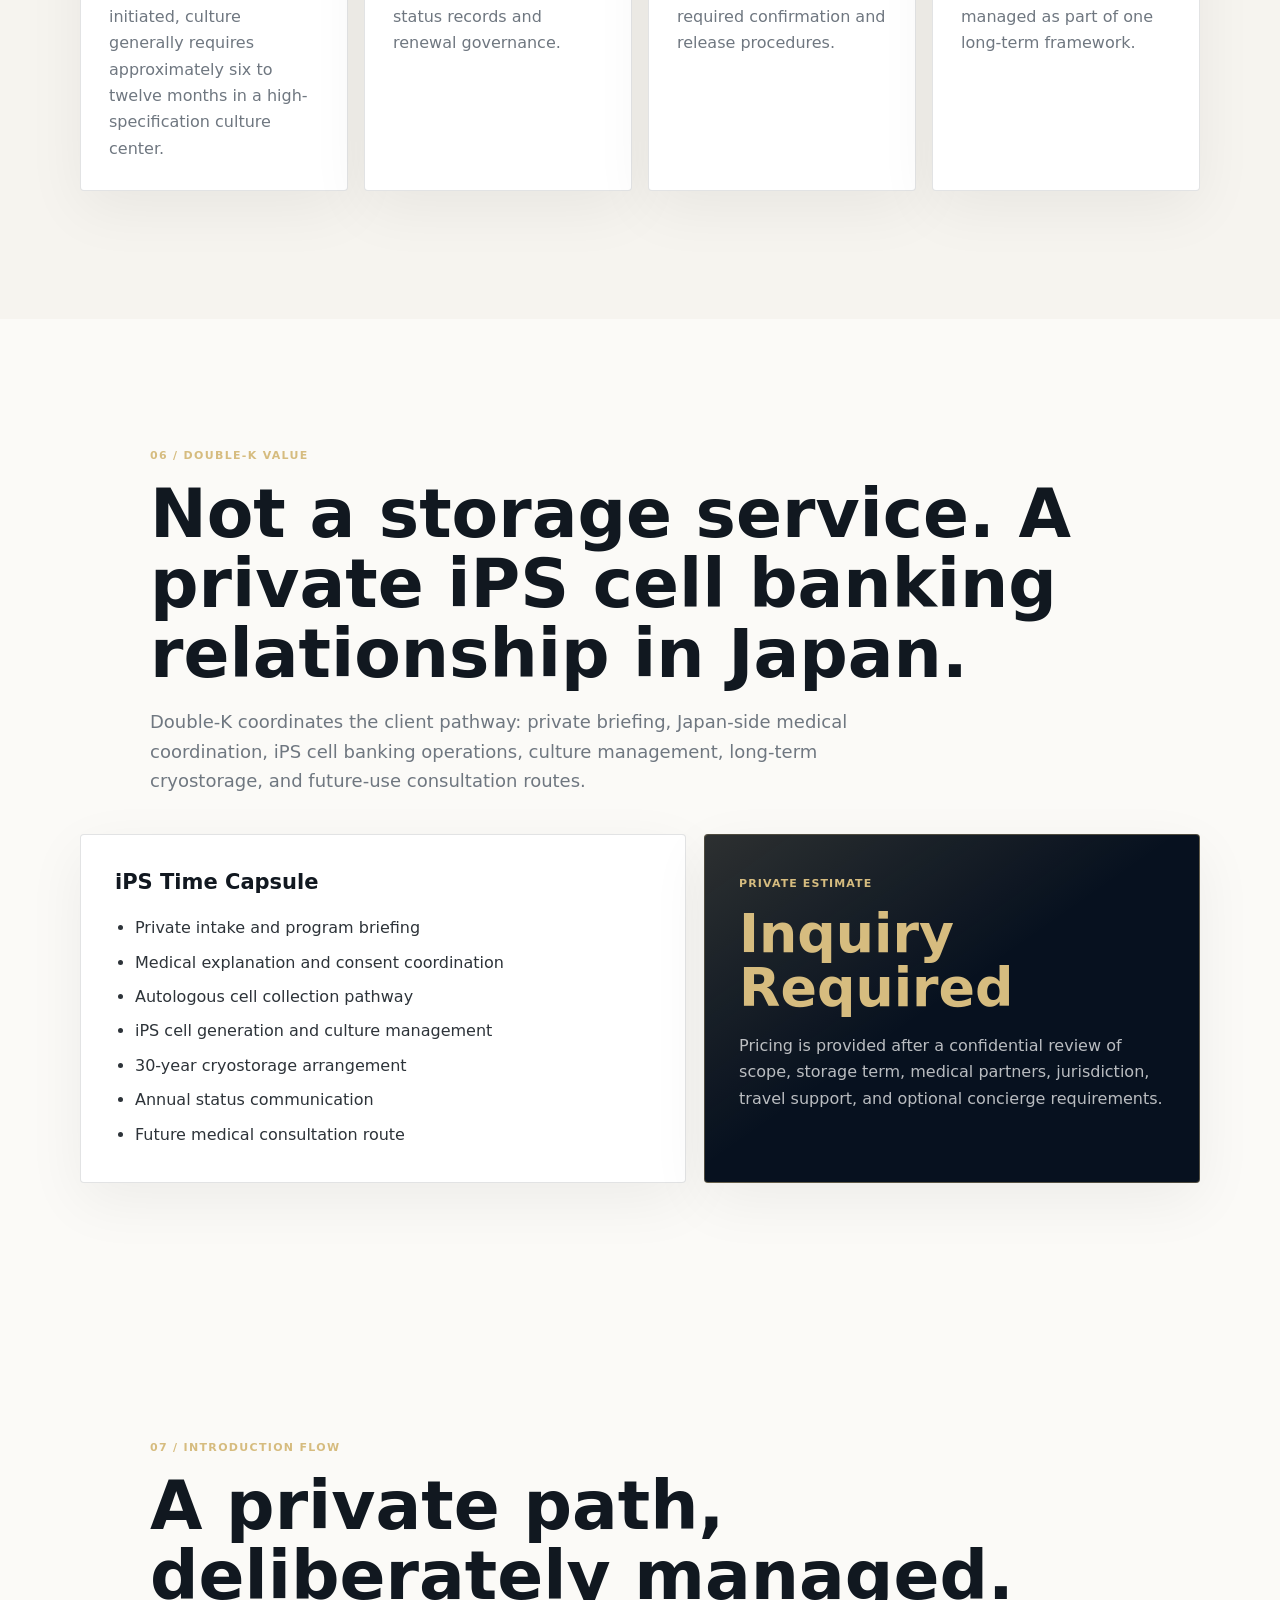
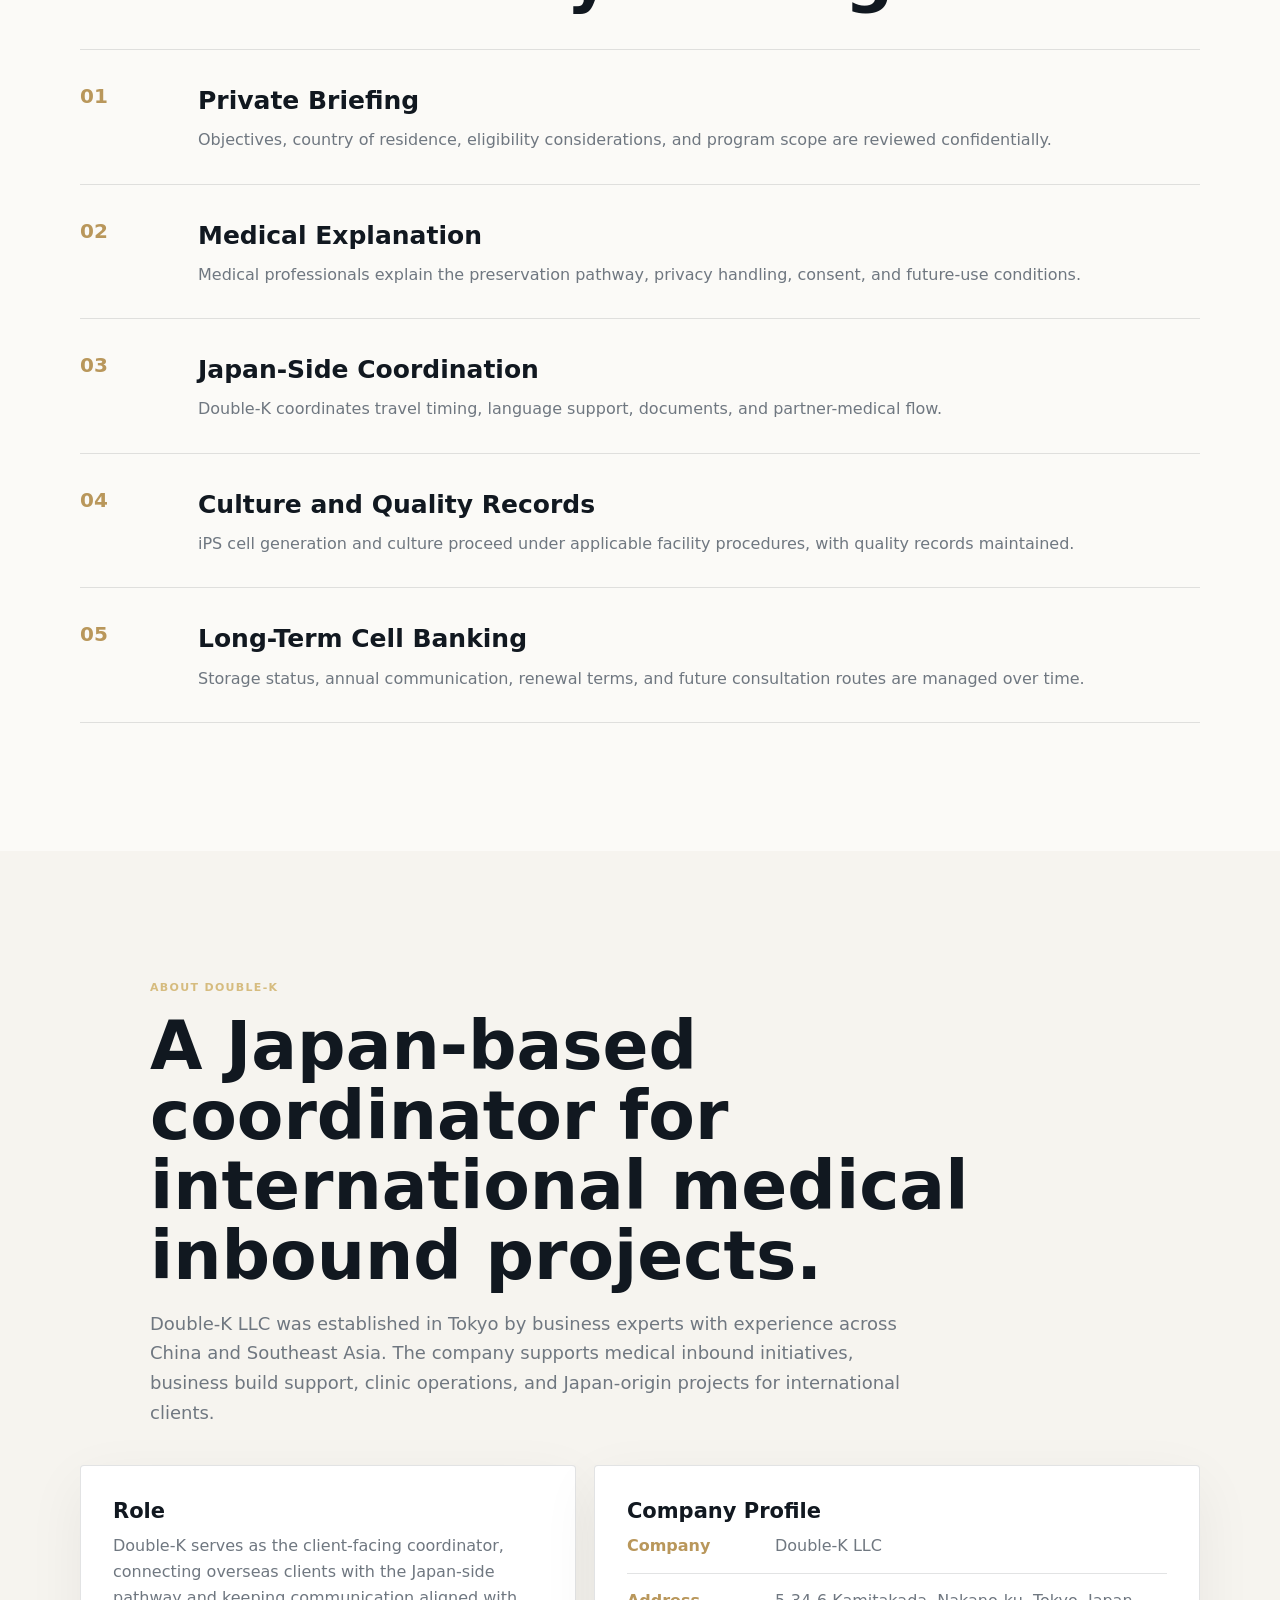
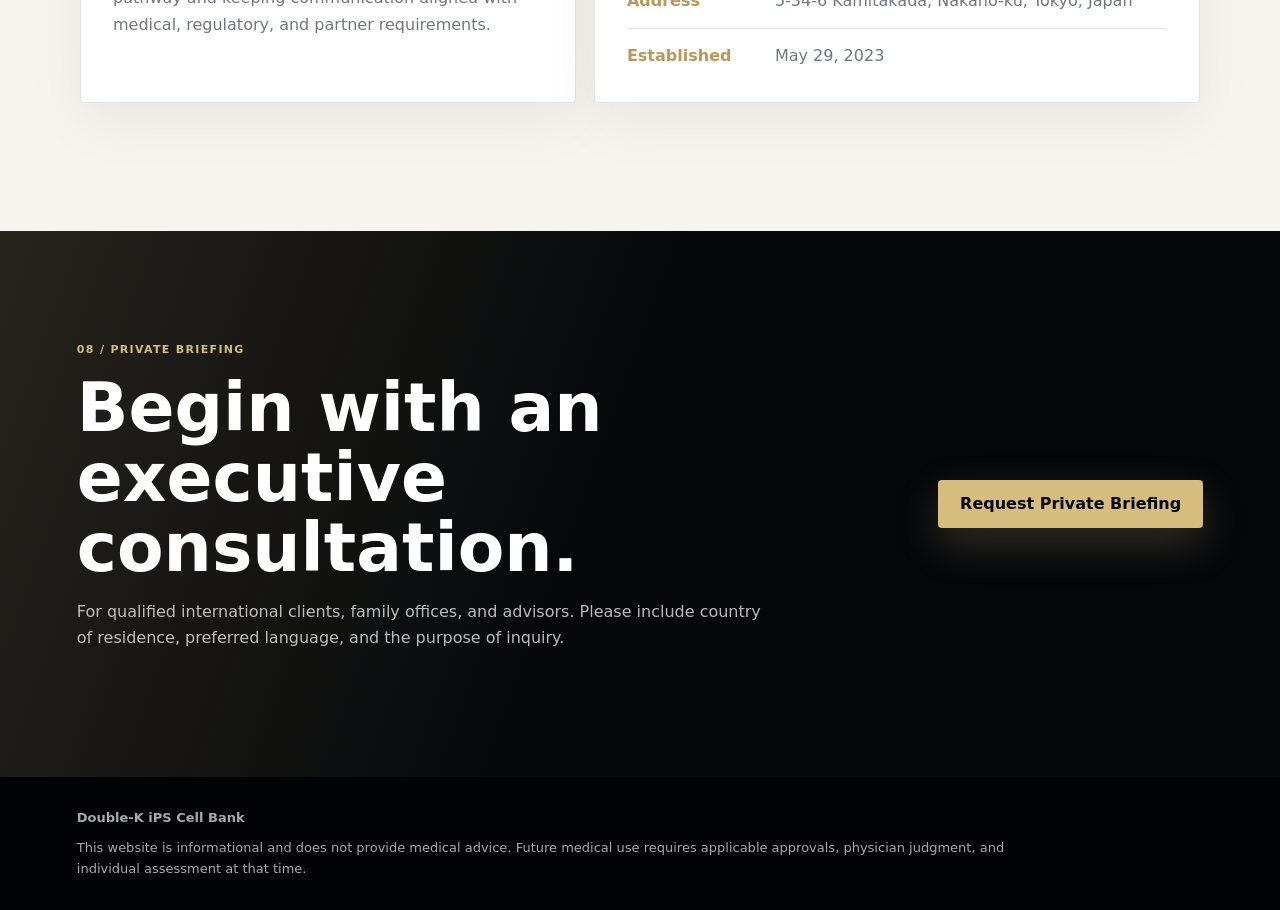
==== commit eb4975c3: "Redesign iPS private bank brand experience" ====
--- a/index.html
+++ b/index.html
@@ -4,11 +4,11 @@
   <meta charset="utf-8">
   <meta name="viewport" content="width=device-width, initial-scale=1">
   <link rel="icon" type="image/svg+xml" href="assets/favicon.svg">
-  <title>Double-K iPS Cell Bank | Private Cell Preservation in Japan</title>
-  <meta name="description" content="Double-K iPS Cell Bank is a premium international cell banking program in Japan, built around Kyoto University licensed iPS cell technology, medical coordination, and long-term preservation governance.">
+  <title>Double-K iPS Cell Bank | The World's Most Advanced iPS Cell Private Bank</title>
+  <meta name="description" content="A Japan-quality private iPS cell bank for international executives, family offices, and future-focused clients seeking long-term cell banking built around Kyoto University licensed iPS cell technology.">
   <meta property="og:site_name" content="Double-K iPS Cell Bank">
-  <meta property="og:title" content="Double-K iPS Cell Bank | Private Cell Preservation in Japan">
-  <meta property="og:description" content="Preserve future medical optionality through a premium iPS cell banking program in Japan.">
+  <meta property="og:title" content="Double-K iPS Cell Bank | The World's Most Advanced iPS Cell Private Bank">
+  <meta property="og:description" content="World-class iPS cell private banking in Japan, designed for long-term cell preservation and future medical optionality.">
   <meta property="og:type" content="website">
   <meta property="og:image" content="assets/ips-cell-bank-hero.png">
   <meta name="twitter:card" content="summary_large_image">
@@ -24,164 +24,165 @@
       <span></span><span></span><span></span>
     </button>
     <nav id="site-nav" class="site-nav">
+      <a href="#why">Why iPS</a>
+      <a href="#origin">Kyoto</a>
+      <a href="#cells">Autologous</a>
+      <a href="#quality">Japan Quality</a>
       <a href="#program">Program</a>
-      <a href="#science">Science</a>
-      <a href="#process">Process</a>
-      <a href="#governance">Governance</a>
-      <a href="#about">About</a>
-      <a href="#faq">FAQ</a>
+      <a href="#process">Flow</a>
       <span class="lang-switch" aria-label="Language switcher">
         <a class="is-active" href="./" aria-current="page">EN</a>
         <a href="ja/">JA</a>
       </span>
-      <a class="nav-cta" href="#contact">Request Access</a>
+      <a class="nav-cta" href="#contact">Private Briefing</a>
     </nav>
   </header>
 
   <main id="top">
     <section class="hero">
-      <img class="hero-bg" src="assets/ips-cell-bank-hero.png" alt="Futuristic biomedical cryostorage environment">
+      <img class="hero-bg" src="assets/ips-cell-bank-hero.png" alt="Advanced iPS cell banking and cryostorage environment">
       <div class="hero-shade"></div>
       <div class="hero-copy">
-        <p class="eyebrow">Japan-Origin Future Medicine Infrastructure</p>
-        <h1>Preserve your cells through Japan-quality stewardship.</h1>
-        <p class="lead">Double-K iPS Cell Bank offers international clients a premium pathway to prepare personal cellular resources through Japan-based coordination, safety-focused governance, and Kyoto University licensed iPS cell technology.</p>
+        <p class="eyebrow">Japanese iPS Cell Private Bank</p>
+        <h1>The world's most advanced iPS cell private bank.</h1>
+        <p class="lead">Kyoto University-born iPS cell technology changed the language of Regenerative Medicine. Double-K preserves autologous cells through Japan-quality Long-term Cell Banking, creating a disciplined reserve for future Precision Medicine possibilities.</p>
         <div class="hero-actions">
           <a class="button primary" href="#contact">Request Private Briefing</a>
-          <a class="button secondary" href="#process">View the Program</a>
+          <a class="button secondary" href="#program">Explore the Program</a>
         </div>
-        <p class="hero-note">For international clients seeking a Japan-quality preservation pathway. Program entry is reviewed through medical, regulatory, and facility-readiness checks.</p>
-      </div>
-      <div class="hero-panel" aria-label="Program highlights">
-        <span class="panel-kicker">Core Offering</span>
-        <strong>iPS Cell Banking</strong>
-        <p>Collection coordination, iPS cell generation pathway, quality documentation, cryopreservation, and future-use consultation.</p>
-      </div>
-    </section>
-
-    <section class="proof-band">
-      <p>Kyoto University licensed iPS cell technology</p>
-      <p>Japan-quality medical coordination</p>
-      <p>Safety-first documentation flow</p>
-      <p>Long-term preservation governance</p>
-    </section>
-
-    <section id="program" class="section split-section">
-      <div class="section-heading">
-        <p class="eyebrow">The Position</p>
-        <h2>A Japan-quality iPS cell bank for disciplined future preparation.</h2>
+      </div>
+      <aside class="hero-panel" aria-label="Program essence">
+        <span class="panel-kicker">Brand Concept</span>
+        <strong>iPS Cells for Your Future</strong>
+        <p>Autologous cell collection, iPS cell generation, high-specification culture, 30-year cryostorage, and Japan-quality governance.</p>
+      </aside>
+    </section>
+
+    <section class="proof-band" aria-label="Core credentials">
+      <p>iPS Cells</p>
+      <p>Kyoto University Heritage</p>
+      <p>Japan Quality</p>
+      <p>Long-term Cell Banking</p>
+    </section>
+
+    <section id="why" class="section editorial-section">
+      <div class="section-heading wide-heading">
+        <p class="eyebrow">01 / Why the World Watches iPS Cells</p>
+        <h2>iPS cells are not an accessory to future medicine. They are one of its foundations.</h2>
+      </div>
+      <div class="statement-grid">
+        <p>Regenerative Medicine and Precision Medicine are moving toward a future where the quality of cellular resources may matter as much as the quality of financial assets.</p>
+        <p>For families, founders, investors, and executives, private iPS cell banking is a way to preserve biological optionality before time, age, or illness changes the starting point.</p>
+      </div>
+    </section>
+
+    <section id="origin" class="section origin-section">
+      <div class="origin-card">
+        <p class="eyebrow">02 / Kyoto University Origin</p>
+        <h2>The innovation began in Japan.</h2>
+        <p>Professor Shinya Yamanaka's work on cellular reprogramming at Kyoto University led to the 2012 Nobel Prize in Physiology or Medicine. That discovery placed Japan at the center of the global iPS cell story.</p>
+      </div>
+      <div class="origin-metrics" aria-label="iPS cell origin signals">
+        <article><strong>2006</strong><span>iPS cell breakthrough reported from Kyoto, Japan</span></article>
+        <article><strong>2012</strong><span>Nobel Prize awarded for mature-cell reprogramming</span></article>
+        <article><strong>Japan</strong><span>The birthplace of iPS cell technology</span></article>
+      </div>
+    </section>
+
+    <section id="cells" class="section split-section">
+      <div class="section-heading">
+        <p class="eyebrow">03 / Why Autologous Cells</p>
+        <h2>Your own cells are the most personal biological archive you can preserve.</h2>
       </div>
       <div class="split-grid">
-        <div>
-          <p>iPS cell banking gives clients a way to prepare a personal biological resource under a structured preservation model, while regenerative medicine, disease modeling, and personalized therapeutic research continue to advance.</p>
-          <p>Double-K positions Japan as the client-facing hub: combining licensed iPS cell technology, medical onboarding, premium concierge support, safety-focused documentation, and long-term storage oversight for overseas clients.</p>
+        <div class="quiet-copy">
+          <p>Autologous cells carry the identity of the individual. Preserving them while healthy creates a reference point for future research, consultation, and medically appropriate options if they become relevant.</p>
+          <p>This is not a promise of treatment. It is a disciplined act of preparation: preserving a personal cellular resource under clear documentation, consent, and governance.</p>
         </div>
         <div class="signal-list">
-          <article><span>01</span><h3>Preserve</h3><p>Collect and prepare cells for iPS cell generation and long-term cryostorage.</p></article>
-          <article><span>02</span><h3>Safeguard</h3><p>Maintain traceable records, consent history, quality checkpoints, and storage status under a safety-first operating flow.</p></article>
-          <article><span>03</span><h3>Prepare</h3><p>Keep a clear consultation route for future medical discussions as regulations and clinical options evolve.</p></article>
+          <article><span>01</span><h3>Personal Origin</h3><p>Cells originate from the client, supporting future individualized evaluation.</p></article>
+          <article><span>02</span><h3>Healthier Timing</h3><p>Earlier collection may preserve a more desirable starting point for long-term cell banking.</p></article>
+          <article><span>03</span><h3>Future Optionality</h3><p>A preserved cellular resource can support future consultation if approved medical pathways evolve.</p></article>
         </div>
       </div>
     </section>
 
-    <section id="science" class="section dark-section">
-      <div class="section-heading">
-        <p class="eyebrow">Why iPS</p>
-        <h2>iPS cells create a future-facing platform for personal biological preparation.</h2>
-        <p>iPS cells can be generated from somatic cells and studied as a renewable cellular resource. Their value is strengthened when the preservation pathway is supported by reliable records, careful handling, and a Japan-quality operating framework.</p>
+    <section id="timing" class="section dark-section">
+      <div class="section-heading wide-heading">
+        <p class="eyebrow">04 / Why Now</p>
+        <h2>The best time to preserve a cellular resource is before it is needed.</h2>
+        <p>Time changes the body. Private cell banking is a long-view decision: quiet, strategic, and designed for people who think in decades.</p>
+      </div>
+    </section>
+
+    <section id="quality" class="section quality-section">
+      <div class="section-heading">
+        <p class="eyebrow">05 / Why Japan Quality</p>
+        <h2>Precision is the luxury. Safety is the standard.</h2>
       </div>
       <div class="feature-grid">
-        <article><span class="icon">A</span><h3>Personal Origin</h3><p>Cells originate from the client, supporting individualized scientific and medical evaluation in future contexts.</p></article>
-        <article><span class="icon">B</span><h3>Japan Quality</h3><p>The program is designed around disciplined documentation, careful clinical coordination, and long-horizon stewardship.</p></article>
-        <article><span class="icon">C</span><h3>Safety Focus</h3><p>Every step emphasizes consent, traceability, handling discipline, and clear communication before storage begins.</p></article>
-      </div>
-    </section>
-
-    <section id="process" class="section process-section">
-      <div class="section-heading">
-        <p class="eyebrow">Client Journey</p>
-        <h2>From private intake to long-term cell preservation.</h2>
-      </div>
-      <ol class="process-list">
-        <li><span>01</span><div><h3>Private Readiness Review</h3><p>Client background, jurisdiction, objectives, medical constraints, and program suitability are reviewed before onboarding.</p></div></li>
-        <li><span>02</span><div><h3>Medical Explanation and Consent</h3><p>A licensed medical team explains the preservation pathway, foreseeable risks, privacy handling, and future-use conditions in advance.</p></div></li>
-        <li><span>03</span><div><h3>Japan-Side Collection Coordination</h3><p>Double-K coordinates the visit, language support, documentation, and collection flow with participating medical partners.</p></div></li>
-        <li><span>04</span><div><h3>iPS Cell Generation and Culture</h3><p>After cell collection and iPS cell generation are initiated, the culture process generally requires approximately six to twelve months. Culture is handled safely within a high-specification culture center under applicable facility procedures.</p></div></li>
-        <li><span>05</span><div><h3>30-Year Cryostorage and Future Provision</h3><p>Cultured iPS cells are arranged for up to 30 years of cryostorage. When requested by the client, provision can be coordinated through the required confirmation and release procedures.</p></div></li>
-      </ol>
-    </section>
-
-    <section class="section package-section">
-      <div class="section-heading">
-        <p class="eyebrow">Signature Program</p>
-        <h2>iPS Time Capsule</h2>
-        <p>A flagship package for international clients seeking a serious cell banking relationship in Japan.</p>
-      </div>
-      <div class="package-grid">
+        <article><h3>High-Specification Culture</h3><p>After cell collection and iPS cell generation are initiated, culture generally requires approximately six to twelve months in a high-specification culture center.</p></article>
+        <article><h3>30-Year Cryostorage</h3><p>Cultured iPS cells are arranged for up to 30 years of cryostorage, with status records and renewal governance.</p></article>
+        <article><h3>Client-Controlled Provision</h3><p>When requested by the client, provision can be coordinated through required confirmation and release procedures.</p></article>
+        <article><h3>Traceable Governance</h3><p>Consent, identity, quality records, privacy handling, and storage status are managed as part of one long-term framework.</p></article>
+      </div>
+    </section>
+
+    <section id="program" class="section program-section">
+      <div class="section-heading">
+        <p class="eyebrow">06 / Double-K Value</p>
+        <h2>Not a storage service. A private iPS cell banking relationship in Japan.</h2>
+        <p>Double-K coordinates the client pathway: private briefing, Japan-side medical coordination, iPS cell banking operations, culture management, long-term cryostorage, and future-use consultation routes.</p>
+      </div>
+      <div class="program-grid">
         <article>
-          <h3>Included Scope</h3>
+          <h3>iPS Time Capsule</h3>
           <ul>
             <li>Private intake and program briefing</li>
             <li>Medical explanation and consent coordination</li>
-            <li>Cell collection and iPS cell banking pathway</li>
-            <li>Approximately six to twelve months of culture management</li>
-            <li>High-specification culture center handling</li>
+            <li>Autologous cell collection pathway</li>
+            <li>iPS cell generation and culture management</li>
             <li>30-year cryostorage arrangement</li>
             <li>Annual status communication</li>
-            <li>Future-use medical consultation route</li>
+            <li>Future medical consultation route</li>
           </ul>
         </article>
-        <article class="price-card">
+        <article class="estimate-card">
           <span>Private Estimate</span>
           <strong>Inquiry Required</strong>
-          <p>Pricing is provided after a confidential review of contract scope, storage term, medical partners, jurisdiction, travel support, and optional concierge services.</p>
+          <p>Pricing is provided after a confidential review of scope, storage term, medical partners, jurisdiction, travel support, and optional concierge requirements.</p>
         </article>
       </div>
     </section>
 
-    <section id="governance" class="section governance-section">
-      <div class="section-heading">
-        <p class="eyebrow">Japan Safety Architecture</p>
-        <h2>The premium value is Japan-quality governance around every preserved cell.</h2>
-      </div>
-      <div class="governance-grid">
-        <article><h3>License Clarity</h3><p>Program communication is grounded in formal Kyoto University iPS cell technology licensing and reviewed against the actual contractual scope.</p></article>
-        <article><h3>Medical Review</h3><p>Medical explanation, consent, and future-use consultation are handled through professional review rather than casual self-selection.</p></article>
-        <article><h3>Privacy and Data Safety</h3><p>Client identity, medical history, and biological data are handled with consent records, role-based access, and careful documentation.</p></article>
-        <article><h3>International Suitability</h3><p>Each client is assessed against home-country rules, Japan-side requirements, and practical feasibility before acceptance.</p></article>
-      </div>
-    </section>
-
-    <section id="faq" class="section faq-section">
-      <div class="section-heading">
-        <p class="eyebrow">FAQ</p>
-        <h2>What clients can expect from a safety-first Japan program.</h2>
-      </div>
-      <div class="faq-list">
-        <details open><summary>What does iPS cell banking prepare for?</summary><p>It preserves a personal cellular resource under a structured governance model, creating a prepared starting point for future medical consultation if relevant approved options become available.</p></details>
-        <details><summary>How is Kyoto University technology positioned?</summary><p>The program uses Kyoto University licensed iPS cell technology within the scope of the license agreement, combined with Double-K's Japan-side coordination and client support.</p></details>
-        <details><summary>Who is this for?</summary><p>International clients who want a long-term, professionally governed cell banking relationship in Japan, with emphasis on documentation quality, safety review, and future readiness.</p></details>
-      </div>
+    <section id="process" class="section process-section">
+      <div class="section-heading">
+        <p class="eyebrow">07 / Introduction Flow</p>
+        <h2>A private path, deliberately managed.</h2>
+      </div>
+      <ol class="process-list">
+        <li><span>01</span><div><h3>Private Briefing</h3><p>Objectives, country of residence, eligibility considerations, and program scope are reviewed confidentially.</p></div></li>
+        <li><span>02</span><div><h3>Medical Explanation</h3><p>Medical professionals explain the preservation pathway, privacy handling, consent, and future-use conditions.</p></div></li>
+        <li><span>03</span><div><h3>Japan-Side Coordination</h3><p>Double-K coordinates travel timing, language support, documents, and partner-medical flow.</p></div></li>
+        <li><span>04</span><div><h3>Culture and Quality Records</h3><p>iPS cell generation and culture proceed under applicable facility procedures, with quality records maintained.</p></div></li>
+        <li><span>05</span><div><h3>Long-Term Cell Banking</h3><p>Storage status, annual communication, renewal terms, and future consultation routes are managed over time.</p></div></li>
+      </ol>
     </section>
 
     <section id="about" class="section about-section">
       <div class="section-heading">
-        <p class="eyebrow">About Us</p>
-        <h2>Double-K connects Japan-origin projects with international demand.</h2>
-        <p>Double-K LLC was established in Tokyo by business experts with experience across China and Southeast Asia. The company began with marketing support for aging-care cosmetics and has expanded into business build support, medical inbound initiatives, and operational support for domestic clinics.</p>
+        <p class="eyebrow">About Double-K</p>
+        <h2>A Japan-based coordinator for international medical inbound projects.</h2>
+        <p>Double-K LLC was established in Tokyo by business experts with experience across China and Southeast Asia. The company supports medical inbound initiatives, business build support, clinic operations, and Japan-origin projects for international clients.</p>
       </div>
       <div class="about-grid">
-        <article>
-          <h3>Our Role</h3>
-          <p>For the iPS Cell Bank concept, Double-K serves as the client-facing coordinator: clarifying the program, arranging the Japan-side pathway, and keeping communication aligned with medical, regulatory, and partner requirements.</p>
-        </article>
+        <article><h3>Role</h3><p>Double-K serves as the client-facing coordinator, connecting overseas clients with the Japan-side pathway and keeping communication aligned with medical, regulatory, and partner requirements.</p></article>
         <article>
           <h3>Company Profile</h3>
           <dl class="company-list">
             <div><dt>Company</dt><dd>Double-K LLC</dd></div>
             <div><dt>Address</dt><dd>5-34-6 Kamitakada, Nakano-ku, Tokyo, Japan</dd></div>
             <div><dt>Established</dt><dd>May 29, 2023</dd></div>
-            <div><dt>Business Areas</dt><dd>Import/export and wholesale, export-oriented product planning, China and Southeast Asia business support, medical inbound business, medical-related web and LINE official account operations, and project planning/management.</dd></div>
           </dl>
         </article>
       </div>
@@ -189,11 +190,11 @@
 
     <section id="contact" class="cta-section">
       <div>
-        <p class="eyebrow">Contact</p>
-        <h2>Begin with a confidential briefing.</h2>
-        <p>Double-K reviews each inquiry before sharing detailed program documentation, pricing, medical partner flow, and eligibility requirements. Please include your country of residence, preferred language, and the purpose of your inquiry.</p>
-      </div>
-      <a class="button primary" href="mailto:info@double-k.co.jp?subject=Double-K%20iPS%20Cell%20Bank%20Private%20Briefing">Contact Double-K</a>
+        <p class="eyebrow">08 / Private Briefing</p>
+        <h2>Begin with an executive consultation.</h2>
+        <p>For qualified international clients, family offices, and advisors. Please include country of residence, preferred language, and the purpose of inquiry.</p>
+      </div>
+      <a class="button primary" href="mailto:info@double-k.co.jp?subject=Double-K%20iPS%20Cell%20Bank%20Private%20Briefing">Request Private Briefing</a>
     </section>
   </main>
 
--- a/styles.css
+++ b/styles.css
@@ -1,16 +1,17 @@
 :root {
-  --graphite: #101419;
-  --graphite-2: #171d23;
-  --ink: #162026;
-  --muted: #66757d;
-  --mist: #f4f7f7;
+  --navy: #07111f;
+  --navy-2: #0b1728;
+  --black: #05070a;
+  --ink: #111820;
+  --muted: #6f7780;
+  --mist: #f6f4ef;
+  --paper: #fbfaf7;
   --white: #ffffff;
-  --cyan: #69d4dc;
-  --teal: #0f8d91;
-  --gold: #c6a15b;
-  --line: rgba(20, 32, 38, .13);
-  --dark-line: rgba(255, 255, 255, .16);
-  --shadow: 0 28px 80px rgba(3, 12, 18, .22);
+  --champagne: #d6bc7f;
+  --gold: #b9975b;
+  --line: rgba(17, 24, 32, .12);
+  --dark-line: rgba(255, 255, 255, .14);
+  --shadow: 0 34px 100px rgba(0, 0, 0, .28);
 }
 
 * { box-sizing: border-box; }
@@ -23,7 +24,7 @@
 body {
   margin: 0;
   color: var(--ink);
-  background: var(--white);
+  background: var(--paper);
   font-family: Inter, ui-sans-serif, system-ui, -apple-system, BlinkMacSystemFont, "Segoe UI", sans-serif;
   line-height: 1.65;
 }
@@ -48,18 +49,19 @@
   min-height: 78px;
   padding: 14px clamp(18px, 4vw, 58px);
   color: var(--white);
-  background: rgba(16, 20, 25, .88);
-  border-bottom: 1px solid rgba(255, 255, 255, .12);
-  backdrop-filter: blur(18px);
+  background: rgba(5, 7, 10, .82);
+  border-bottom: 1px solid rgba(214, 188, 127, .18);
+  backdrop-filter: blur(20px);
 }
 
 .brand {
   display: inline-flex;
   align-items: center;
   gap: 12px;
-  font-size: 13px;
+  font-size: 12px;
   font-weight: 800;
   line-height: 1.1;
+  letter-spacing: .02em;
 }
 
 .brand-mark {
@@ -67,19 +69,24 @@
   place-items: center;
   width: 42px;
   height: 42px;
-  border: 1px solid rgba(198, 161, 91, .75);
+  border: 1px solid rgba(214, 188, 127, .75);
   border-radius: 50%;
-  color: var(--gold);
-  background: rgba(255, 255, 255, .06);
+  color: var(--champagne);
+  background: rgba(255, 255, 255, .04);
   font-size: 13px;
 }
 
 .site-nav {
   display: flex;
   align-items: center;
-  gap: 26px;
-  font-size: 13px;
-  font-weight: 700;
+  gap: 22px;
+  font-size: 12px;
+  font-weight: 750;
+  letter-spacing: .02em;
+}
+
+.site-nav a:not(.nav-cta) {
+  color: rgba(255, 255, 255, .78);
 }
 
 .lang-switch {
@@ -87,9 +94,9 @@
   grid-template-columns: repeat(2, 1fr);
   min-width: 78px;
   padding: 3px;
-  border: 1px solid rgba(255, 255, 255, .22);
+  border: 1px solid rgba(255, 255, 255, .18);
   border-radius: 999px;
-  background: rgba(255, 255, 255, .07);
+  background: rgba(255, 255, 255, .06);
 }
 
 .lang-switch a {
@@ -98,14 +105,14 @@
   min-height: 28px;
   padding: 0 10px;
   border-radius: 999px;
-  color: rgba(255, 255, 255, .7);
-  font-size: 12px;
+  color: rgba(255, 255, 255, .64) !important;
+  font-size: 11px;
   font-weight: 900;
 }
 
 .lang-switch a.is-active {
-  color: var(--graphite);
-  background: var(--gold);
+  color: var(--black) !important;
+  background: var(--champagne);
 }
 
 .nav-cta,
@@ -115,21 +122,21 @@
   justify-content: center;
   min-height: 48px;
   padding: 0 22px;
-  border-radius: 8px;
-  font-weight: 800;
+  border-radius: 4px;
+  font-weight: 850;
   white-space: nowrap;
 }
 
 .nav-cta,
 .button.primary {
-  color: var(--graphite);
-  background: var(--gold);
-  box-shadow: 0 14px 34px rgba(198, 161, 91, .24);
+  color: var(--black);
+  background: var(--champagne);
+  box-shadow: 0 16px 42px rgba(214, 188, 127, .22);
 }
 
 .button.secondary {
   color: var(--white);
-  background: rgba(255, 255, 255, .08);
+  background: rgba(255, 255, 255, .06);
   border: 1px solid rgba(255, 255, 255, .24);
 }
 
@@ -155,9 +162,9 @@
   overflow: hidden;
   display: grid;
   align-items: end;
-  padding: clamp(80px, 11vw, 132px) clamp(20px, 6vw, 88px) clamp(32px, 5vw, 62px);
+  padding: clamp(92px, 12vw, 150px) clamp(20px, 6vw, 88px) clamp(34px, 5vw, 68px);
   color: var(--white);
-  background: var(--graphite);
+  background: var(--black);
 }
 
 .hero-bg,
@@ -174,84 +181,80 @@
 
 .hero-shade {
   background:
-    linear-gradient(90deg, rgba(4, 8, 12, .92) 0%, rgba(4, 8, 12, .68) 42%, rgba(4, 8, 12, .18) 100%),
-    linear-gradient(0deg, rgba(4, 8, 12, .74), transparent 48%);
+    linear-gradient(90deg, rgba(3, 6, 12, .96) 0%, rgba(4, 10, 18, .78) 44%, rgba(4, 10, 18, .24) 100%),
+    linear-gradient(0deg, rgba(3, 6, 12, .8), transparent 50%);
 }
 
 .hero-copy {
   position: relative;
   z-index: 1;
-  max-width: 780px;
+  max-width: 920px;
 }
 
 .eyebrow {
-  margin: 0 0 12px;
-  color: var(--gold);
-  font-size: 12px;
+  margin: 0 0 14px;
+  color: var(--champagne);
+  font-size: 11px;
   font-weight: 900;
-  letter-spacing: .08em;
+  letter-spacing: .12em;
   text-transform: uppercase;
 }
 
 .hero h1 {
   margin: 0;
-  max-width: 820px;
-  font-size: clamp(44px, 7vw, 86px);
-  line-height: 1.02;
+  max-width: 980px;
+  font-size: clamp(44px, 7.4vw, 104px);
+  line-height: .98;
+  font-weight: 780;
 }
 
 .lead {
-  max-width: 660px;
-  margin: 24px 0 0;
-  color: rgba(255, 255, 255, .78);
-  font-size: 18px;
+  max-width: 720px;
+  margin: 28px 0 0;
+  color: rgba(255, 255, 255, .76);
+  font-size: clamp(17px, 1.5vw, 21px);
+  line-height: 1.75;
 }
 
 .hero-actions {
   display: flex;
   flex-wrap: wrap;
   gap: 14px;
-  margin-top: 34px;
-}
-
-.hero-note {
-  max-width: 760px;
-  margin: 18px 0 0;
-  color: rgba(255, 255, 255, .62);
-  font-size: 13px;
+  margin-top: 38px;
 }
 
 .hero-panel {
   position: absolute;
   right: clamp(20px, 6vw, 88px);
-  bottom: clamp(28px, 5vw, 62px);
+  bottom: clamp(28px, 5vw, 68px);
   z-index: 2;
-  width: min(340px, calc(100vw - 40px));
-  padding: 22px;
-  border: 1px solid rgba(255, 255, 255, .18);
-  border-radius: 8px;
-  background: rgba(10, 18, 23, .68);
+  width: min(360px, calc(100vw - 40px));
+  padding: 24px;
+  border: 1px solid rgba(214, 188, 127, .28);
+  border-radius: 4px;
+  background: rgba(5, 7, 10, .68);
   box-shadow: var(--shadow);
   backdrop-filter: blur(18px);
 }
 
 .panel-kicker {
-  color: var(--cyan);
-  font-size: 12px;
+  color: var(--champagne);
+  font-size: 11px;
   font-weight: 900;
+  letter-spacing: .1em;
   text-transform: uppercase;
 }
 
 .hero-panel strong {
   display: block;
-  margin-top: 8px;
+  margin-top: 10px;
   font-size: 28px;
   line-height: 1.15;
 }
 
 .hero-panel p {
-  margin: 12px 0 0;
-  color: rgba(255, 255, 255, .72);
+  margin: 14px 0 0;
+  color: rgba(255, 255, 255, .7);
   font-size: 14px;
 }
 
@@ -259,57 +262,148 @@
   display: grid;
   grid-template-columns: repeat(4, 1fr);
   color: var(--white);
-  background: var(--graphite-2);
+  background: var(--navy);
   border-top: 1px solid var(--dark-line);
   border-bottom: 1px solid var(--dark-line);
 }
 
 .proof-band p {
   margin: 0;
-  min-height: 86px;
+  min-height: 92px;
   display: grid;
   place-items: center;
   padding: 18px;
   border-right: 1px solid var(--dark-line);
   color: rgba(255, 255, 255, .78);
   text-align: center;
-  font-weight: 800;
+  font-size: 13px;
+  font-weight: 850;
+  letter-spacing: .04em;
+  text-transform: uppercase;
 }
 
 .section {
-  padding: clamp(70px, 9vw, 120px) clamp(20px, 6vw, 88px);
+  padding: clamp(78px, 10vw, 140px) clamp(20px, 6vw, 88px);
 }
 
 .section-heading {
   max-width: 980px;
-  margin: 0 auto 34px;
+  margin: 0 auto 38px;
+}
+
+.wide-heading {
+  max-width: 1140px;
 }
 
 .section-heading h2,
 .cta-section h2 {
   margin: 0;
-  font-size: clamp(30px, 4.6vw, 56px);
-  line-height: 1.08;
+  font-size: clamp(34px, 5.3vw, 74px);
+  line-height: 1.03;
+  font-weight: 760;
 }
 
 .section-heading p:not(.eyebrow) {
   max-width: 760px;
   color: var(--muted);
-  font-size: 17px;
-}
-
-.split-grid {
-  display: grid;
-  grid-template-columns: minmax(0, .86fr) minmax(360px, 1fr);
-  gap: clamp(28px, 5vw, 72px);
+  font-size: 18px;
+}
+
+.editorial-section,
+.program-section {
+  background: var(--paper);
+}
+
+.statement-grid {
+  display: grid;
+  grid-template-columns: repeat(2, 1fr);
+  gap: clamp(28px, 5vw, 80px);
   max-width: 1120px;
   margin: 0 auto;
+  border-top: 1px solid var(--line);
+  padding-top: 32px;
+}
+
+.statement-grid p,
+.quiet-copy p {
+  margin: 0;
+  color: #2a3138;
+  font-size: clamp(18px, 1.6vw, 22px);
+  line-height: 1.75;
+}
+
+.statement-grid p + p,
+.quiet-copy p + p {
+  color: var(--muted);
+}
+
+.origin-section {
+  color: var(--white);
+  background:
+    linear-gradient(130deg, rgba(214, 188, 127, .12), transparent 34%),
+    var(--navy);
+}
+
+.origin-card,
+.origin-metrics,
+.split-grid,
+.feature-grid,
+.program-grid,
+.process-list,
+.about-grid,
+.faq-list {
+  max-width: 1120px;
+  margin: 0 auto;
+}
+
+.origin-card {
+  max-width: 980px;
+}
+
+.origin-card h2 {
+  margin: 0;
+  font-size: clamp(34px, 5.3vw, 74px);
+  line-height: 1.03;
+}
+
+.origin-card p:not(.eyebrow) {
+  max-width: 740px;
+  color: rgba(255, 255, 255, .72);
+  font-size: 18px;
+}
+
+.origin-metrics {
+  display: grid;
+  grid-template-columns: repeat(3, 1fr);
+  gap: 1px;
+  margin-top: 50px;
+  background: rgba(255, 255, 255, .14);
+  border: 1px solid rgba(255, 255, 255, .14);
+}
+
+.origin-metrics article {
+  padding: 28px;
+  background: rgba(5, 7, 10, .28);
+}
+
+.origin-metrics strong {
+  display: block;
+  color: var(--champagne);
+  font-size: clamp(34px, 5vw, 58px);
+  line-height: 1;
+}
+
+.origin-metrics span {
+  display: block;
+  margin-top: 12px;
+  color: rgba(255, 255, 255, .72);
+}
+
+.split-grid {
+  display: grid;
+  grid-template-columns: minmax(0, .9fr) minmax(360px, 1fr);
+  gap: clamp(34px, 5vw, 84px);
   align-items: start;
-}
-
-.split-grid > div:first-child {
-  color: #34434a;
-  font-size: 18px;
 }
 
 .signal-list {
@@ -319,41 +413,40 @@
 
 .signal-list article,
 .feature-grid article,
-.package-grid article,
-.governance-grid article,
+.program-grid article,
+.about-grid article,
 .faq-list details {
   border: 1px solid var(--line);
-  border-radius: 8px;
+  border-radius: 4px;
   background: var(--white);
-  box-shadow: 0 18px 50px rgba(8, 24, 32, .07);
+  box-shadow: 0 18px 60px rgba(5, 7, 10, .06);
 }
 
 .signal-list article {
   display: grid;
   grid-template-columns: 58px 1fr;
   gap: 18px;
-  padding: 22px;
-}
-
-.signal-list span,
-.feature-grid .icon {
-  color: var(--teal);
+  padding: 24px;
+}
+
+.signal-list span {
+  color: var(--gold);
   font-weight: 900;
 }
 
 .signal-list h3,
 .feature-grid h3,
-.package-grid h3,
-.governance-grid h3 {
-  margin: 0 0 6px;
-  font-size: 20px;
+.program-grid h3,
+.about-grid h3 {
+  margin: 0 0 8px;
+  font-size: 21px;
   line-height: 1.25;
 }
 
 .signal-list p,
 .feature-grid p,
-.package-grid p,
-.governance-grid p,
+.program-grid p,
+.about-grid p,
 .faq-list p {
   margin: 0;
   color: var(--muted);
@@ -363,45 +456,33 @@
 
 .dark-section {
   color: var(--white);
-  background:
-    linear-gradient(135deg, rgba(105, 212, 220, .08), transparent 36%),
-    var(--graphite);
+  background: var(--black);
 }
 
 .dark-section .section-heading p:not(.eyebrow) {
   color: rgba(255, 255, 255, .72);
 }
 
-.feature-grid,
-.governance-grid {
-  display: grid;
-  grid-template-columns: repeat(3, 1fr);
-  gap: 20px;
-  max-width: 1120px;
-  margin: 0 auto;
+.quality-section,
+.about-section {
+  background: var(--mist);
+}
+
+.feature-grid {
+  display: grid;
+  grid-template-columns: repeat(4, 1fr);
+  gap: 16px;
 }
 
 .feature-grid article {
-  padding: 26px;
-  color: var(--ink);
-}
-
-.feature-grid .icon {
-  display: inline-grid;
-  place-items: center;
-  width: 38px;
-  height: 38px;
-  margin-bottom: 18px;
-  border: 1px solid rgba(15, 141, 145, .28);
-  border-radius: 50%;
-  background: rgba(105, 212, 220, .1);
-}
-
-.process-section { background: var(--mist); }
+  padding: 28px;
+}
+
+.process-section {
+  background: var(--paper);
+}
 
 .process-list {
-  max-width: 980px;
-  margin: 0 auto;
   padding: 0;
   list-style: none;
   border-top: 1px solid var(--line);
@@ -410,8 +491,8 @@
 .process-list li {
   display: grid;
   grid-template-columns: 90px 1fr;
-  gap: 24px;
-  padding: 28px 0;
+  gap: 28px;
+  padding: 30px 0;
   border-bottom: 1px solid var(--line);
 }
 
@@ -423,7 +504,7 @@
 
 .process-list h3 {
   margin: 0 0 6px;
-  font-size: 24px;
+  font-size: 25px;
 }
 
 .process-list p {
@@ -431,86 +512,60 @@
   color: var(--muted);
 }
 
-.package-grid {
+.program-grid {
   display: grid;
   grid-template-columns: 1.1fr .9fr;
-  gap: 20px;
-  max-width: 1120px;
-  margin: 0 auto;
-}
-
-.package-grid article { padding: 30px; }
-
-.package-grid ul {
-  margin: 18px 0 0;
+  gap: 18px;
+}
+
+.program-grid article {
+  padding: 34px;
+}
+
+.program-grid ul {
+  margin: 20px 0 0;
   padding-left: 20px;
-  color: #33434a;
-}
-
-.package-grid li + li { margin-top: 8px; }
-
-.price-card {
+  color: #2d3339;
+}
+
+.program-grid li + li { margin-top: 8px; }
+
+.estimate-card {
   color: var(--white);
   background:
-    linear-gradient(145deg, rgba(198, 161, 91, .2), transparent),
-    var(--graphite) !important;
-  border-color: rgba(198, 161, 91, .36) !important;
-}
-
-.price-card span {
-  color: var(--cyan);
-  font-size: 12px;
+    linear-gradient(145deg, rgba(214, 188, 127, .18), transparent 48%),
+    var(--navy) !important;
+  border-color: rgba(214, 188, 127, .34) !important;
+}
+
+.estimate-card span {
+  color: var(--champagne);
+  font-size: 11px;
   font-weight: 900;
+  letter-spacing: .1em;
   text-transform: uppercase;
 }
 
-.price-card strong {
+.estimate-card strong {
   display: block;
-  margin: 10px 0 18px;
-  color: var(--gold);
-  font-size: clamp(42px, 5vw, 64px);
+  margin: 12px 0 18px;
+  color: var(--champagne);
+  font-size: clamp(38px, 4.2vw, 58px);
   line-height: 1;
 }
 
-.price-card p { color: rgba(255, 255, 255, .72); }
-
-.governance-section { background: #f9faf9; }
-
-.governance-grid {
-  grid-template-columns: repeat(4, 1fr);
-}
-
-.governance-grid article { padding: 26px; }
-
-.about-section {
-  background: var(--mist);
+.estimate-card p {
+  color: rgba(255, 255, 255, .72);
 }
 
 .about-grid {
   display: grid;
   grid-template-columns: .9fr 1.1fr;
-  gap: 20px;
-  max-width: 1120px;
-  margin: 0 auto;
+  gap: 18px;
 }
 
 .about-grid article {
-  padding: 30px;
-  border: 1px solid var(--line);
-  border-radius: 8px;
-  background: var(--white);
-  box-shadow: 0 18px 50px rgba(8, 24, 32, .07);
-}
-
-.about-grid h3 {
-  margin: 0 0 10px;
-  font-size: 22px;
-  line-height: 1.25;
-}
-
-.about-grid p {
-  margin: 0;
-  color: var(--muted);
+  padding: 32px;
 }
 
 .company-list {
@@ -525,17 +580,11 @@
   border-bottom: 1px solid var(--line);
 }
 
-.company-list div:first-child {
-  padding-top: 0;
-}
-
-.company-list div:last-child {
-  padding-bottom: 0;
-  border-bottom: 0;
-}
+.company-list div:first-child { padding-top: 0; }
+.company-list div:last-child { padding-bottom: 0; border-bottom: 0; }
 
 .company-list dt {
-  color: var(--teal);
+  color: var(--gold);
   font-weight: 900;
 }
 
@@ -545,8 +594,6 @@
 }
 
 .faq-list {
-  max-width: 980px;
-  margin: 0 auto;
   display: grid;
   gap: 14px;
 }
@@ -559,29 +606,31 @@
   font-weight: 900;
 }
 
-.faq-list p { padding: 0 24px 24px; }
+.faq-list p {
+  padding: 0 24px 24px;
+}
 
 .cta-section {
   display: flex;
   align-items: center;
   justify-content: space-between;
-  gap: 28px;
-  padding: clamp(64px, 8vw, 96px) clamp(20px, 6vw, 88px);
+  gap: 32px;
+  padding: clamp(70px, 9vw, 110px) clamp(20px, 6vw, 88px);
   color: var(--white);
   background:
-    linear-gradient(110deg, rgba(15, 141, 145, .22), transparent 46%),
-    var(--graphite);
+    linear-gradient(110deg, rgba(214, 188, 127, .16), transparent 48%),
+    var(--black);
 }
 
 .cta-section p:not(.eyebrow) {
-  max-width: 680px;
+  max-width: 700px;
   color: rgba(255, 255, 255, .72);
 }
 
 .site-footer {
-  padding: 28px clamp(20px, 6vw, 88px);
-  color: rgba(255, 255, 255, .68);
-  background: #080b0e;
+  padding: 30px clamp(20px, 6vw, 88px);
+  color: rgba(255, 255, 255, .66);
+  background: #020304;
   font-size: 13px;
 }
 
@@ -591,6 +640,13 @@
 }
 
 .site-footer p + p { margin-top: 8px; }
+
+@media (max-width: 1180px) {
+  .site-nav {
+    gap: 14px;
+    font-size: 11px;
+  }
+}
 
 @media (max-width: 980px) {
   .site-nav {
@@ -601,7 +657,7 @@
     align-items: stretch;
     gap: 0;
     padding: 14px 20px 24px;
-    background: rgba(16, 20, 25, .98);
+    background: rgba(5, 7, 10, .98);
   }
 
   .site-nav.is-open { display: flex; }
@@ -624,7 +680,7 @@
   .menu-button { display: block; }
 
   .hero {
-    min-height: 840px;
+    min-height: 860px;
     align-items: start;
   }
 
@@ -635,10 +691,11 @@
   }
 
   .proof-band,
+  .statement-grid,
+  .origin-metrics,
   .feature-grid,
-  .governance-grid,
+  .program-grid,
   .about-grid,
-  .package-grid,
   .split-grid {
     grid-template-columns: 1fr;
   }
@@ -659,13 +716,17 @@
   .brand { font-size: 12px; }
 
   .hero {
-    min-height: 780px;
-    padding-top: 66px;
-  }
-
-  .hero h1 { font-size: 42px; }
-
-  .lead { font-size: 16px; }
+    min-height: 820px;
+    padding-top: 68px;
+  }
+
+  .hero h1 {
+    font-size: 43px;
+  }
+
+  .lead {
+    font-size: 16px;
+  }
 
   .hero-actions,
   .button {
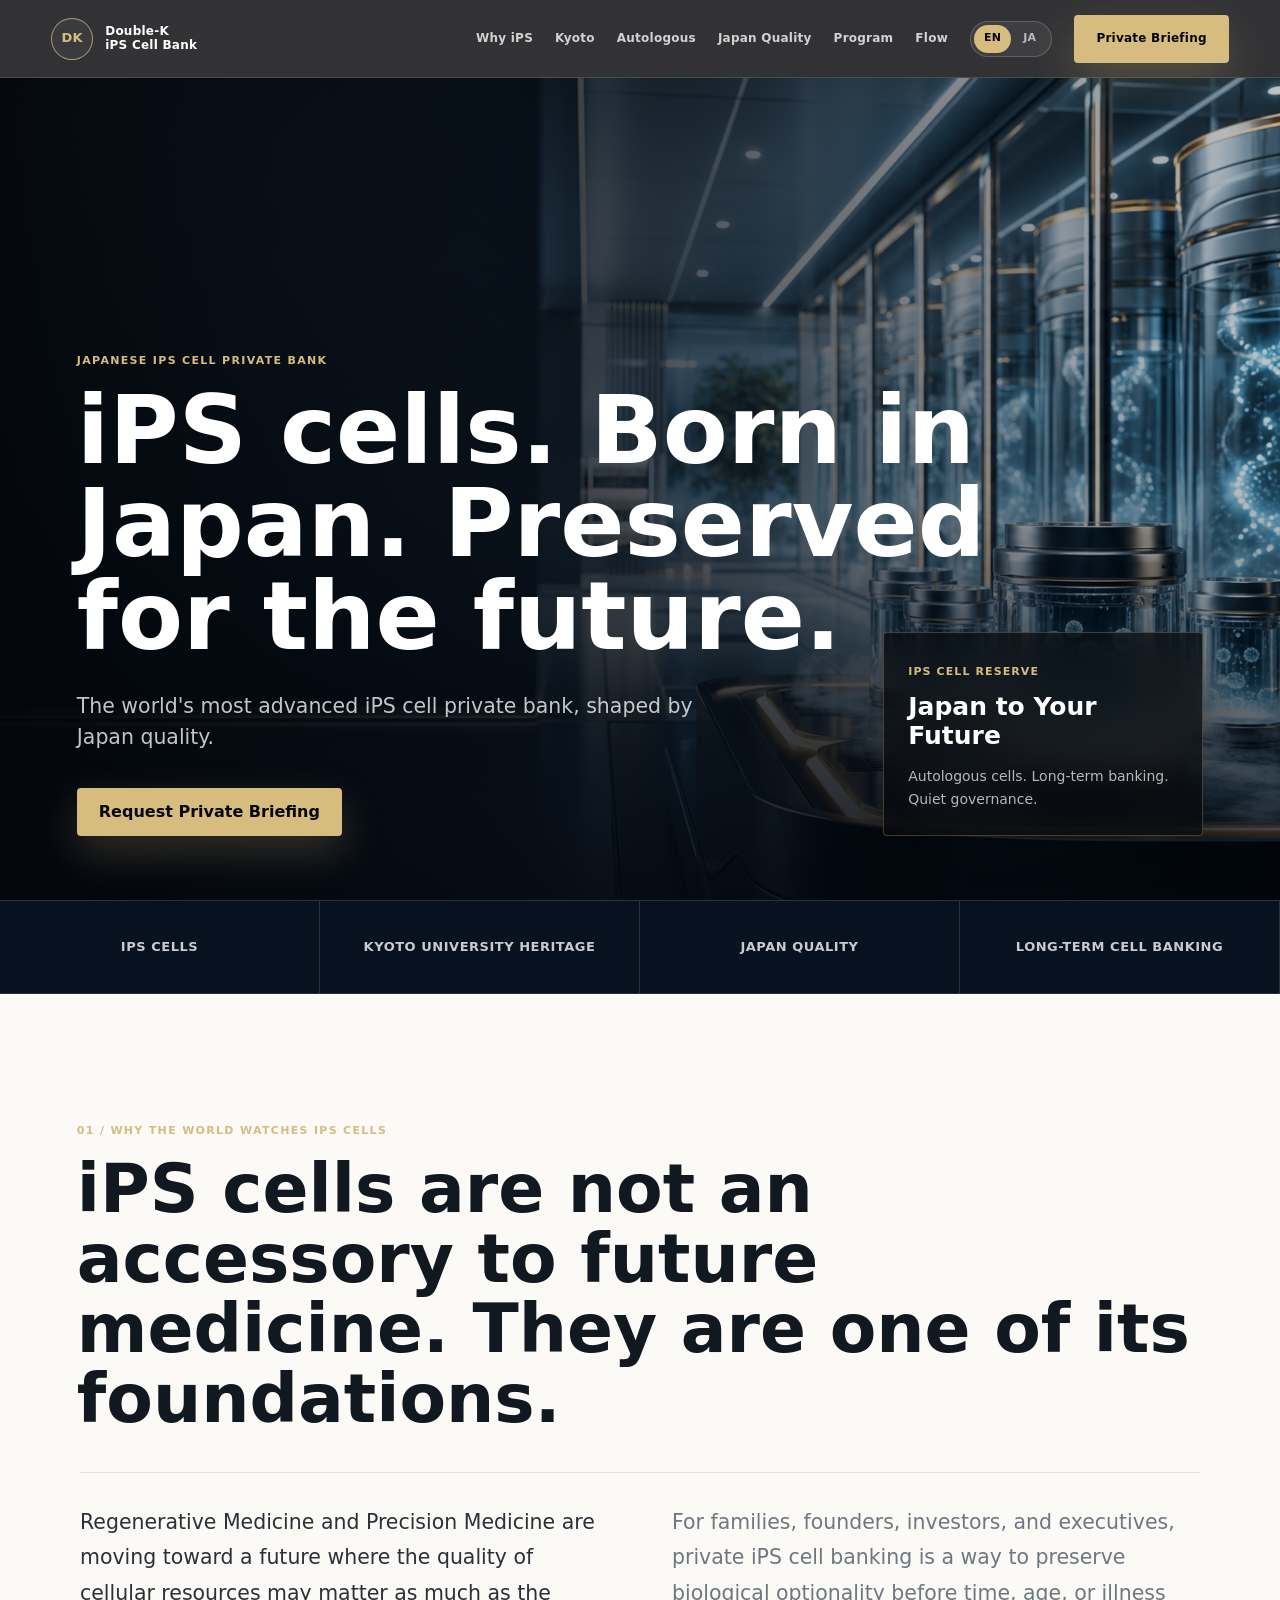
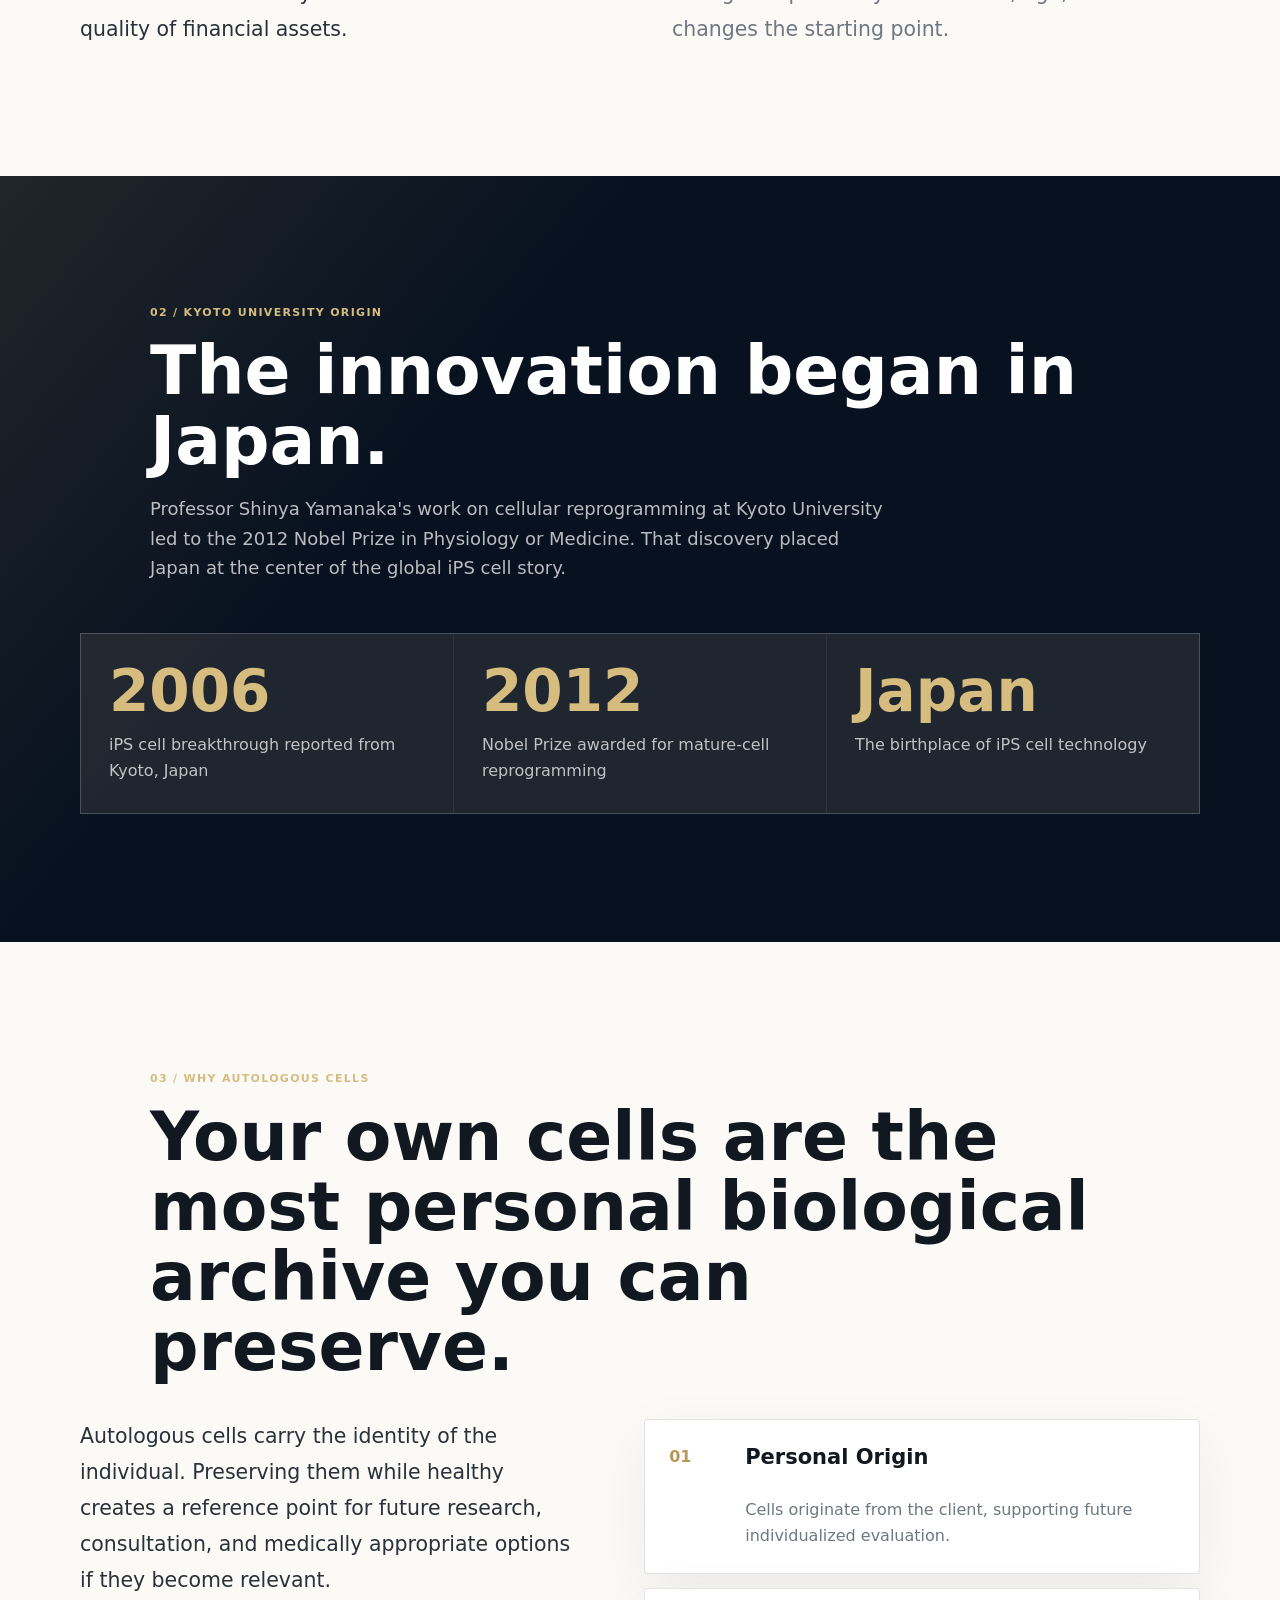
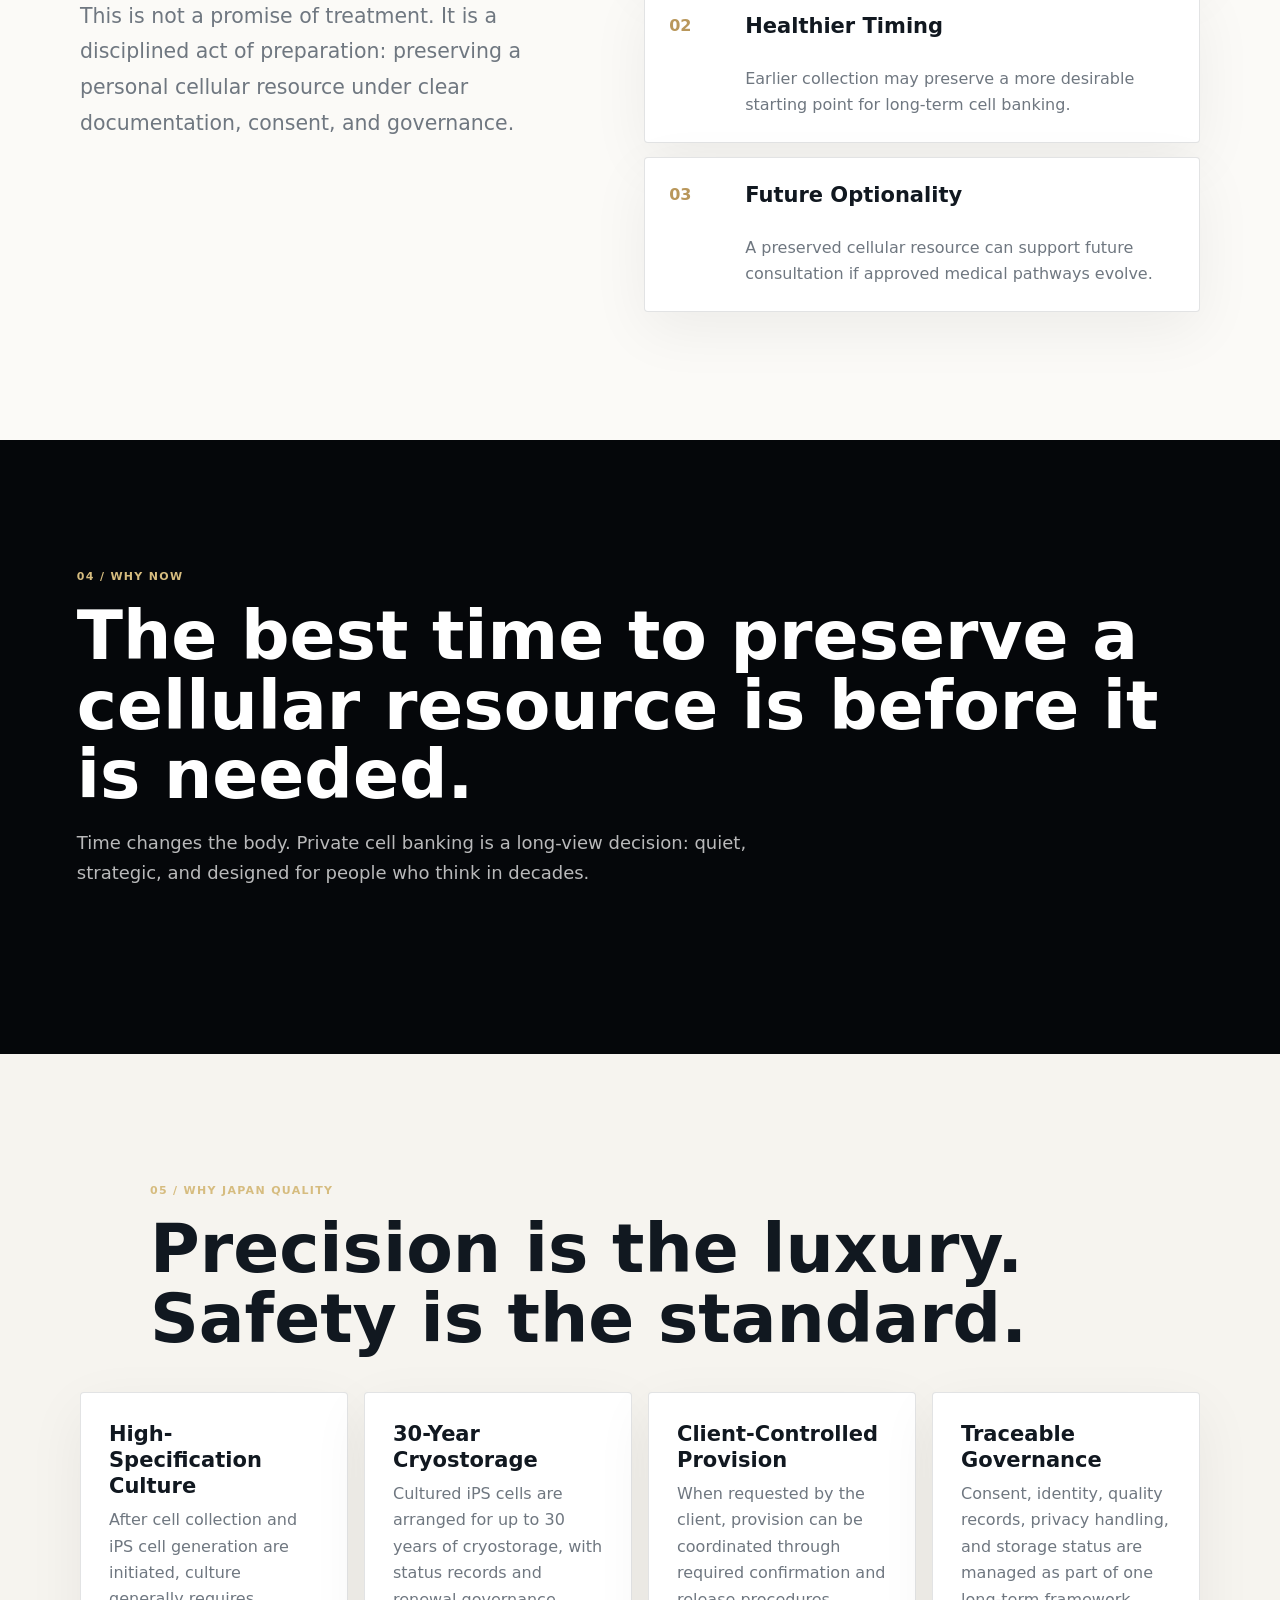
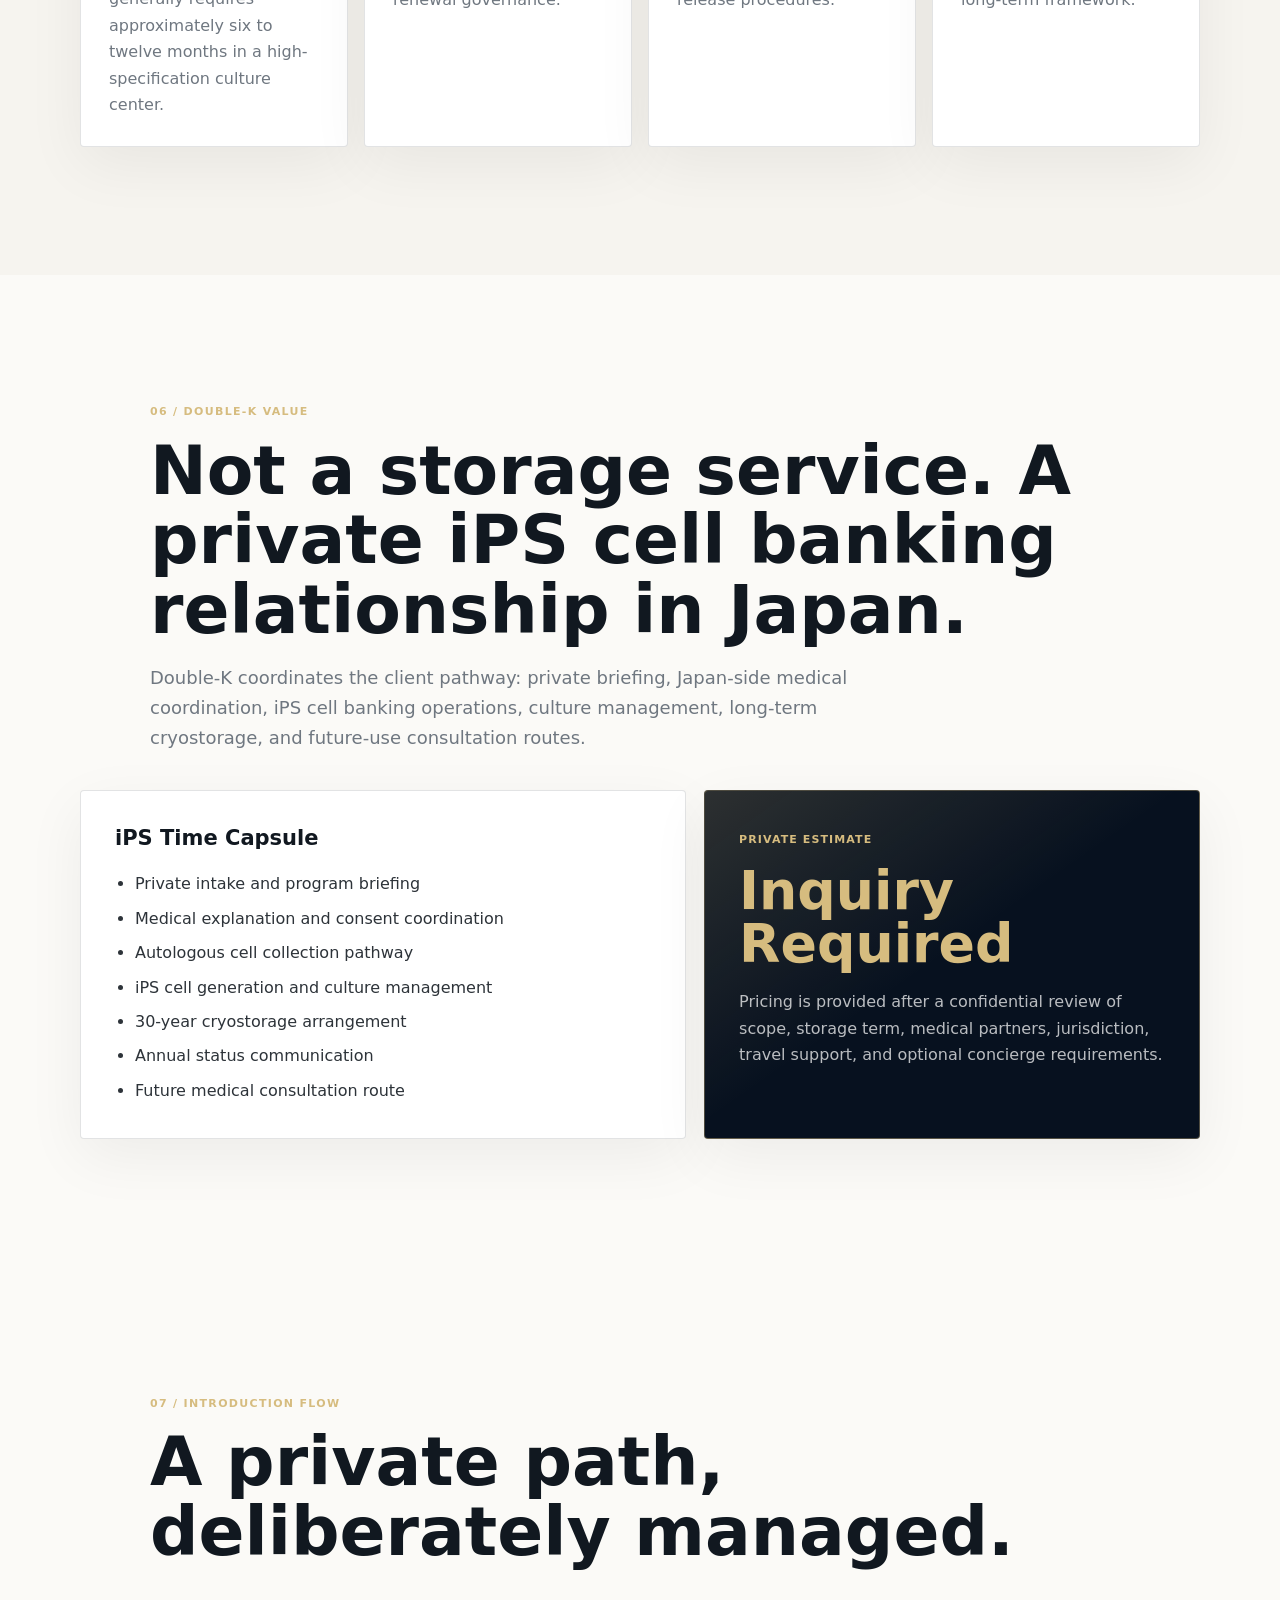
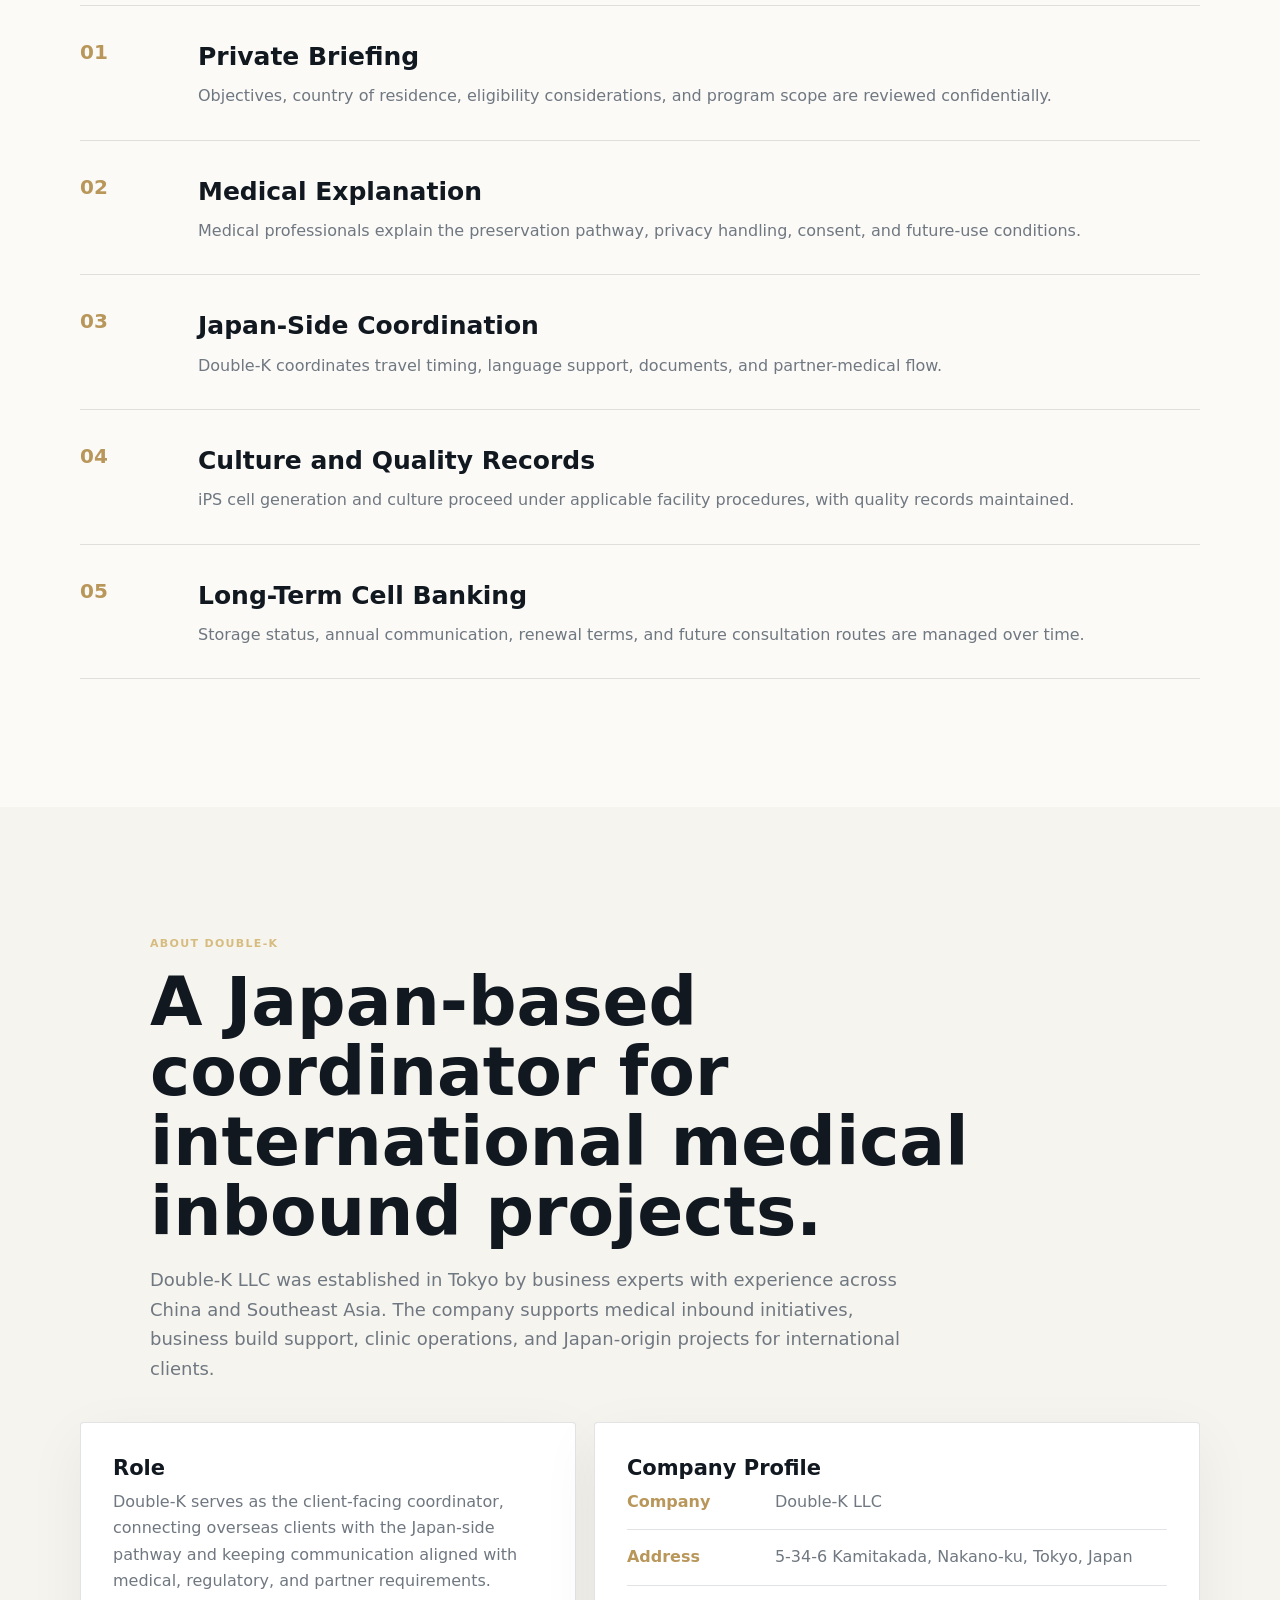
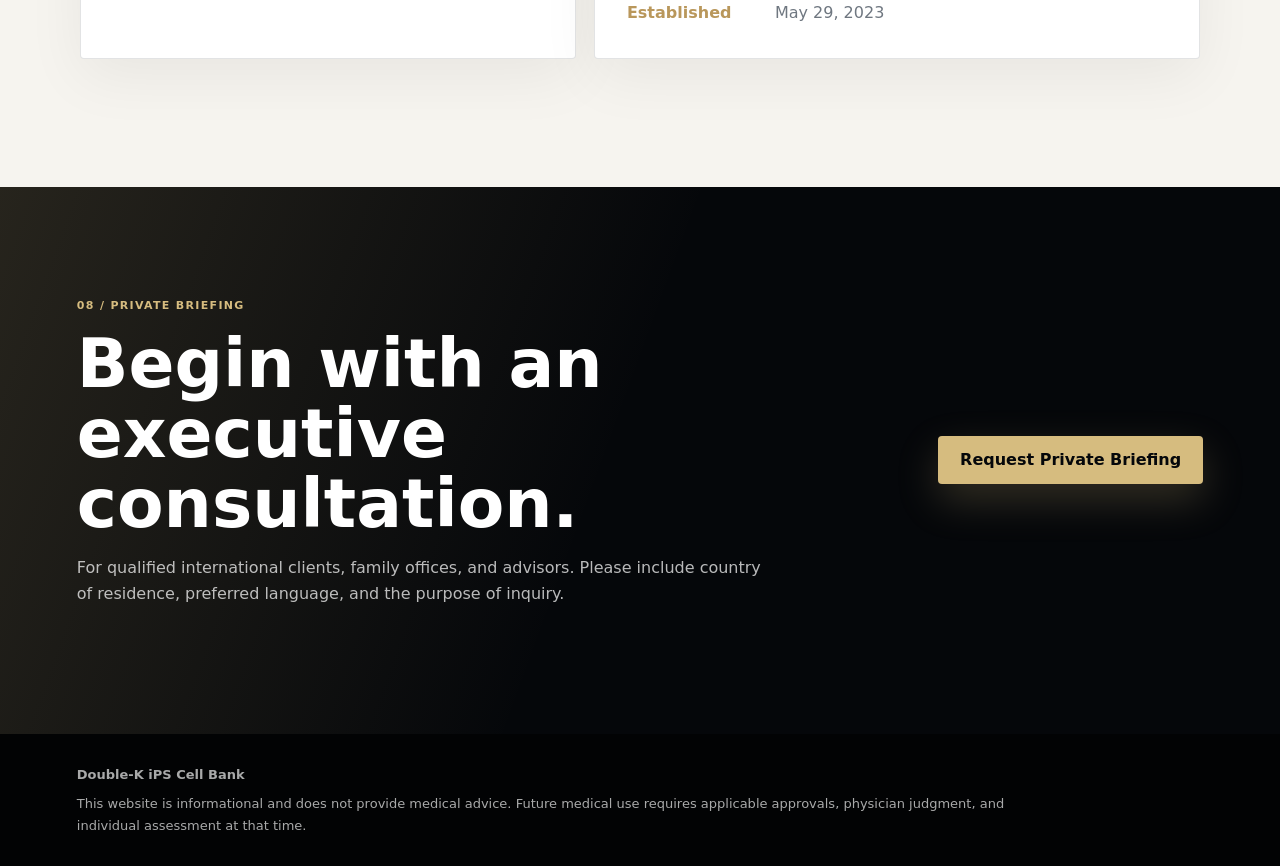
==== commit e53115ab: "Refine hero brand impression" ====
--- a/index.html
+++ b/index.html
@@ -44,17 +44,16 @@
       <div class="hero-shade"></div>
       <div class="hero-copy">
         <p class="eyebrow">Japanese iPS Cell Private Bank</p>
-        <h1>The world's most advanced iPS cell private bank.</h1>
-        <p class="lead">Kyoto University-born iPS cell technology changed the language of Regenerative Medicine. Double-K preserves autologous cells through Japan-quality Long-term Cell Banking, creating a disciplined reserve for future Precision Medicine possibilities.</p>
+        <h1>iPS cells. Born in Japan. Preserved for the future.</h1>
+        <p class="lead">The world's most advanced iPS cell private bank, shaped by Japan quality.</p>
         <div class="hero-actions">
           <a class="button primary" href="#contact">Request Private Briefing</a>
-          <a class="button secondary" href="#program">Explore the Program</a>
         </div>
       </div>
       <aside class="hero-panel" aria-label="Program essence">
-        <span class="panel-kicker">Brand Concept</span>
-        <strong>iPS Cells for Your Future</strong>
-        <p>Autologous cell collection, iPS cell generation, high-specification culture, 30-year cryostorage, and Japan-quality governance.</p>
+        <span class="panel-kicker">iPS Cell Reserve</span>
+        <strong>Japan to Your Future</strong>
+        <p>Autologous cells. Long-term banking. Quiet governance.</p>
       </aside>
     </section>
 
--- a/styles.css
+++ b/styles.css
@@ -188,7 +188,7 @@
 .hero-copy {
   position: relative;
   z-index: 1;
-  max-width: 920px;
+  max-width: 960px;
 }
 
 .eyebrow {
@@ -209,18 +209,18 @@
 }
 
 .lead {
-  max-width: 720px;
+  max-width: 620px;
   margin: 28px 0 0;
   color: rgba(255, 255, 255, .76);
-  font-size: clamp(17px, 1.5vw, 21px);
-  line-height: 1.75;
+  font-size: clamp(18px, 1.6vw, 22px);
+  line-height: 1.55;
 }
 
 .hero-actions {
   display: flex;
   flex-wrap: wrap;
   gap: 14px;
-  margin-top: 38px;
+  margin-top: 34px;
 }
 
 .hero-panel {
@@ -228,7 +228,7 @@
   right: clamp(20px, 6vw, 88px);
   bottom: clamp(28px, 5vw, 68px);
   z-index: 2;
-  width: min(360px, calc(100vw - 40px));
+  width: min(320px, calc(100vw - 40px));
   padding: 24px;
   border: 1px solid rgba(214, 188, 127, .28);
   border-radius: 4px;
@@ -248,7 +248,7 @@
 .hero-panel strong {
   display: block;
   margin-top: 10px;
-  font-size: 28px;
+  font-size: 25px;
   line-height: 1.15;
 }
 
